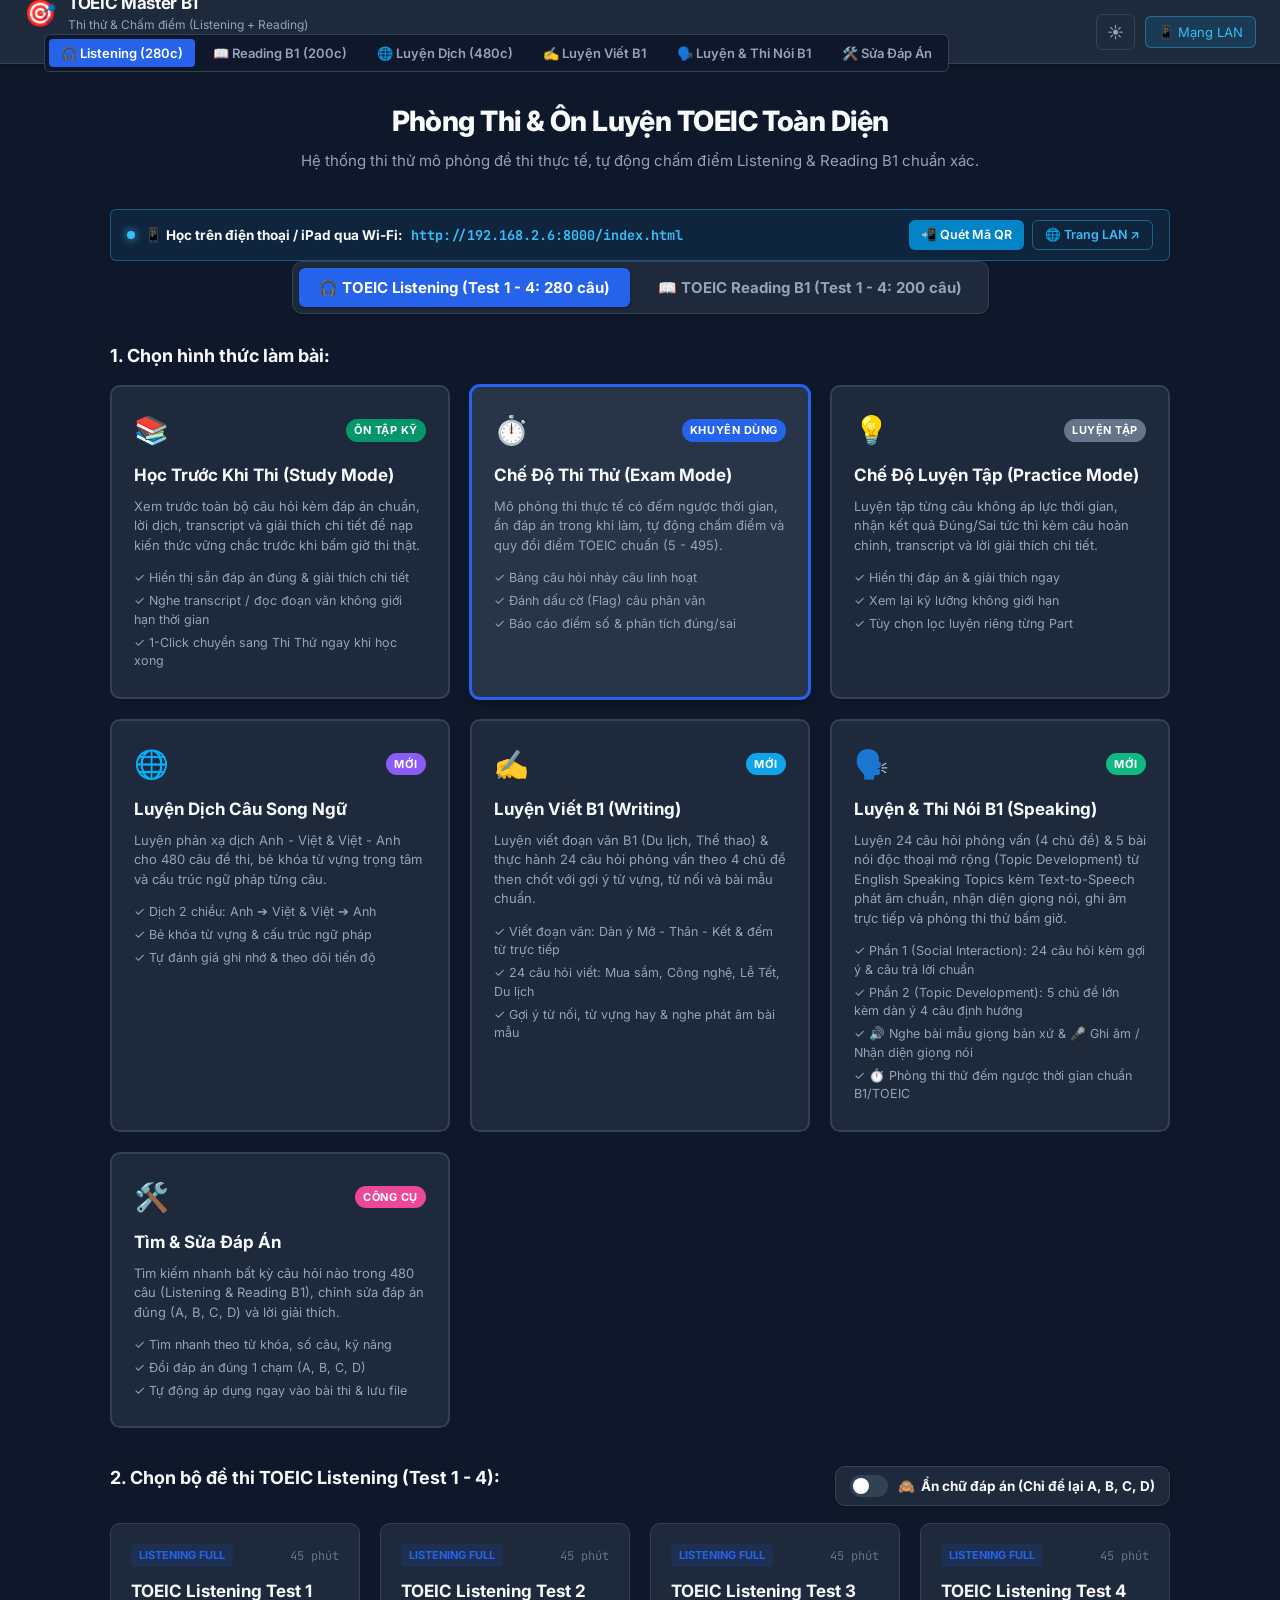
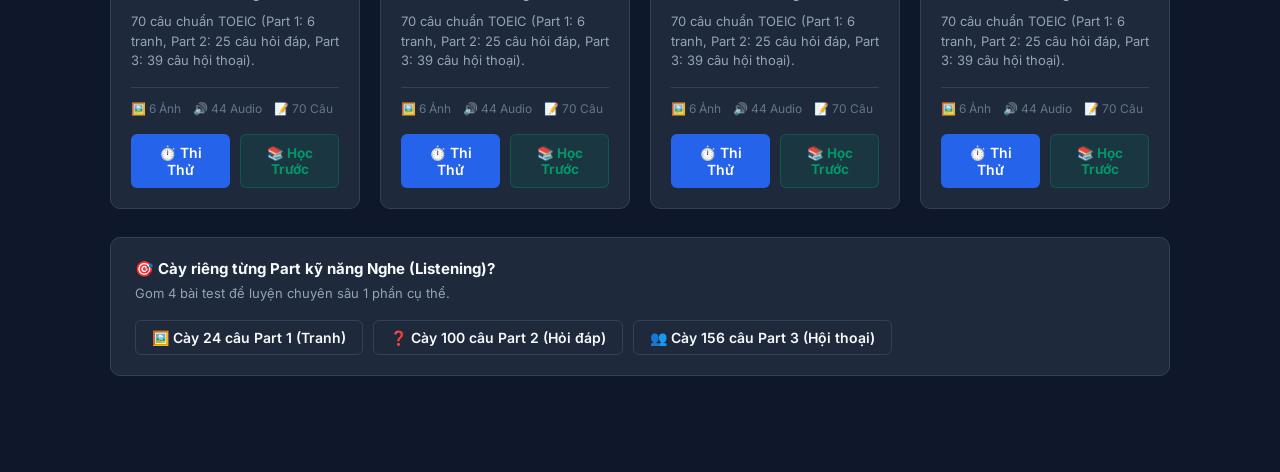
==== index.html @ 2156bfb3 "Initial commit: TOEIC Master B1 full web application" ====
<!DOCTYPE html>
<html lang="vi">
<head>
  <meta charset="UTF-8">
  <meta name="viewport" content="width=device-width, initial-scale=1.0">
  <title>TOEIC Master - Ôn Luyện Listening & Reading B1 Toàn Diện</title>
  <link rel="stylesheet" href="style.css">
  <link rel="preconnect" href="https://fonts.googleapis.com">
  <link rel="preconnect" href="https://fonts.gstatic.com" crossorigin>
  <link href="https://fonts.googleapis.com/css2?family=Inter:wght@400;500;600;700;800&family=JetBrains+Mono:wght@500;700&display=swap" rel="stylesheet">
</head>
<body class="theme-dark">
  <!-- TOP NAVBAR -->
  <header class="top-nav">
    <div class="nav-left">
      <div class="app-logo">
        <span class="logo-icon">🎯</span>
        <div class="logo-text">
          <span class="logo-title">TOEIC Master B1</span>
          <span class="logo-sub">Thi thử & Chấm điểm (Listening + Reading)</span>
        </div>
      </div>
      <div class="nav-tabs-group">
        <button class="nav-tab-btn active" id="tabNavListening">🎧 Listening (280c)</button>
        <button class="nav-tab-btn" id="tabNavReading">📖 Reading B1 (200c)</button>
        <button class="nav-tab-btn" id="tabNavTranslation">🌐 Luyện Dịch (480c)</button>
        <button class="nav-tab-btn" id="tabNavWriting">✍️ Luyện Viết B1</button>
        <button class="nav-tab-btn" id="tabNavSpeaking">🗣️ Luyện & Thi Nói B1</button>
        <button class="nav-tab-btn" id="tabNavEditor">🛠️ Sửa Đáp Án</button>
      </div>
    </div>

    <!-- Active Test Info & Timer in Exam Mode -->
    <div class="nav-center" id="navCenterInfo">
      <div class="exam-status-badge" id="examStatusBadge">
        <span class="test-label" id="currentTestDisplay">Listening Test 1</span>
        <span class="mode-tag" id="currentModeDisplay">Chế độ Thi Thử</span>
      </div>
      <div class="exam-timer-box" id="examTimerBox">
        <span class="timer-icon">⏱️</span>
        <span id="timerCountdown">45:00</span>
      </div>
    </div>

    <div class="nav-right">
      <button class="nav-btn theme-toggle" id="btnThemeToggle" title="Chuyển giao diện Sáng / Tối">
        <span id="themeIcon">☀️</span>
      </button>
      <button class="nav-btn btn-lan-modal" id="btnLanModal" title="Xem mã QR & link truy cập trên điện thoại / máy khác">
        <span>📱 Mạng LAN</span>
      </button>
      <button class="nav-btn btn-exit" id="btnExitTest" title="Chọn đề thi khác">
        <span>Đổi Đề / Kỹ Năng</span>
      </button>
      <button class="btn btn-submit-exam" id="btnTopSubmit">
        <span>Nộp Bài</span> 🚀
      </button>
    </div>
  </header>

  <!-- MAIN APP CONTAINER -->
  <main class="main-container">
    
    <!-- 1. HOME / TEST SELECTOR SCREEN -->
    <section class="screen-view active" id="screenHome">
      <div class="home-hero">
        <h2>Phòng Thi & Ôn Luyện TOEIC Toàn Diện</h2>
        <p>Hệ thống thi thử mô phỏng đề thi thực tế, tự động chấm điểm Listening & Reading B1 chuẩn xác.</p>
      </div>

      <!-- LAN Quick Banner -->
      <div class="lan-quick-banner" id="lanQuickBanner">
        <div class="lan-banner-content">
          <span class="lan-pulse-dot"></span>
          <span>📱 <strong>Học trên điện thoại / iPad qua Wi-Fi:</strong> <span class="lan-url-highlight" id="heroLanUrl">http://192.168.2.6:8000/index.html</span></span>
        </div>
        <div class="lan-banner-actions">
          <button class="btn-xs-lan" id="btnHeroOpenLanModal">📲 Quét Mã QR</button>
          <a href="lan.html" target="_blank" class="btn-xs-lan secondary">🌐 Trang LAN ↗</a>
        </div>
      </div>

      <!-- Skill Selector (Listening vs Reading) -->
      <div class="skill-selector-container">
        <div class="skill-tabs-toggle">
          <button class="skill-tab-btn active" id="skillToggleListening" data-skill="listening">
            🎧 TOEIC Listening (Test 1 - 4: 280 câu)
          </button>
          <button class="skill-tab-btn" id="skillToggleReading" data-skill="reading">
            📖 TOEIC Reading B1 (Test 1 - 4: 200 câu)
          </button>
        </div>
      </div>

      <!-- Mode selection toggle -->
      <div class="mode-selection-container">
        <h3>1. Chọn hình thức làm bài:</h3>
        <div class="mode-cards-grid">
          <div class="mode-card" data-mode="study" id="modeCardStudy">
            <div class="mode-card-header">
              <span class="mode-card-icon">📚</span>
              <div class="mode-card-badge" style="background:#059669;">Ôn tập kỹ</div>
            </div>
            <h4>Học Trước Khi Thi (Study Mode)</h4>
            <p>Xem trước toàn bộ câu hỏi kèm đáp án chuẩn, lời dịch, transcript và giải thích chi tiết để nạp kiến thức vững chắc trước khi bấm giờ thi thật.</p>
            <ul class="mode-features">
              <li>✓ Hiển thị sẵn đáp án đúng & giải thích chi tiết</li>
              <li>✓ Nghe transcript / đọc đoạn văn không giới hạn thời gian</li>
              <li>✓ 1-Click chuyển sang Thi Thử ngay khi học xong</li>
            </ul>
          </div>

          <div class="mode-card active" data-mode="exam" id="modeCardExam">
            <div class="mode-card-header">
              <span class="mode-card-icon">⏱️</span>
              <div class="mode-card-badge">Khuyên dùng</div>
            </div>
            <h4>Chế Độ Thi Thử (Exam Mode)</h4>
            <p>Mô phỏng thi thực tế có đếm ngược thời gian, ẩn đáp án trong khi làm, tự động chấm điểm và quy đổi điểm TOEIC chuẩn (5 - 495).</p>
            <ul class="mode-features">
              <li>✓ Bảng câu hỏi nhảy câu linh hoạt</li>
              <li>✓ Đánh dấu cờ (Flag) câu phân vân</li>
              <li>✓ Báo cáo điểm số & phân tích đúng/sai</li>
            </ul>
          </div>

          <div class="mode-card" data-mode="practice" id="modeCardPractice">
            <div class="mode-card-header">
              <span class="mode-card-icon">💡</span>
              <div class="mode-card-badge secondary">Luyện tập</div>
            </div>
            <h4>Chế Độ Luyện Tập (Practice Mode)</h4>
            <p>Luyện tập từng câu không áp lực thời gian, nhận kết quả Đúng/Sai tức thì kèm câu hoàn chỉnh, transcript và lời giải thích chi tiết.</p>
            <ul class="mode-features">
              <li>✓ Hiển thị đáp án & giải thích ngay</li>
              <li>✓ Xem lại kỹ lưỡng không giới hạn</li>
              <li>✓ Tùy chọn lọc luyện riêng từng Part</li>
            </ul>
          </div>

          <div class="mode-card" data-mode="translation" id="modeCardTranslation">
            <div class="mode-card-header">
              <span class="mode-card-icon">🌐</span>
              <div class="mode-card-badge" style="background:#8b5cf6;">Mới</div>
            </div>
            <h4>Luyện Dịch Câu Song Ngữ</h4>
            <p>Luyện phản xạ dịch Anh - Việt & Việt - Anh cho 480 câu đề thi, bẻ khóa từ vựng trọng tâm và cấu trúc ngữ pháp từng câu.</p>
            <ul class="mode-features">
              <li>✓ Dịch 2 chiều: Anh ➔ Việt & Việt ➔ Anh</li>
              <li>✓ Bẻ khóa từ vựng & cấu trúc ngữ pháp</li>
              <li>✓ Tự đánh giá ghi nhớ & theo dõi tiến độ</li>
            </ul>
          </div>

          <div class="mode-card" data-mode="writing" id="modeCardWriting">
            <div class="mode-card-header">
              <span class="mode-card-icon">✍️</span>
              <div class="mode-card-badge" style="background:#0ea5e9;">Mới</div>
            </div>
            <h4>Luyện Viết B1 (Writing)</h4>
            <p>Luyện viết đoạn văn B1 (Du lịch, Thể thao) & thực hành 24 câu hỏi phỏng vấn theo 4 chủ đề then chốt với gợi ý từ vựng, từ nối và bài mẫu chuẩn.</p>
            <ul class="mode-features">
              <li>✓ Viết đoạn văn: Dàn ý Mở - Thân - Kết & đếm từ trực tiếp</li>
              <li>✓ 24 câu hỏi viết: Mua sắm, Công nghệ, Lễ Tết, Du lịch</li>
              <li>✓ Gợi ý từ nối, từ vựng hay & nghe phát âm bài mẫu</li>
            </ul>
          </div>

                    <div class="mode-card" data-mode="speaking" id="modeCardSpeaking">
            <div class="mode-card-header">
              <span class="mode-card-icon">🗣️</span>
              <div class="mode-card-badge" style="background:#10b981;">Mới</div>
            </div>
            <h4>Luyện & Thi Nói B1 (Speaking)</h4>
            <p>Luyện 24 câu hỏi phỏng vấn (4 chủ đề) & 5 bài nói độc thoại mở rộng (Topic Development) từ English Speaking Topics kèm Text-to-Speech phát âm chuẩn, nhận diện giọng nói, ghi âm trực tiếp và phòng thi thử bấm giờ.</p>
            <ul class="mode-features">
              <li>✓ Phần 1 (Social Interaction): 24 câu hỏi kèm gợi ý & câu trả lời chuẩn</li>
              <li>✓ Phần 2 (Topic Development): 5 chủ đề lớn kèm dàn ý 4 câu định hướng</li>
              <li>✓ 🔊 Nghe bài mẫu giọng bản xứ & 🎤 Ghi âm / Nhận diện giọng nói</li>
              <li>✓ ⏱️ Phòng thi thử đếm ngược thời gian chuẩn B1/TOEIC</li>
            </ul>
          </div>

          <div class="mode-card" data-mode="editor" id="modeCardEditor">
            <div class="mode-card-header">
              <span class="mode-card-icon">🛠️</span>
              <div class="mode-card-badge" style="background:#ec4899;">Công cụ</div>
            </div>
            <h4>Tìm & Sửa Đáp Án</h4>
            <p>Tìm kiếm nhanh bất kỳ câu hỏi nào trong 480 câu (Listening & Reading B1), chỉnh sửa đáp án đúng (A, B, C, D) và lời giải thích.</p>
            <ul class="mode-features">
              <li>✓ Tìm nhanh theo từ khóa, số câu, kỹ năng</li>
              <li>✓ Đổi đáp án đúng 1 chạm (A, B, C, D)</li>
              <li>✓ Tự động áp dụng ngay vào bài thi & lưu file</li>
            </ul>
          </div>
        </div>
      </div>

      <!-- Test selection -->
      <div class="test-selection-container">
        <div class="test-section-header-row">
          <h3 id="testSectionTitle">2. Chọn bộ đề thi (Listening):</h3>
          
          <!-- Shuffle options toggle for Reading mode -->
          <div class="reading-shuffle-toggle-wrap" id="readingShuffleToggleWrap" style="display: none;">
            <label class="switch-control" title="Đảo ngẫu nhiên vị trí các đáp án (A, B, C, D) mỗi khi làm bài để rèn luyện tư duy thực tế, tránh nhớ máy móc vị trí">
              <input type="checkbox" id="chkReadingShuffle" checked>
              <span class="switch-slider"></span>
              <span class="switch-label">🔀 <strong>Đảo đáp án khi kiểm tra</strong></span>
            </label>
          </div>

          <!-- Hide options text toggle for Listening mode -->
          <div class="listening-hide-toggle-wrap" id="listeningHideToggleWrap" style="display: none;">
            <label class="switch-control" title="Ẩn nội dung chữ của đáp án (chỉ để lại A, B, C, D chuẩn đề thi ETS thực tế để luyện nghe)">
              <input type="checkbox" id="chkListeningHide">
              <span class="switch-slider"></span>
              <span class="switch-label">🙈 <strong>Ẩn chữ đáp án (Chỉ để lại A, B, C, D)</strong></span>
            </label>
          </div>
        </div>
        
        <!-- Tests Grid (Dynamically updated for Listening vs Reading) -->
        <div class="tests-grid" id="testsGridContainer">
          <!-- Populated by JS -->
        </div>

        <!-- Filter by Part option -->
        <div class="part-practice-banner">
          <div class="banner-content">
            <h4 id="partPracticeTitle">🎯 Bạn chỉ muốn cày riêng từng kỹ năng (Part)?</h4>
            <p id="partPracticeSub">Hệ thống hỗ trợ gom 4 Test để luyện chuyên sâu 1 phần cụ thể.</p>
          </div>
          <div class="part-buttons-group" id="partButtonsGroup">
            <!-- Populated by JS -->
          </div>
        </div>
      </div>
    </section>

    <!-- 2. EXAM / PRACTICE WORKSPACE SCREEN -->
    <section class="screen-view" id="screenExam">
      <div class="exam-workspace-layout">
        
        <!-- LEFT: QUESTION CONTENT -->
        <div class="question-workspace-panel">
          
          <!-- Study Mode Notice Banner -->
          <div class="study-mode-banner" id="studyModeBanner" style="display:none;">
            <div class="study-banner-left">
              <span class="study-banner-icon">📚</span>
              <div class="study-banner-info">
                <strong>Chế Độ Học Trước Khi Thi:</strong> Đáp án đúng & lời giải thích chi tiết đã được hiển thị để bạn ôn tập trước khi thi.
              </div>
            </div>
            <button class="btn btn-sm btn-study-to-exam" id="btnStudyToExam" title="Bắt đầu thi thử tính giờ ngay sau khi đã học xong">
              🚀 Đã học xong - Thi Thử ngay!
            </button>
          </div>

          <!-- Audio Bar (Only in Listening Mode) -->
          <div class="question-audio-bar" id="questionAudioBar">
            <div class="audio-info">
              <span class="audio-wave-anim"><span></span><span></span><span></span><span></span></span>
              <span id="currentAudioLabel">Audio Câu 1</span>
            </div>

            <div class="audio-main-player">
              <audio id="questionAudioPlayer" preload="auto"></audio>
              
              <div class="custom-audio-controls">
                <button class="player-btn" id="btnAudioRewind" title="Lùi lại 5 giây (-5s)">⏪ 5s</button>
                <button class="player-btn btn-play-pause" id="btnAudioPlayPause" title="Phát / Dừng (Phím Space)">
                  <span id="playPauseIcon">▶️</span>
                </button>
                <button class="player-btn" id="btnAudioForward" title="Tiến tới 5 giây (+5s)">5s ⏩</button>

                <div class="audio-progress-wrap">
                  <div class="audio-time" id="audioCurrentTime">00:00</div>
                  <input type="range" class="audio-seek-slider" id="audioSeekBar" value="0" min="0" max="100" step="0.1">
                  <div class="audio-time" id="audioTotalDuration">00:00</div>
                </div>

                <div class="audio-speed-selector">
                  <label>Tốc độ:</label>
                  <select id="audioSpeedSelect">
                    <option value="0.8">0.8x</option>
                    <option value="1.0" selected>1.0x</option>
                    <option value="1.2">1.2x</option>
                    <option value="1.5">1.5x</option>
                  </select>
                </div>
              </div>
            </div>
          </div>

          <!-- Question Details Box -->
          <div class="question-detail-card" id="questionCard">
            <!-- Header bar of current question -->
            <div class="q-header">
              <div class="q-title-group">
                <span class="q-number-pill" id="qNumberPill">Câu 1 / 70</span>
                <span class="q-part-pill" id="qPartPill">Part 1</span>
                <span class="q-skill-pill" id="qSkillPill">Listening</span>
                <span class="q-shuffle-pill" id="qShufflePill" style="display:none;" title="Các đáp án câu này đã được đảo ngẫu nhiên">🔀 Đã đảo đáp án</span>
              </div>
              <div class="q-tools">
                <button class="q-tool-btn" id="btnToggleShuffleInExam" style="display:none;" title="Bật/Tắt đảo thứ tự đáp án (A, B, C, D) cho bài kiểm tra này">
                  <span>🔀</span>
                  <span id="shuffleBtnText">Đảo đáp án</span>
                </button>
                <button class="q-tool-btn" id="btnToggleListeningHideInExam" style="display:none;" title="Bật/Tắt ẩn chữ đáp án (chỉ để lại A, B, C, D chuẩn đề thi ETS)">
                  <span id="listeningHideIcon">🙈</span>
                  <span id="listeningHideLabel">Ẩn chữ (Chỉ A B C D)</span>
                </button>
                <button class="q-tool-btn" id="btnFlagQuestion" title="Đánh dấu câu hỏi này để xem lại sau (Phím F)">
                  <span class="flag-icon">🚩</span>
                  <span id="flagBtnText">Đánh dấu</span>
                </button>
              </div>
            </div>

            <!-- Reading Passage Box (For Reading Part 2 & Part 3) -->
            <div class="q-passage-container" id="qPassageContainer" style="display:none;">
              <div class="passage-label">📖 Đoạn Văn Đọc Hiểu / Hội Thoại:</div>
              <div class="passage-content" id="qPassageContent"></div>
            </div>

            <!-- Part 1 Image Display (Listening) -->
            <div class="q-image-container" id="qImageContainer" style="display:none;">
              <img id="qImage" src="" alt="Hình ảnh bài thi Part 1">
            </div>

            <!-- Question Prompt Text -->
            <div class="q-prompt" id="qPrompt">
              Đang tải câu hỏi...
            </div>

            <!-- Inline Listening Hide Bar -->
            <div class="listening-hide-banner" id="listeningHideBanner" style="display:none;">
              <div class="hide-banner-info">
                <span>🎧 <strong>Chuẩn đề thi:</strong> Chữ đáp án đang ẩn (chỉ để lại A, B, C, D). Lắng nghe audio để chọn.</span>
              </div>
              <button type="button" class="btn btn-xs btn-outline" id="btnPeekListening">👁️ Hiện chữ câu này</button>
            </div>

            <!-- Multiple Choice Options -->
            <div class="q-options-container" id="qOptionsContainer">
              <!-- Dynamically populated options -->
            </div>

            <!-- Practice Mode Immediate Explanation Box -->
            <div class="q-explanation-box" id="qExplanationBox" style="display:none;">
              <div class="explanation-header">
                <span class="exp-icon">💡</span>
                <strong>Lời giải chi tiết & Transcript</strong>
              </div>
              <div class="explanation-body" id="qExplanationContent">
                <!-- Transcript and explanation -->
              </div>
            </div>
          </div>

          <!-- Question Navigation Buttons at Bottom -->
          <div class="q-bottom-nav">
            <button class="btn btn-nav" id="btnPrevQuestion">
              ⬅️ Câu trước <span class="shortcut-hint">(←)</span>
            </button>
            <div class="bottom-center-info">
              <span id="answeredCounterText">Đã làm: 0/70</span>
            </div>
            <button class="btn btn-nav" id="btnNextQuestion">
              Câu tiếp theo ➡️ <span class="shortcut-hint">(→)</span>
            </button>
          </div>

        </div>

        <!-- RIGHT: QUESTION PALETTE & SIDEBAR -->
        <aside class="palette-sidebar">
          <div class="sidebar-header">
            <h3>Danh Sách Câu Hỏi</h3>
            <div class="palette-legend">
              <span class="legend-item"><span class="dot answered"></span> Đã làm</span>
              <span class="legend-item"><span class="dot current"></span> Đang xem</span>
              <span class="legend-item"><span class="dot flagged"></span> Có cờ 🚩</span>
              <span class="legend-item"><span class="dot unanswered"></span> Chưa làm</span>
            </div>
          </div>

          <!-- Question Grid -->
          <div class="palette-grid-wrap">
            <div class="palette-part-group" id="groupPart1">
              <div class="palette-group-title" id="titleGroupPart1">Part 1</div>
              <div class="palette-buttons-grid" id="gridPart1"></div>
            </div>
            <div class="palette-part-group" id="groupPart2">
              <div class="palette-group-title" id="titleGroupPart2">Part 2</div>
              <div class="palette-buttons-grid" id="gridPart2"></div>
            </div>
            <div class="palette-part-group" id="groupPart3">
              <div class="palette-group-title" id="titleGroupPart3">Part 3</div>
              <div class="palette-buttons-grid" id="gridPart3"></div>
            </div>
          </div>

          <!-- Sidebar Bottom Actions -->
          <div class="sidebar-footer">
            <button class="btn btn-primary btn-block btn-submit-full" id="btnSubmitExam">
              🚀 Nộp Bài Thi & Chấm Điểm
            </button>
          </div>
        </aside>

      </div>
    </section>

    <!-- 3. SCORE REPORT & DETAILED REVIEW SCREEN -->
    <section class="screen-view" id="screenScore">
      <div class="score-report-card">
        
        <!-- Score Header Summary -->
        <div class="score-hero">
          <div class="score-badge-circle">
            <span class="score-big" id="scoreEstimated">420</span>
            <span class="score-scale">/ 495 Điểm</span>
          </div>
          <div class="score-hero-details">
            <h2 id="scoreTitle">Xuất Sắc! Bạn Đã Hoàn Thành Bài Thi</h2>
            <p class="score-subtitle" id="scoreSubText">Kết quả phân tích chi tiết bài thi TOEIC</p>
            <div class="score-meta-stats">
              <div class="meta-stat-item">
                <span class="stat-num" id="correctCountDisplay">58 / 70</span>
                <span class="stat-name">Số câu đúng</span>
              </div>
              <div class="meta-stat-item">
                <span class="stat-num" id="accuracyPercentage">82.9%</span>
                <span class="stat-name">Độ chính xác</span>
              </div>
              <div class="meta-stat-item">
                <span class="stat-num" id="timeSpentDisplay">38:15</span>
                <span class="stat-name">Thời gian làm bài</span>
              </div>
            </div>
          </div>
        </div>

        <!-- Breakdown by Part -->
        <div class="parts-breakdown-section">
          <h3>Phân Tích Chi Tiết Theo Từng Phần:</h3>
          <div class="breakdown-grid">
            <div class="breakdown-card" id="cardBreakdownP1">
              <div class="b-header">
                <span class="b-part" id="bPart1Label">Part 1</span>
                <span class="b-name" id="bPart1Sub">Mô tả tranh</span>
              </div>
              <div class="b-score" id="p1ScoreText">5/6 câu</div>
              <div class="b-bar"><div class="b-bar-fill" id="p1BarFill" style="width: 83%;"></div></div>
            </div>

            <div class="breakdown-card" id="cardBreakdownP2">
              <div class="b-header">
                <span class="b-part" id="bPart2Label">Part 2</span>
                <span class="b-name" id="bPart2Sub">Hỏi & Đáp</span>
              </div>
              <div class="b-score" id="p2ScoreText">21/25 câu</div>
              <div class="b-bar"><div class="b-bar-fill" id="p2BarFill" style="width: 84%;"></div></div>
            </div>

            <div class="breakdown-card" id="cardBreakdownP3">
              <div class="b-header">
                <span class="b-part" id="bPart3Label">Part 3</span>
                <span class="b-name" id="bPart3Sub">Đoạn hội thoại</span>
              </div>
              <div class="b-score" id="p3ScoreText">32/39 câu</div>
              <div class="b-bar"><div class="b-bar-fill" id="p3BarFill" style="width: 82%;"></div></div>
            </div>
          </div>
        </div>

        <!-- Review Controls & Filter -->
        <div class="review-toolbar">
          <h3>Xem Lại Bài Thi & Giải Thích Từng Câu:</h3>
          <div class="review-filter-buttons">
            <button class="filter-btn active" data-filter="all">Tất cả (<span id="cntFilterAll">70</span>)</button>
            <button class="filter-btn text-incorrect" data-filter="wrong">❌ Câu làm sai (<span id="cntFilterWrong">12</span>)</button>
            <button class="filter-btn text-correct" data-filter="right">✅ Câu làm đúng (<span id="cntFilterRight">58</span>)</button>
            <button class="filter-btn text-unanswered" data-filter="unanswered">⚪ Chưa làm (<span id="cntFilterUnanswered">0</span>)</button>
          </div>
        </div>

        <!-- Detailed Review List -->
        <div class="review-questions-list" id="reviewQuestionsList">
          <!-- Dynamically populated review cards -->
        </div>

        <!-- Action Buttons -->
        <div class="score-actions-row">
          <button class="btn btn-outline" id="btnRetakeTest">🔄 Làm Lại Đề Này</button>
          <button class="btn btn-primary" id="btnChooseAnotherTest">📚 Chọn Đề Thi Khác</button>
        </div>

      </div>
    </section>

    <!-- 4. SENTENCE TRANSLATION PRACTICE SCREEN -->
    <section class="screen-view" id="screenTranslation">
      <div class="translation-workspace-layout">
        
        <!-- LEFT: TRANSLATION MAIN PANEL -->
        <div class="translation-main-panel">
          
          <!-- Toolbar at top of translation panel -->
          <div class="trans-top-toolbar">
            <div class="trans-direction-toggle">
              <span class="trans-dir-label">Chế độ:</span>
              <button class="trans-dir-btn active" id="btnDirEnVi" data-dir="en-vi">
                🇬🇧 Anh ➔ 🇻🇳 Việt
              </button>
              <button class="trans-dir-btn" id="btnDirViEn" data-dir="vi-en">
                🇻🇳 Việt ➔ 🇬🇧 Anh (Phản xạ)
              </button>
            </div>

            <div class="trans-filter-selectors">
              <select id="transSelectSkill">
                <option value="all">Tất cả Kỹ Năng (480 câu)</option>
                <option value="listening">🎧 Listening (280 câu)</option>
                <option value="reading">📖 Reading B1 (200 câu)</option>
              </select>

              <select id="transSelectTest">
                <option value="all">Tất cả Test (1 - 4)</option>
                <option value="1">Test 1</option>
                <option value="2">Test 2</option>
                <option value="3">Test 3</option>
                <option value="4">Test 4</option>
              </select>

              <select id="transSelectPart">
                <option value="all">Tất cả Part</option>
                <option value="1">Part 1</option>
                <option value="2">Part 2</option>
                <option value="3">Part 3</option>
              </select>
            </div>
          </div>

          <!-- Translation Card -->
          <div class="translation-card" id="translationCard">
            
            <div class="trans-card-header">
              <div class="trans-info-group">
                <span class="q-number-pill" id="transNumberPill">Câu 1 / 70</span>
                <span class="q-part-pill" id="transPartPill">Part 1</span>
                <span class="trans-context-pill" id="transContextPill">Test 1</span>
              </div>
              
              <!-- Audio player in translation card (if available) -->
              <div class="trans-audio-controls">
                <button class="player-btn" id="btnTransAudioPlay">▶️ Nghe Audio</button>
                <select id="transAudioSpeed">
                  <option value="0.8">0.8x</option>
                  <option value="1.0" selected>1.0x</option>
                  <option value="1.2">1.2x</option>
                </select>
              </div>
            </div>

            <!-- Image if Part 1 -->
            <div class="trans-image-container" id="transImageContainer" style="display:none;">
              <img id="transImage" src="" alt="Hình ảnh minh họa">
            </div>

            <!-- Source Sentence Box -->
            <div class="trans-source-box">
              <div class="trans-label" id="transSourceLabel">CÂU TIẾNG ANH CẦN DỊCH:</div>
              <div class="trans-source-text" id="transSourceText">
                Loading...
              </div>
            </div>

            <!-- User translation textarea -->
            <div class="trans-user-input-box">
              <label for="transUserInput">Nhập bản dịch của bạn (hoặc nhẩm dịch rồi bấm Xem bản dịch):</label>
              <textarea id="transUserInput" rows="2" placeholder="Gõ bản dịch vào đây để luyện tay hoặc dịch nhẩm..."></textarea>
            </div>

            <!-- Hint Keywords (Toggleable) -->
            <div class="trans-hint-box" id="transHintBox" style="display:none;">
              <div class="hint-title">💡 Gợi ý từ vựng trong câu:</div>
              <div class="hint-keywords-list" id="transHintKeywords"></div>
            </div>

            <!-- Action buttons -->
            <div class="trans-card-actions">
              <button class="btn btn-outline" id="btnToggleHint">💡 Hiện Gợi Ý Từ Vựng</button>
              <button class="btn btn-primary" id="btnRevealTranslation">👁️ Xem Bản Dịch Chuẩn <span class="shortcut-hint">(Enter)</span></button>
            </div>

            <!-- Revealed Official Translation & Breakdown -->
            <div class="trans-reveal-box" id="transRevealBox" style="display:none;">
              
              <div class="trans-target-result">
                <div class="target-label" id="transTargetLabel">BẢN DỊCH CHUẨN:</div>
                <div class="target-text" id="transTargetText">...</div>
              </div>

              <!-- Key Vocabulary Section -->
              <div class="trans-vocab-section" id="transVocabSection">
                <div class="section-title">📚 Từ Vựng & Cụm Từ Trọng Điểm:</div>
                <div class="vocab-chips-grid" id="transVocabChips"></div>
              </div>

              <!-- Grammar & Technique Section -->
              <div class="trans-grammar-section" id="transGrammarSection">
                <div class="section-title">📐 Cấu Trúc & Điểm Ngữ Pháp:</div>
                <div class="grammar-content" id="transGrammarContent"></div>
              </div>

              <!-- Self Rating Buttons -->
              <div class="trans-self-rating-section">
                <div class="rating-label">Bạn đã nhớ câu này chưa? (Lưu vào sổ tay tiến độ):</div>
                <div class="rating-buttons">
                  <button class="rating-btn btn-rate-hard" data-rating="hard">🔴 Chưa thuộc (Cần ôn)</button>
                  <button class="rating-btn btn-rate-good" data-rating="good">🟡 Gần đúng</button>
                  <button class="rating-btn btn-rate-easy" data-rating="easy">🟢 Đã thuộc chuẩn xác</button>
                </div>
              </div>

            </div>

          </div>

          <!-- Bottom Navigation in Translation Mode -->
          <div class="q-bottom-nav">
            <button class="btn btn-nav" id="btnTransPrev">
              ⬅️ Câu trước <span class="shortcut-hint">(←)</span>
            </button>
            <div class="bottom-center-info">
              <span id="transProgressText">Tiến độ: 0 / 70 câu</span>
            </div>
            <button class="btn btn-nav" id="btnTransNext">
              Câu tiếp theo ➡️ <span class="shortcut-hint">(→)</span>
            </button>
          </div>

        </div>

        <!-- RIGHT: TRANSLATION PALETTE -->
        <aside class="palette-sidebar">
          <div class="sidebar-header">
            <h3>Danh Sách Câu Dịch</h3>
            <div class="palette-legend">
              <span class="legend-item"><span class="dot" style="background:#10b981;"></span> Đã thuộc</span>
              <span class="legend-item"><span class="dot" style="background:#f59e0b;"></span> Gần đúng</span>
              <span class="legend-item"><span class="dot" style="background:#ef4444;"></span> Cần ôn</span>
              <span class="legend-item"><span class="dot unanswered"></span> Chưa học</span>
            </div>
          </div>

          <div class="palette-grid-wrap">
            <div class="palette-buttons-grid" id="transPaletteGrid"></div>
          </div>

          <div class="sidebar-footer">
            <button class="btn btn-outline btn-block" id="btnResetTransProgress">
              🔄 Đặt Lại Tiến Độ Dịch
            </button>
          </div>
        </aside>

      </div>
    </section>

    <!-- 5. WRITING PRACTICE SCREEN -->
    <section class="screen-view" id="screenWriting">
      <div class="writing-workspace-layout">
        
        <!-- LEFT / MAIN WRITING WORKSPACE -->
        <div class="writing-main-panel">
          
          <!-- Sub-navigation toolbar (Paragraph vs QA) -->
          <div class="writing-top-toolbar">
            <div class="writing-subnav-tabs">
              <button class="writing-subtab-btn active" id="btnWritingSubtabParagraph">
                📝 Viết Đoạn Văn (2 Đề B1)
              </button>
              <button class="writing-subtab-btn" id="btnWritingSubtabQA">
                💬 Trả Lời Câu Hỏi (24 Q&A)
              </button>
            </div>
            
            <div class="writing-toolbar-actions">
              <span class="writing-autosave-indicator" id="writingAutosaveIndicator">💾 Đã lưu nháp</span>
              <button class="btn btn-outline btn-sm" id="btnWritingClearDraft">🗑️ Xóa bản nháp này</button>
            </div>
          </div>

          <!-- SUBVIEW 1: PARAGRAPH WRITING -->
          <div class="writing-subview active" id="viewWritingParagraph">
            
            <!-- Topic Selector Pills -->
            <div class="writing-topic-selector" id="paragraphTopicSelector">
              <!-- Dynamically populated: Topic 1 & Topic 2 -->
            </div>

            <!-- Prompt & Guide Card -->
            <div class="writing-prompt-card">
              <div class="prompt-header-row">
                <div class="prompt-badges-group">
                  <span class="writing-badge-mode">Đoạn Văn B1</span>
                  <span class="writing-badge-target" id="paragraphTargetBadge">Mục tiêu: 60 - 80 từ</span>
                </div>
                <div class="prompt-tools">
                  <button class="btn btn-sm btn-outline" id="btnSpeakSampleParaPrompt">🔊 Nghe Đề Bài</button>
                </div>
              </div>

              <h2 class="writing-prompt-title" id="paragraphPromptTitle">Advantages of Travelling</h2>
              <p class="writing-prompt-vi" id="paragraphPromptVi">Viết một đoạn văn về những lợi ích của việc đi du lịch</p>

              <!-- Collapsible Outline / Structure Box -->
              <div class="writing-structure-box">
                <div class="structure-header" id="btnToggleStructure">
                  <span class="structure-title">📐 Dàn Ý Chuẩn B1 (Mở Bài - Thân Bài - Kết Bài)</span>
                  <span class="structure-toggle-icon" id="structureToggleIcon">▼</span>
                </div>
                <div class="structure-body" id="structureBodyContent">
                  <div class="structure-item">
                    <span class="structure-tag opening">Mở bài (Opening)</span>
                    <span class="structure-desc" id="outlineOpeningText">Nêu chủ đề hoặc giới thiệu tổng quan</span>
                  </div>
                  <div class="structure-item">
                    <span class="structure-tag body">Thân bài (Body)</span>
                    <span class="structure-desc" id="outlineBodyText">Đưa ra 2-3 luận điểm dẫn chứng kèm giải thích ngắn gọn</span>
                  </div>
                  <div class="structure-item">
                    <span class="structure-tag conclusion">Kết bài (Conclusion)</span>
                    <span class="structure-desc" id="outlineConclusionText">Tóm tắt lại ý chính hoặc nêu cảm nghĩ, lời khuyên</span>
                  </div>
                </div>
              </div>

              <!-- Helpers: Connectors & Vocabulary -->
              <div class="writing-helpers-grid">
                <div class="helper-card">
                  <div class="helper-card-title">🔗 Từ Nối Gợi Ý (Click để chèn vào bài):</div>
                  <div class="helper-chips-container" id="paragraphConnectorsList"></div>
                </div>
                <div class="helper-card">
                  <div class="helper-card-title">💡 Từ Vựng Hay Theo Chủ Đề:</div>
                  <div class="helper-chips-container" id="paragraphVocabList"></div>
                </div>
              </div>
            </div>

            <!-- Writing Editor Card -->
            <div class="writing-editor-card">
              <div class="editor-header-bar">
                <label for="paragraphTextarea" class="editor-label">✍️ Khung Viết Bài Của Bạn (Tiếng Anh):</label>
                <div class="editor-live-stats">
                  <span class="stat-badge" id="paraWordCountBadge"><strong>0</strong> / 80 từ</span>
                  <span class="stat-badge secondary" id="paraCharCountBadge">0 ký tự</span>
                  <span class="stat-status-badge" id="paraStatusBadge">Chưa đủ từ</span>
                </div>
              </div>

              <textarea id="paragraphTextarea" class="writing-textarea" rows="8" placeholder="Start typing your English paragraph here... Hệ thống tự động đếm từ và lưu lại văn bản của bạn."></textarea>

              <div class="editor-action-buttons">
                <button class="btn btn-outline" id="btnSpeakUserParagraph">🔊 Đọc Bài Của Bạn</button>
                <button class="btn btn-primary" id="btnRevealParagraphSample">👁️ Xem Bài Mẫu Chuẩn & So Sánh Từ Vựng</button>
              </div>
            </div>

            <!-- Revealed Sample Model Answer & Comparison -->
            <div class="writing-sample-reveal" id="paragraphSampleReveal" style="display:none;">
              <div class="sample-top-bar">
                <div class="sample-title-group">
                  <span class="sample-star-icon">🌟</span>
                  <h4>BÀI MẪU B1 ĐẠT ĐIỂM CAO</h4>
                  <span class="sample-word-pill" id="sampleParaWordCountPill">68 từ</span>
                </div>
                <button class="btn btn-outline btn-sm" id="btnSpeakSampleParagraph">🔊 Nghe Bài Mẫu Chuẩn</button>
              </div>

              <!-- English Sample with highlighting -->
              <div class="sample-text-en-box" id="sampleParaEnBox"></div>
              <!-- Vietnamese Translation -->
              <div class="sample-text-vi-box" id="sampleParaViBox"></div>

              <!-- Vocabulary Breakdown -->
              <div class="sample-vocab-breakdown">
                <div class="breakdown-title">📚 Phân Tích Từ Vựng & Cụm Từ Trọng Điểm:</div>
                <div class="vocab-chips-grid" id="sampleParaVocabGrid"></div>
              </div>

              <!-- Student Progress / Comparison Feedback -->
              <div class="student-comparison-feedback" id="paragraphComparisonBox"></div>
            </div>

          </div>

          <!-- SUBVIEW 2: TOPIC Q&A WRITING -->
          <div class="writing-subview" id="viewWritingQA" style="display:none;">
            
            <!-- Category Tabs: Shopping / Tech / Holidays / Travel -->
            <div class="qa-category-nav" id="qaCategoryNav">
              <!-- Populated dynamically -->
            </div>

            <!-- Question Card -->
            <div class="qa-question-card">
              <div class="qa-card-top">
                <div class="qa-meta-group">
                  <span class="q-number-pill" id="qaNumberPill">Câu 1 / 24</span>
                  <span class="qa-theme-pill" id="qaThemePill">Shopping</span>
                  <span class="qa-status-pill" id="qaStatusPill">Chưa làm</span>
                </div>
                <button class="btn btn-sm btn-outline" id="btnSpeakQAQuestion">🔊 Nghe Câu Hỏi</button>
              </div>

              <!-- Question Content -->
              <div class="qa-question-prompt">
                <div class="qa-prompt-en" id="qaPromptEn">Do you like shopping online? Why (not)?</div>
                <div class="qa-prompt-vi" id="qaPromptVi">Bạn có thích mua sắm trực tuyến không? Tại sao (không)?</div>
              </div>

              <!-- Hints: Starters & Keywords -->
              <div class="qa-hints-wrapper">
                <div class="qa-starter-box">
                  <span class="hint-title-tag">💡 Mẫu câu mở đầu (Click để chèn vào câu trả lời):</span>
                  <div class="starter-chips-list" id="qaStarterChipsList"></div>
                </div>
                <div class="qa-keyword-box">
                  <span class="hint-title-tag">🔑 Từ khóa trọng tâm:</span>
                  <div class="keyword-chips-list" id="qaKeywordChipsList"></div>
                </div>
              </div>

              <!-- User Answer Box -->
              <div class="qa-user-editor">
                <div class="editor-header-bar">
                  <label for="qaAnswerTextarea" class="editor-label">✍️ Câu Trả Lời Của Bạn (Tiếng Anh):</label>
                  <span class="stat-badge" id="qaWordCountBadge"><strong>0</strong> từ</span>
                </div>
                <textarea id="qaAnswerTextarea" class="writing-textarea qa-textarea" rows="3" placeholder="Nhập câu trả lời bằng tiếng Anh của bạn tại đây..."></textarea>
              </div>

              <!-- QA Actions -->
              <div class="editor-action-buttons">
                <button class="btn btn-outline" id="btnSpeakUserQA">🔊 Đọc Câu Của Bạn</button>
                <button class="btn btn-primary" id="btnRevealQASample">👁️ Xem Câu Trả Lời Mẫu Chuẩn</button>
              </div>

              <!-- Revealed Model QA -->
              <div class="qa-sample-reveal" id="qaSampleReveal" style="display:none;">
                <div class="sample-top-bar">
                  <div class="sample-title-group">
                    <span class="sample-star-icon">🌟</span>
                    <h4>CÂU TRẢ LỜI MẪU CHUẨN:</h4>
                  </div>
                  <button class="btn btn-outline btn-sm" id="btnSpeakQASample">🔊 Nghe Phát Âm Mẫu</button>
                </div>

                <div class="qa-sample-en-box" id="qaSampleEnBox"></div>
                <div class="qa-sample-vi-box" id="qaSampleViBox"></div>

                <div class="qa-comparison-box" id="qaComparisonBox"></div>
              </div>

              <!-- Bottom Nav Buttons -->
              <div class="q-bottom-nav" style="margin-top:24px;">
                <button class="btn btn-nav" id="btnQAPrev">⬅️ Câu trước</button>
                <div class="bottom-center-info">
                  <span id="qaProgressSummary">Tiến độ: 0 / 24 câu đã viết</span>
                </div>
                <button class="btn btn-nav" id="btnQANext">Câu tiếp theo ➡️</button>
              </div>

            </div>

          </div>

        </div>

        <!-- RIGHT SIDEBAR: WRITING PALETTE / QUESTION JUMPER -->
        <aside class="palette-sidebar" id="writingPaletteSidebar">
          <div class="sidebar-header">
            <h3 id="writingPaletteTitle">Danh Sách Câu Hỏi</h3>
            <div class="palette-legend">
              <span class="legend-item"><span class="dot" style="background:#10b981;"></span> Đã viết</span>
              <span class="legend-item"><span class="dot unanswered"></span> Chưa viết</span>
            </div>
          </div>

          <div class="palette-grid-wrap">
            <div class="palette-buttons-grid" id="writingPaletteGrid"></div>
          </div>

          <div class="sidebar-footer">
            <button class="btn btn-outline btn-block" id="btnResetAllWritingDrafts">
              🔄 Đặt Lại Tất Cả Bài Viết
            </button>
          </div>
        </aside>

      </div>
    </section>

    
    <!-- 6. SPEAKING PRACTICE & EXAM SCREEN -->
    <section class="screen-view" id="screenSpeaking">
      <div class="speaking-workspace-layout">
        
        <!-- MAIN SPEAKING WORKSPACE -->
        <div class="speaking-main-panel">
          
          <!-- Sub-navigation toolbar -->
          <div class="speaking-top-toolbar">
            <div class="speaking-subnav-tabs">
              <button class="speaking-subtab-btn active" id="btnSpeakingSubtabStudy">
                📚 Học Bài Mẫu (Study Mode)
              </button>
              <button class="speaking-subtab-btn" id="btnSpeakingSubtabPart1">
                💬 Phần 1: Tương Tác Xã Hội (24 Q&A)
              </button>
              <button class="speaking-subtab-btn" id="btnSpeakingSubtabPart2">
                🎙️ Phần 2: Phát Triển Chủ Đề (5 Đề Lớn)
              </button>
              <button class="speaking-subtab-btn" id="btnSpeakingSubtabExam">
                ⏱️ Phần 3: Phòng Thi Thử Nói
              </button>
            </div>
            
            <div class="speaking-toolbar-actions">
              <span class="speaking-status-badge" id="speakingStatusBadge">🎙️ Sẵn sàng học nói</span>
              <button class="btn btn-outline btn-sm" id="btnSpeakingStopAllAudio" title="Dừng âm thanh">⏹️ Dừng phát âm</button>
            </div>
          </div>

          <!-- SUBVIEW 0: SPEAKING STUDY MODE (HỌC BÀI MẪU & TỪ VỰNG) -->
          <div class="speaking-subview active" id="viewSpeakingStudy">
            <div class="speaking-study-banner">
              <div class="study-banner-main">
                <h3>📚 Học & Ghi Nhớ Bài Mẫu Thi Nói B1 (29 Chủ Đề)</h3>
                <p>Xem trước toàn bộ 24 câu hỏi phỏng vấn Part 1 và 5 bài nói độc thoại Part 2 kèm câu trả lời mẫu chuẩn, dịch nghĩa tiếng Việt, từ vựng ăn điểm và phát âm giọng bản xứ.</p>
              </div>
            </div>

            <!-- Topic Filter Pills & Controls -->
            <div class="speaking-study-toolbar">
              <div class="study-filter-pills" id="speakingStudyFilterPills">
                <button type="button" class="study-pill active" data-filter="all">Tất cả (29 bài)</button>
                <button type="button" class="study-pill" data-filter="tech">💻 Công nghệ (6c)</button>
                <button type="button" class="study-pill" data-filter="holiday">🎉 Lễ Tết (6c)</button>
                <button type="button" class="study-pill" data-filter="travel">✈️ Du lịch (6c)</button>
                <button type="button" class="study-pill" data-filter="shopping">🛍️ Mua sắm (6c)</button>
                <button type="button" class="study-pill" data-filter="part2">🎙️ 5 Đề Độc Thoại P2</button>
              </div>

              <div class="study-tools-row">
                <div class="study-search-wrap">
                  <span class="search-icon">🔍</span>
                  <input type="text" id="speakingStudySearchInput" placeholder="Tìm câu hỏi, bài mẫu, từ vựng...">
                  <button type="button" class="btn-clear-study-search" id="btnClearStudySearch" style="display:none;">✕</button>
                </div>
                
                <div class="study-controls-group">
                  <div class="study-speed-wrap">
                    <label>🔊 Tốc độ:</label>
                    <select id="speakingStudySpeedSelect">
                      <option value="0.8">0.8x (Chậm)</option>
                      <option value="0.95" selected>1.0x (Chuẩn)</option>
                      <option value="1.2">1.2x (Nhanh)</option>
                    </select>
                  </div>
                  <button type="button" class="btn btn-outline btn-sm" id="btnToggleStudyViTranslation">
                    👁️ Ẩn/Hiện Lời Dịch
                  </button>
                </div>
              </div>
            </div>

            <!-- Cards List Container -->
            <div class="speaking-study-grid" id="speakingStudyCardsContainer">
              <!-- Populated by JS -->
            </div>
          </div>

          <!-- SUBVIEW 1: PART 1 SOCIAL INTERACTION -->
          <div class="speaking-subview" id="viewSpeakingPart1" style="display:none;">
            <!-- Topic Pills Selector -->
            <div class="speaking-topic-selector" id="speakingP1TopicSelector">
              <!-- Dynamically populated: Tech, Holiday, Travel, Shopping -->
            </div>

            <!-- Question Card -->
            <div class="speaking-card" id="speakingP1Card">
              <div class="speaking-card-header">
                <div class="speaking-header-left">
                  <span class="speaking-badge-topic" id="speakingP1TopicBadge">💻 Technology</span>
                  <span class="speaking-badge-qnum" id="speakingP1QNumBadge">Câu 1 / 6</span>
                </div>
                <div class="speaking-header-right">
                  <button class="btn btn-sm btn-outline" id="btnP1ListenQuestion" title="Nghe câu hỏi">🔊 Nghe Câu Hỏi</button>
                </div>
              </div>

              <!-- Question Prompt Text -->
              <div class="speaking-prompt-box">
                <h3 class="speaking-question-text" id="speakingP1QuestionText">What technological device do you use every day?</h3>
                <div class="speaking-question-vi" id="speakingP1QuestionVi">Bạn sử dụng thiết bị công nghệ nào hàng ngày?</div>
              </div>

              <!-- Live Voice Recording Zone -->
              <div class="speaking-record-zone">
                <div class="speaking-mic-controls">
                  <button class="speaking-record-btn" id="btnP1RecordToggle">
                    <span class="mic-icon">🎤</span>
                    <span class="mic-text" id="p1RecordBtnText">Bắt Đầu Nói</span>
                  </button>
                  <div class="speaking-record-timer" id="p1RecordTimer" style="display:none;">
                    <span class="recording-pulse"></span>
                    <span class="timer-text" id="p1RecordTimerText">00:00</span>
                  </div>
                </div>

                <!-- Speech to text transcript area -->
                <div class="speaking-transcript-box">
                  <div class="transcript-header">
                    <span class="transcript-title">📝 Lời bạn nói (Nhận diện giọng nói):</span>
                    <span class="transcript-wordcount" id="p1TranscriptWordCount">0 từ</span>
                  </div>
                  <div class="speaking-transcript-text" id="p1TranscriptText">Nhấn nút "Bắt Đầu Nói" và trả lời câu hỏi bằng tiếng Anh...</div>
                  <div class="speaking-user-audio-wrap" id="p1UserAudioWrap" style="display:none;">
                    <span class="audio-label">🎧 Nghe lại giọng bạn vừa thu:</span>
                    <audio id="p1UserAudioPlayer" controls></audio>
                  </div>
                </div>
              </div>

              <!-- Model Answer Accordion (Toggle) -->
              <div class="speaking-model-toggle-wrap">
                <button class="btn btn-primary-light" id="btnToggleP1Sample">
                  👁️ Hiện Câu Trả Lời Mẫu & Lời Dịch
                </button>
              </div>

              <div class="speaking-sample-box" id="p1SampleBox" style="display:none;">
                <div class="sample-box-header">
                  <span class="sample-label">✅ Câu Trả Lời Mẫu Chuẩn:</span>
                  <button class="btn btn-sm btn-success" id="btnP1ListenSample">🔊 Nghe Bài Mẫu</button>
                </div>
                <div class="sample-en-text" id="p1SampleEn">"I use my smartphone every day."</div>
                <div class="sample-vi-text" id="p1SampleVi">Tôi sử dụng điện thoại thông minh của mình hàng ngày.</div>

                <div class="speaking-helpers-grid">
                  <div class="helper-col">
                    <div class="helper-title">📚 Từ vựng trọng tâm:</div>
                    <ul class="speaking-vocab-list" id="p1VocabList"></ul>
                  </div>
                  <div class="helper-col">
                    <div class="helper-title">✨ Mẫu câu mở rộng:</div>
                    <ul class="speaking-template-list" id="p1TemplateList"></ul>
                  </div>
                </div>
              </div>

              <!-- P1 Pagination Footer -->
              <div class="speaking-card-footer">
                <button class="btn btn-outline" id="btnP1PrevQ">⬅️ Câu trước</button>
                <div class="speaking-q-pills" id="p1QPillsContainer"></div>
                <button class="btn btn-primary" id="btnP1NextQ">Câu tiếp ➡️</button>
              </div>
            </div>
          </div>

          <!-- SUBVIEW 2: PART 2 TOPIC DEVELOPMENT -->
          <div class="speaking-subview" id="viewSpeakingPart2" style="display:none;">
            <!-- Topic Pills Selector -->
            <div class="speaking-topic-selector" id="speakingP2TopicSelector">
              <!-- Dynamically populated: 5 topics -->
            </div>

            <!-- Topic Detail Card -->
            <div class="speaking-card" id="speakingP2Card">
              <div class="speaking-card-header">
                <div class="speaking-header-left">
                  <span class="speaking-badge-topic" id="speakingP2TopicBadge">👩‍👧 Chủ đề 4</span>
                  <span class="speaking-badge-qnum" id="speakingP2TimeBadge">⏱️ Nói: 1.5 - 2 phút</span>
                </div>
                <div class="speaking-header-right">
                  <button class="btn btn-sm btn-outline" id="btnP2ListenTopic" title="Nghe đề bài">🔊 Nghe Đề Bài</button>
                </div>
              </div>

              <!-- Prompt Title -->
              <div class="speaking-prompt-box">
                <h3 class="speaking-question-text" id="speakingP2TitleEn">Describe a person who has a great influence on you</h3>
                <div class="speaking-question-vi" id="speakingP2TitleVi">Mô tả một người có ảnh hưởng lớn đến bạn</div>
              </div>

              <!-- Cues Breakdown Cards -->
              <div class="speaking-cues-section">
                <div class="cues-section-title">🎯 Dàn ý 4 câu hỏi định hướng (Cues):</div>
                <div class="cues-grid" id="p2CuesGrid"></div>
              </div>

              <!-- Live Voice Recording Zone -->
              <div class="speaking-record-zone">
                <div class="speaking-mic-controls">
                  <button class="speaking-record-btn" id="btnP2RecordToggle">
                    <span class="mic-icon">🎤</span>
                    <span class="mic-text" id="p2RecordBtnText">Bắt Đầu Nói Độc Thoại</span>
                  </button>
                  <div class="speaking-record-timer" id="p2RecordTimer" style="display:none;">
                    <span class="recording-pulse"></span>
                    <span class="timer-text" id="p2RecordTimerText">00:00</span>
                  </div>
                </div>

                <div class="speaking-transcript-box">
                  <div class="transcript-header">
                    <span class="transcript-title">📝 Lời bạn nói (Nhận diện giọng nói):</span>
                    <span class="transcript-wordcount" id="p2TranscriptWordCount">0 từ</span>
                  </div>
                  <div class="speaking-transcript-text" id="p2TranscriptText">Nhấn nút "Bắt Đầu Nói Độc Thoại" để luyện nói bài thuyết trình...</div>
                  <div class="speaking-user-audio-wrap" id="p2UserAudioWrap" style="display:none;">
                    <span class="audio-label">🎧 Nghe lại bài nói của bạn:</span>
                    <audio id="p2UserAudioPlayer" controls></audio>
                  </div>
                </div>
              </div>

              <!-- Full Speech Model Toggle -->
              <div class="speaking-model-toggle-wrap">
                <button class="btn btn-primary-light" id="btnToggleP2Sample">
                  👁️ Xem Bài Nói Mẫu Hoàn Chỉnh (Full Speech) & Dịch Nghĩa
                </button>
              </div>

              <div class="speaking-sample-box" id="p2SampleBox" style="display:none;">
                <div class="sample-box-header">
                  <span class="sample-label">🗣️ Bài Nói Mẫu Hoàn Chỉnh:</span>
                  <button class="btn btn-sm btn-success" id="btnP2ListenFullSpeech">🔊 Nghe Bài Mẫu Giọng Chuẩn</button>
                </div>
                <div class="sample-en-text" id="p2SpeechEn" style="white-space: pre-wrap; line-height:1.7;"></div>
                <div class="sample-vi-text" id="p2SpeechVi" style="white-space: pre-wrap; line-height:1.6;"></div>

                <div class="speaking-helpers-grid">
                  <div class="helper-col">
                    <div class="helper-title">📚 Từ vựng ăn điểm:</div>
                    <ul class="speaking-vocab-list" id="p2VocabList"></ul>
                  </div>
                  <div class="helper-col">
                    <div class="helper-title">✨ Cụm từ nối mạch lạc:</div>
                    <ul class="speaking-template-list" id="p2TransitionList"></ul>
                  </div>
                </div>
              </div>

              <!-- P2 Footer Navigation -->
              <div class="speaking-card-footer">
                <button class="btn btn-outline" id="btnP2PrevTopic">⬅️ Chủ đề trước</button>
                <span class="speaking-nav-info" id="p2NavInfo">Chủ đề 1 / 5</span>
                <button class="btn btn-primary" id="btnP2NextTopic">Chủ đề tiếp ➡️</button>
              </div>
            </div>
          </div>

          <!-- SUBVIEW 3: PART 3 SIMULATED SPEAKING EXAM -->
          <div class="speaking-subview" id="viewSpeakingExam" style="display:none;">
            <!-- EXAM SETUP CARD -->
            <div class="speaking-exam-setup" id="speakingExamSetup">
              <div class="exam-setup-header">
                <h3>⏱️ Phòng Thi Thử Nói B1 / TOEIC Speaking</h3>
                <p>Mô phỏng trải nghiệm thi thật với đồng hồ đếm ngược thời gian chuẩn và tự động ghi âm bài nói.</p>
              </div>

              <div class="exam-types-grid">
                <div class="exam-type-card active" data-exam-type="p1" id="examTypeP1">
                  <div class="exam-type-icon">💬</div>
                  <h4>Thi Phần 1: Tương Tác Xã Hội</h4>
                  <p>3 câu hỏi phỏng vấn ngẫu nhiên</p>
                  <div class="exam-type-meta">⏱️ 30s chuẩn bị + 45s nói / câu</div>
                </div>
                <div class="exam-type-card" data-exam-type="p2" id="examTypeP2">
                  <div class="exam-type-icon">🎙️</div>
                  <h4>Thi Phần 2: Phát Triển Chủ Đề</h4>
                  <p>1 chủ đề mô tả ngẫu nhiên kèm 4 cues</p>
                  <div class="exam-type-meta">⏱️ 1 phút chuẩn bị + 2 phút nói</div>
                </div>
                <div class="exam-type-card" data-exam-type="full" id="examTypeFull">
                  <div class="exam-type-icon">🏆</div>
                  <h4>Thi Toàn Diện (Full Test)</h4>
                  <p>3 câu Part 1 + 1 chủ đề Part 2</p>
                  <div class="exam-type-meta">⏱️ Đầy đủ 2 phần thi như thi thật</div>
                </div>
              </div>

              <div class="exam-start-actions">
                <button class="btn btn-primary btn-lg" id="btnStartSpeakingExam">🚀 Bắt Đầu Làm Bài Thi Nói</button>
              </div>
            </div>

            <!-- EXAM IN-PROGRESS INTERFACE -->
            <div class="speaking-exam-active" id="speakingExamActive" style="display:none;">
              <div class="exam-active-header">
                <div class="exam-progress-info">
                  <span class="exam-step-badge" id="examStepBadge">Câu 1 / 3 (Phần 1)</span>
                  <span class="exam-phase-badge prep" id="examPhaseBadge">⏳ Thời gian chuẩn bị</span>
                </div>
                <button class="btn btn-outline btn-sm" id="btnQuitSpeakingExam">Thoát thi</button>
              </div>

              <!-- Huge Exam Timer Clock -->
              <div class="exam-clock-container">
                <div class="exam-clock-ring" id="examClockRing">
                  <div class="exam-clock-number" id="examClockNumber">30</div>
                  <div class="exam-clock-label" id="examClockLabel">giây chuẩn bị</div>
                </div>
              </div>

              <!-- Question / Topic Content Box -->
              <div class="exam-question-display">
                <h3 class="exam-q-text" id="examQText">Question will appear here...</h3>
                <div class="exam-q-cues" id="examQCues" style="display:none;"></div>
              </div>

              <!-- Exam Voice Recording Box -->
              <div class="exam-recording-box">
                <div class="exam-rec-status" id="examRecStatus">
                  <span class="recording-pulse" id="examRecPulse" style="display:none;"></span>
                  <span id="examRecStatusText">Micro sẽ tự động bật khi hết thời gian chuẩn bị</span>
                </div>
                <div class="exam-transcript-preview" id="examTranscriptPreview"></div>
              </div>

              <!-- Control Footer -->
              <div class="exam-active-footer">
                <button class="btn btn-secondary" id="btnSkipExamPrep">Bỏ qua chuẩn bị & Nói ngay ⏩</button>
                <button class="btn btn-primary" id="btnNextExamItem">Hoàn thành câu này ➡️</button>
              </div>
            </div>

            <!-- EXAM REVIEW / RESULT INTERFACE -->
            <div class="speaking-exam-result" id="speakingExamResult" style="display:none;">
              <div class="exam-result-card">
                <div class="exam-result-icon">🎉</div>
                <h3>Hoàn Thành Bài Thi Thử Nói!</h3>
                <p>Dưới đây là phần ghi âm và nội dung nhận diện giọng nói cho từng câu bạn đã trả lời:</p>

                <div class="exam-answers-review-list" id="examReviewList"></div>

                <div class="exam-result-actions">
                  <button class="btn btn-primary" id="btnRetakeSpeakingExam">🔄 Thi Thử Lại</button>
                  <button class="btn btn-outline" id="btnBackToSpeakingPractice">Quay Về Luyện Tập</button>
                </div>
              </div>
            </div>

          </div>

        </div>

      </div>
    </section>

    <!-- 6. QUESTION SEARCH & ANSWER EDITOR SCREEN -->
    <section class="screen-view" id="screenEditor">
      <div class="editor-workspace-layout">
        <div class="editor-main-panel">
          
          <!-- Top Hero & Search Controls -->
          <div class="editor-top-controls">
            <div class="editor-hero-header">
              <div class="editor-hero-text">
                <h2>🛠️ Tìm Kiếm & Chỉnh Sửa Đáp Án Câu Hỏi</h2>
                <p>Tìm kiếm bất kỳ câu hỏi nào trong hệ thống, cập nhật đáp án đúng (A, B, C, D) hoặc chỉnh sửa lời giải thích. Đáp án mới sẽ lập tức được áp dụng vào toàn bộ bài thi thử và chế độ luyện tập.</p>
              </div>
              <div class="editor-global-actions">
                <button class="btn btn-outline btn-sm" id="btnExportCustomData" title="Tải file dữ liệu toeic_app_data.js đã cập nhật về máy">
                  📥 Xuất File Dữ Liệu
                </button>
                <button class="btn btn-outline btn-sm btn-danger-text" id="btnResetAllOverrides" title="Khôi phục toàn bộ câu hỏi về đáp án ban đầu">
                  🔄 Khôi Phục Gốc
                </button>
              </div>
            </div>

            <!-- Search & Filters Toolbar -->
            <div class="editor-search-bar-row">
              <div class="editor-search-input-wrap">
                <span class="search-input-icon">🔍</span>
                <input type="text" id="editorSearchInput" placeholder="Nhập từ khóa tìm kiếm (VD: fireplace, bicycles, expect, shopping...) hoặc số câu...">
                <button class="btn-clear-search" id="btnClearEditorSearch" title="Xóa từ khóa">✕</button>
              </div>

              <div class="editor-filter-selects">
                <select id="editorFilterSkill">
                  <option value="all">Tất cả Kỹ Năng (480 câu)</option>
                  <option value="listening">🎧 Listening (280 câu)</option>
                  <option value="reading">📖 Reading B1 (200 câu)</option>
                </select>

                <select id="editorFilterTest">
                  <option value="all">Tất cả Test (1 - 4)</option>
                  <option value="1">Test 1</option>
                  <option value="2">Test 2</option>
                  <option value="3">Test 3</option>
                  <option value="4">Test 4</option>
                </select>

                <select id="editorFilterPart">
                  <option value="all">Tất cả Part</option>
                  <option value="1">Part 1</option>
                  <option value="2">Part 2</option>
                  <option value="3">Part 3</option>
                </select>

                <select id="editorFilterEdited">
                  <option value="all">Tất cả câu</option>
                  <option value="edited">Chỉ câu đã sửa</option>
                </select>
              </div>
            </div>

            <!-- Stats Bar -->
            <div class="editor-stats-bar">
              <span id="editorResultsCount">Đang tìm thấy <strong>0</strong> câu hỏi</span>
              <span class="editor-edited-badge" id="editorEditedCountBadge">0 câu đã chỉnh sửa</span>
            </div>
          </div>

          <!-- Questions Cards List Container -->
          <div class="editor-questions-grid" id="editorQuestionsContainer">
            <!-- Dynamically populated by JS -->
          </div>

          <!-- Pagination / Load more -->
          <div class="editor-pagination-bar" id="editorPaginationBar">
            <button class="btn btn-outline" id="btnEditorLoadMore">Xem thêm câu hỏi...</button>
          </div>

        </div>
      </div>
    </section>

  </main>

  <!-- PRE-TEST SETUP MODAL (BẬT / TẮT ĐẢO ĐÁP ÁN & CHỌN CHẾ ĐỘ TRƯỚC KHI LÀM BÀI) -->
  <div class="modal-overlay" id="preTestModal">
    <div class="modal-content pretest-modal-content">
      <div class="modal-icon" id="preTestIcon">📖</div>
      <h3 id="preTestTitle">TOEIC Reading Test 1</h3>
      <p id="preTestDesc">Chuẩn bị làm bài kiểm tra 50 câu đọc hiểu B1 (45 phút).</p>

      <div class="pretest-config-box">
        <!-- Chế độ làm bài -->
        <div class="pretest-config-row">
          <label class="pretest-config-label">Chế độ làm bài:</label>
          <div class="pretest-mode-toggle">
            <button type="button" class="pretest-mode-btn" id="preTestModeStudy" data-mode="study">
              📚 Học Trước (Xem đáp án & giải thích)
            </button>
            <button type="button" class="pretest-mode-btn active" id="preTestModeExam" data-mode="exam">
              ⏱️ Thi Thử (Tính giờ 45m)
            </button>
            <button type="button" class="pretest-mode-btn" id="preTestModePractice" data-mode="practice">
              💡 Luyện Tập (Tự làm & xem kết quả)
            </button>
          </div>
        </div>

        <!-- Tùy chọn đảo đáp án (A, B, C, D) cho Reading -->
        <div class="pretest-config-row" id="preTestShuffleRow">
          <label class="switch-control pretest-switch" title="Đảo ngẫu nhiên vị trí các đáp án (A, B, C, D) mỗi khi làm bài để tránh học vẹt">
            <input type="checkbox" id="chkPreTestShuffle" checked>
            <span class="switch-slider"></span>
            <div class="switch-label-col">
              <span class="switch-label-main">🔀 <strong>Đảo ngẫu nhiên đáp án (A, B, C, D)</strong></span>
              <span class="switch-label-sub">Chống nhớ vẹt vị trí đáp án, rèn luyện tư duy thực tế</span>
            </div>
          </label>
        </div>

        <!-- Tùy chọn ẩn chữ đáp án cho Listening -->
        <div class="pretest-config-row" id="preTestListeningHideRow" style="display: none;">
          <label class="switch-control pretest-switch" title="Ẩn nội dung chữ của đáp án, chỉ để lại A, B, C, D chuẩn đề thi ETS thực tế">
            <input type="checkbox" id="chkPreTestListeningHide">
            <span class="switch-slider"></span>
            <div class="switch-label-col">
              <span class="switch-label-main">🙈 <strong>Ẩn chữ đáp án (Chỉ để lại A, B, C, D)</strong></span>
              <span class="switch-label-sub">Chuẩn format đề thi ETS, rèn phản xạ nghe thay vì đọc trước lời thoại</span>
            </div>
          </label>
        </div>
      </div>

      <div class="modal-buttons">
        <button class="btn btn-outline" id="btnCancelPreTest">Hủy</button>
        <button class="btn btn-primary" id="btnConfirmStartTest">🚀 Bắt Đầu Làm Bài</button>
      </div>
    </div>
  </div>

  <!-- CONFIRM SUBMISSION MODAL -->
  <div class="modal-overlay" id="confirmModal">
    <div class="modal-content">
      <div class="modal-icon">⚠️</div>
      <h3>Xác nhận nộp bài thi?</h3>
      <p id="modalWarningText">Bạn vẫn còn <strong>12</strong> câu chưa làm. Bạn có chắc chắn muốn nộp bài để xem điểm số ngay bây giờ?</p>
      <div class="modal-buttons">
        <button class="btn btn-outline" id="btnCancelSubmit">Tiếp tục làm bài</button>
        <button class="btn btn-primary" id="btnConfirmSubmit">Đồng ý nộp bài</button>
      </div>
    </div>
  </div>

  <!-- LAN / WI-FI CONNECTION MODAL -->
  <div class="modal-overlay" id="lanModal">
    <div class="modal-content lan-modal-box">
      <div class="modal-icon">📱</div>
      <h3>Kết Nối Điện Thoại / Máy Khác (Cùng Wi-Fi)</h3>
      <p>Mở ứng dụng Máy ảnh (Camera) trên điện thoại để quét mã QR bên dưới hoặc gõ trực tiếp địa chỉ vào trình duyệt:</p>

      <div class="lan-modal-qr-wrap">
        <img id="modalQrImg" src="https://api.qrserver.com/v1/create-qr-code/?size=200x200&margin=4&data=http%3A%2F%2F192.168.2.6%3A8000%2Findex.html" alt="Mã QR mạng nội bộ">
      </div>

      <div class="lan-modal-url-row">
        <span class="lan-modal-url" id="modalLanUrlText">http://192.168.2.6:8000/index.html</span>
        <button type="button" class="btn btn-sm btn-primary" id="btnModalCopyLanUrl">📋 Sao Chép</button>
      </div>

      <div class="lan-modal-hints">
        <div class="lan-hint-item">
          <span>1️⃣</span> <span>Điện thoại và máy tính cần kết nối <strong>cùng mạng Wi-Fi</strong>.</span>
        </div>
        <div class="lan-hint-item">
          <span>2️⃣</span> <span>Dùng Camera điện thoại quét mã QR để mở và làm bài thi ngay!</span>
        </div>
      </div>

      <div class="modal-buttons" style="margin-top:20px;">
        <button type="button" class="btn btn-outline" id="btnModalCloseLan">Đóng</button>
        <a href="lan.html" target="_blank" class="btn btn-success" id="btnModalOpenLanPage" style="display:inline-flex; align-items:center; gap:6px;">🌐 Xem Trang Chi Tiết ↗</a>
      </div>
    </div>
  </div>

  <!-- LOAD APPLICATION DATA & SCRIPT -->
  <script src="toeic_app_data.js"></script>
  <script src="toeic_reading_data.js"></script>
  <script src="toeic_translation_data.js"></script>
  <script src="toeic_writing_data.js"></script>
  <script src="toeic_speaking_data.js"></script>
  <script src="app.js"></script>
</body>
</html>
---- style.css ----
/* ==========================================================================
   TOEIC LISTENING EXAM MASTER - STYLESHEET
   Clean, modern, responsive, offline-ready UI with Dark/Light theme
   ========================================================================== */

:root {
  --font-sans: 'Inter', -apple-system, BlinkMacSystemFont, 'Segoe UI', Roboto, sans-serif;
  --font-mono: 'JetBrains Mono', monospace;

  /* Primary Accent */
  --primary: #2563eb;
  --primary-hover: #1d4ed8;
  --primary-light: rgba(37, 99, 235, 0.12);

  /* Status Colors */
  --success: #10b981;
  --success-bg: rgba(16, 185, 129, 0.15);
  --danger: #ef4444;
  --danger-bg: rgba(239, 68, 68, 0.15);
  --warning: #f59e0b;
  --warning-bg: rgba(245, 158, 11, 0.15);
  --flag-color: #f59e0b;

  /* Dark Theme (Default) */
  --bg-app: #0f172a;
  --bg-surface: #1e293b;
  --bg-surface-elevated: #283548;
  --bg-card: #1e293b;
  --bg-input: #0f172a;
  --border-color: #334155;
  --border-subtle: #1e293b;

  --text-main: #f8fafc;
  --text-muted: #94a3b8;
  --text-dim: #64748b;

  --shadow-sm: 0 1px 3px rgba(0, 0, 0, 0.3);
  --shadow-md: 0 4px 6px -1px rgba(0, 0, 0, 0.4);
  --shadow-lg: 0 10px 15px -3px rgba(0, 0, 0, 0.5);
  --radius-sm: 6px;
  --radius-md: 10px;
  --radius-lg: 16px;
}

/* Light Theme Variables */
body.theme-light {
  --bg-app: #f1f5f9;
  --bg-surface: #ffffff;
  --bg-surface-elevated: #f8fafc;
  --bg-card: #ffffff;
  --bg-input: #f8fafc;
  --border-color: #cbd5e1;
  --border-subtle: #e2e8f0;

  --text-main: #0f172a;
  --text-muted: #475569;
  --text-dim: #94a3b8;

  --shadow-sm: 0 1px 3px rgba(0, 0, 0, 0.08);
  --shadow-md: 0 4px 6px -1px rgba(0, 0, 0, 0.08);
  --shadow-lg: 0 10px 15px -3px rgba(0, 0, 0, 0.1);
}

/* Base Reset */
*, *::before, *::after {
  box-sizing: border-box;
  margin: 0;
  padding: 0;
}

body {
  font-family: var(--font-sans);
  background-color: var(--bg-app);
  color: var(--text-main);
  line-height: 1.5;
  min-height: 100vh;
  display: flex;
  flex-direction: column;
  transition: background-color 0.2s ease, color 0.2s ease;
}

button, input, select {
  font-family: inherit;
}

/* ==========================================================================
   TOP NAVBAR
   ========================================================================== */
.top-nav {
  height: 64px;
  background-color: var(--bg-surface);
  border-bottom: 1px solid var(--border-color);
  display: flex;
  align-items: center;
  justify-content: space-between;
  padding: 0 24px;
  position: sticky;
  top: 0;
  z-index: 100;
  box-shadow: var(--shadow-sm);
}

.nav-left .app-logo {
  display: flex;
  align-items: center;
  gap: 12px;
}

.logo-icon {
  font-size: 26px;
}

.logo-title {
  font-size: 17px;
  font-weight: 700;
  display: block;
  letter-spacing: -0.02em;
}

.logo-sub {
  font-size: 12px;
  color: var(--text-muted);
  display: block;
}

.nav-center {
  display: flex;
  align-items: center;
  gap: 16px;
}

.exam-status-badge {
  display: flex;
  align-items: center;
  gap: 8px;
  background-color: var(--bg-surface-elevated);
  padding: 6px 14px;
  border-radius: 20px;
  border: 1px solid var(--border-color);
}

.test-label {
  font-weight: 700;
  font-size: 14px;
  color: var(--primary);
}

.mode-tag {
  font-size: 12px;
  color: var(--text-muted);
  border-left: 1px solid var(--border-color);
  padding-left: 8px;
}

.exam-timer-box {
  display: flex;
  align-items: center;
  gap: 6px;
  background: var(--bg-input);
  border: 1px solid var(--border-color);
  padding: 6px 14px;
  border-radius: 20px;
  font-family: var(--font-mono);
  font-size: 15px;
  font-weight: 700;
  color: var(--warning);
}

.nav-right {
  display: flex;
  align-items: center;
  gap: 10px;
}

.nav-btn {
  background: transparent;
  color: var(--text-muted);
  border: 1px solid var(--border-color);
  padding: 7px 12px;
  border-radius: var(--radius-sm);
  font-size: 13px;
  cursor: pointer;
  display: flex;
  align-items: center;
  gap: 6px;
  transition: all 0.15s ease;
}

.nav-btn:hover {
  background: var(--bg-surface-elevated);
  color: var(--text-main);
  border-color: var(--text-muted);
}

.theme-toggle {
  font-size: 16px;
  padding: 7px 10px;
}

/* ==========================================================================
   BUTTONS
   ========================================================================== */
.btn {
  display: inline-flex;
  align-items: center;
  justify-content: center;
  gap: 8px;
  padding: 8px 16px;
  border-radius: var(--radius-sm);
  font-size: 14px;
  font-weight: 600;
  cursor: pointer;
  border: 1px solid transparent;
  transition: all 0.15s ease;
  text-decoration: none;
}

.btn-primary {
  background-color: var(--primary);
  color: #ffffff;
}

.btn-primary:hover {
  background-color: var(--primary-hover);
}

.btn-outline {
  background: transparent;
  border-color: var(--border-color);
  color: var(--text-main);
}

.btn-outline:hover {
  background: var(--bg-surface-elevated);
  border-color: var(--text-muted);
}

.btn-submit-exam {
  background: linear-gradient(135deg, #10b981 0%, #059669 100%);
  color: #fff;
  border: none;
}

.btn-submit-exam:hover {
  filter: brightness(1.1);
  box-shadow: 0 0 12px rgba(16, 185, 129, 0.4);
}

.btn-block {
  width: 100%;
}

/* ==========================================================================
   SCREEN MANAGEMENT
   ========================================================================== */
.main-container {
  flex: 1;
  display: flex;
  flex-direction: column;
}

.screen-view {
  display: none;
  flex: 1;
}

.screen-view.active {
  display: block;
}

/* ==========================================================================
   1. HOME SCREEN
   ========================================================================== */
#screenHome {
  max-width: 1100px;
  margin: 0 auto;
  padding: 36px 20px 60px;
  width: 100%;
}

.home-hero {
  text-align: center;
  margin-bottom: 36px;
}

.home-hero h2 {
  font-size: 28px;
  font-weight: 800;
  letter-spacing: -0.02em;
  margin-bottom: 8px;
}

.home-hero p {
  font-size: 15px;
  color: var(--text-muted);
}

.mode-selection-container, .test-selection-container {
  margin-bottom: 36px;
}

.mode-selection-container h3, .test-selection-container h3 {
  font-size: 18px;
  font-weight: 700;
  margin-bottom: 16px;
  display: flex;
  align-items: center;
  gap: 8px;
}

.mode-cards-grid {
  display: grid;
  grid-template-columns: repeat(auto-fit, minmax(320px, 1fr));
  gap: 20px;
}

.mode-card {
  background: var(--bg-surface);
  border: 2px solid var(--border-color);
  border-radius: var(--radius-md);
  padding: 22px;
  cursor: pointer;
  transition: all 0.2s ease;
  position: relative;
}

.mode-card:hover {
  border-color: var(--primary);
  transform: translateY(-2px);
  box-shadow: var(--shadow-md);
}

.mode-card.active {
  border-color: var(--primary);
  background: var(--bg-surface-elevated);
  box-shadow: 0 0 0 1px var(--primary), var(--shadow-md);
}

.mode-card-header {
  display: flex;
  justify-content: space-between;
  align-items: center;
  margin-bottom: 12px;
}

.mode-card-icon {
  font-size: 28px;
}

.mode-card-badge {
  font-size: 11px;
  font-weight: 700;
  text-transform: uppercase;
  letter-spacing: 0.05em;
  background: var(--primary);
  color: #fff;
  padding: 3px 8px;
  border-radius: 12px;
}

.mode-card-badge.secondary {
  background: var(--text-dim);
}

.mode-card h4 {
  font-size: 17px;
  font-weight: 700;
  margin-bottom: 8px;
}

.mode-card p {
  font-size: 13px;
  color: var(--text-muted);
  margin-bottom: 14px;
}

.mode-features {
  list-style: none;
  font-size: 12.5px;
  color: var(--text-muted);
}

.mode-features li {
  margin-bottom: 4px;
}

/* Test Grid */
.tests-grid {
  display: grid;
  grid-template-columns: repeat(auto-fit, minmax(240px, 1fr));
  gap: 20px;
  margin-bottom: 28px;
}

.test-card {
  background: var(--bg-surface);
  border: 1px solid var(--border-color);
  border-radius: var(--radius-md);
  padding: 20px;
  display: flex;
  flex-direction: column;
  transition: all 0.2s ease;
}

.test-card:hover {
  border-color: var(--primary);
  transform: translateY(-3px);
  box-shadow: var(--shadow-lg);
}

.test-card-top {
  display: flex;
  justify-content: space-between;
  align-items: center;
  margin-bottom: 12px;
}

.test-badge {
  background: var(--primary-light);
  color: var(--primary);
  font-size: 11px;
  font-weight: 700;
  padding: 3px 8px;
  border-radius: 4px;
}

.test-duration {
  font-size: 12px;
  color: var(--text-dim);
  font-family: var(--font-mono);
}

.test-card h3 {
  font-size: 17px;
  font-weight: 700;
  margin-bottom: 8px;
}

.test-card p {
  font-size: 13px;
  color: var(--text-muted);
  flex: 1;
  margin-bottom: 16px;
}

.test-card-stats {
  display: flex;
  gap: 12px;
  font-size: 12px;
  color: var(--text-dim);
  margin-bottom: 16px;
  padding-top: 12px;
  border-top: 1px solid var(--border-color);
}

/* Part Practice Banner */
.part-practice-banner {
  background: var(--bg-surface);
  border: 1px solid var(--border-color);
  border-radius: var(--radius-md);
  padding: 20px 24px;
  display: flex;
  flex-wrap: wrap;
  align-items: center;
  justify-content: space-between;
  gap: 16px;
}

.banner-content h4 {
  font-size: 15px;
  font-weight: 700;
  margin-bottom: 4px;
}

.banner-content p {
  font-size: 13px;
  color: var(--text-muted);
}

.part-buttons-group {
  display: flex;
  flex-wrap: wrap;
  gap: 10px;
}

/* ==========================================================================
   2. EXAM / PRACTICE WORKSPACE SCREEN
   ========================================================================== */
#screenExam {
  height: calc(100vh - 64px);
  overflow: hidden;
}

.exam-workspace-layout {
  display: flex;
  height: 100%;
}

/* Left Panel: Question Workspace */
.question-workspace-panel {
  flex: 1;
  display: flex;
  flex-direction: column;
  overflow-y: auto;
  padding: 20px 32px 30px;
  background: var(--bg-app);
}

/* Audio Player Bar */
.question-audio-bar {
  background: var(--bg-surface);
  border: 1px solid var(--border-color);
  border-radius: var(--radius-md);
  padding: 12px 18px;
  margin-bottom: 20px;
  display: flex;
  flex-direction: column;
  gap: 10px;
  box-shadow: var(--shadow-sm);
  position: sticky;
  top: 0;
  z-index: 10;
}

.audio-info {
  display: flex;
  align-items: center;
  gap: 10px;
  font-size: 13px;
  font-weight: 600;
  color: var(--primary);
}

/* Audio Wave Animation */
.audio-wave-anim {
  display: flex;
  align-items: flex-end;
  gap: 2px;
  height: 14px;
}

.audio-wave-anim span {
  width: 3px;
  background-color: var(--primary);
  border-radius: 1px;
  height: 4px;
  transition: height 0.2s ease;
}

.audio-wave-anim.playing span:nth-child(1) { animation: wave 0.8s ease infinite alternate; }
.audio-wave-anim.playing span:nth-child(2) { animation: wave 0.8s ease 0.2s infinite alternate; }
.audio-wave-anim.playing span:nth-child(3) { animation: wave 0.8s ease 0.4s infinite alternate; }
.audio-wave-anim.playing span:nth-child(4) { animation: wave 0.8s ease 0.1s infinite alternate; }

@keyframes wave {
  0% { height: 4px; }
  100% { height: 14px; }
}

.custom-audio-controls {
  display: flex;
  align-items: center;
  gap: 12px;
}

.player-btn {
  background: var(--bg-surface-elevated);
  border: 1px solid var(--border-color);
  color: var(--text-main);
  padding: 6px 10px;
  border-radius: var(--radius-sm);
  font-size: 13px;
  font-weight: 600;
  cursor: pointer;
  transition: all 0.15s ease;
}

.player-btn:hover {
  background: var(--primary);
  border-color: var(--primary);
  color: #fff;
}

.btn-play-pause {
  padding: 6px 14px;
  font-size: 15px;
  background: var(--primary);
  color: #fff;
  border-color: var(--primary);
}

.audio-progress-wrap {
  flex: 1;
  display: flex;
  align-items: center;
  gap: 10px;
}

.audio-time {
  font-family: var(--font-mono);
  font-size: 12px;
  color: var(--text-muted);
  min-width: 40px;
}

.audio-seek-slider {
  flex: 1;
  height: 6px;
  -webkit-appearance: none;
  background: var(--border-color);
  border-radius: 3px;
  outline: none;
  cursor: pointer;
}

.audio-seek-slider::-webkit-slider-thumb {
  -webkit-appearance: none;
  width: 14px;
  height: 14px;
  border-radius: 50%;
  background: var(--primary);
  cursor: pointer;
}

.audio-speed-selector {
  display: flex;
  align-items: center;
  gap: 6px;
  font-size: 12px;
  color: var(--text-muted);
}

.audio-speed-selector select {
  background: var(--bg-surface-elevated);
  color: var(--text-main);
  border: 1px solid var(--border-color);
  border-radius: 4px;
  padding: 4px 6px;
  font-size: 12px;
}

/* Question Detail Card */
.question-detail-card {
  background: var(--bg-surface);
  border: 1px solid var(--border-color);
  border-radius: var(--radius-md);
  padding: 24px;
  margin-bottom: 20px;
  box-shadow: var(--shadow-sm);
}

.q-header {
  display: flex;
  justify-content: space-between;
  align-items: center;
  margin-bottom: 18px;
  padding-bottom: 14px;
  border-bottom: 1px solid var(--border-color);
}

.q-title-group {
  display: flex;
  align-items: center;
  gap: 10px;
}

.q-number-pill {
  font-size: 16px;
  font-weight: 800;
  color: var(--text-main);
}

.q-part-pill {
  background: var(--primary-light);
  color: var(--primary);
  font-size: 12px;
  font-weight: 700;
  padding: 3px 10px;
  border-radius: 12px;
}

.q-tool-btn {
  background: transparent;
  border: 1px solid var(--border-color);
  color: var(--text-muted);
  padding: 5px 12px;
  border-radius: var(--radius-sm);
  font-size: 13px;
  cursor: pointer;
  display: flex;
  align-items: center;
  gap: 6px;
  transition: all 0.15s ease;
}

.q-tool-btn:hover {
  background: var(--bg-surface-elevated);
  color: var(--text-main);
}

.q-tool-btn.flagged {
  background: var(--warning-bg);
  border-color: var(--warning);
  color: var(--warning);
  font-weight: 700;
}

/* Part 1 Image Container */
.q-image-container {
  text-align: center;
  margin-bottom: 20px;
  background: var(--bg-input);
  padding: 12px;
  border-radius: var(--radius-sm);
  border: 1px solid var(--border-color);
}

.q-image-container img {
  max-width: 100%;
  max-height: 380px;
  border-radius: var(--radius-sm);
  box-shadow: var(--shadow-sm);
  object-fit: contain;
}

/* Prompt */
.q-prompt {
  font-size: 16px;
  font-weight: 600;
  line-height: 1.6;
  margin-bottom: 20px;
  color: var(--text-main);
}

/* Multiple Choice Options */
.q-options-container {
  display: flex;
  flex-direction: column;
  gap: 10px;
  margin-bottom: 20px;
}

.option-item {
  display: flex;
  align-items: flex-start;
  gap: 14px;
  padding: 14px 18px;
  background: var(--bg-surface-elevated);
  border: 2px solid var(--border-color);
  border-radius: var(--radius-sm);
  cursor: pointer;
  transition: all 0.15s ease;
  user-select: none;
}

.option-item:hover {
  border-color: var(--primary);
  background: var(--bg-surface);
}

.option-item.selected {
  border-color: var(--primary);
  background: var(--primary-light);
}

/* Status colors in practice mode or review */
.option-item.correct {
  border-color: var(--success) !important;
  background-color: var(--success-bg) !important;
  color: #fff;
}

.option-item.incorrect {
  border-color: var(--danger) !important;
  background-color: var(--danger-bg) !important;
  color: #fff;
}

.option-key {
  font-family: var(--font-mono);
  font-weight: 700;
  font-size: 15px;
  width: 28px;
  height: 28px;
  border-radius: 50%;
  background: var(--border-color);
  color: var(--text-main);
  display: flex;
  align-items: center;
  justify-content: center;
  flex-shrink: 0;
  transition: all 0.15s ease;
}

.option-item.selected .option-key {
  background: var(--primary);
  color: #fff;
}

.option-item.correct .option-key {
  background: var(--success);
  color: #fff;
}

.option-item.incorrect .option-key {
  background: var(--danger);
  color: #fff;
}

.option-text {
  font-size: 15px;
  line-height: 1.5;
  flex: 1;
}

/* Practice Mode Explanation Box */
.q-explanation-box {
  background: var(--bg-input);
  border: 1px solid var(--border-color);
  border-left: 4px solid var(--primary);
  border-radius: var(--radius-sm);
  padding: 16px;
  margin-top: 20px;
}

.explanation-header {
  display: flex;
  align-items: center;
  gap: 8px;
  color: var(--primary);
  font-size: 14px;
  margin-bottom: 10px;
}

.explanation-body {
  font-size: 14px;
  line-height: 1.6;
  color: var(--text-muted);
}

.explanation-body b, .explanation-body strong {
  color: var(--text-main);
}

/* Question Bottom Navigation */
.q-bottom-nav {
  display: flex;
  justify-content: space-between;
  align-items: center;
  padding: 10px 0;
}

.shortcut-hint {
  font-size: 11px;
  opacity: 0.6;
}

.bottom-center-info {
  font-size: 13px;
  color: var(--text-dim);
}

/* Right Panel: Palette Sidebar */
.palette-sidebar {
  width: 320px;
  background: var(--bg-surface);
  border-left: 1px solid var(--border-color);
  display: flex;
  flex-direction: column;
  height: 100%;
}

.sidebar-header {
  padding: 18px 20px;
  border-bottom: 1px solid var(--border-color);
}

.sidebar-header h3 {
  font-size: 16px;
  font-weight: 700;
  margin-bottom: 10px;
}

.palette-legend {
  display: grid;
  grid-template-columns: 1fr 1fr;
  gap: 6px;
  font-size: 11.5px;
  color: var(--text-muted);
}

.legend-item {
  display: flex;
  align-items: center;
  gap: 6px;
}

.dot {
  width: 10px;
  height: 10px;
  border-radius: 50%;
  display: inline-block;
}

.dot.answered { background: var(--primary); }
.dot.current { border: 2px solid #fff; box-shadow: 0 0 0 1px var(--primary); }
.dot.flagged { background: var(--flag-color); }
.dot.unanswered { background: var(--border-color); }

.palette-grid-wrap {
  flex: 1;
  overflow-y: auto;
  padding: 16px 20px;
}

.palette-part-group {
  margin-bottom: 18px;
}

.palette-group-title {
  font-size: 12px;
  font-weight: 700;
  text-transform: uppercase;
  letter-spacing: 0.04em;
  color: var(--text-dim);
  margin-bottom: 8px;
}

.palette-buttons-grid {
  display: grid;
  grid-template-columns: repeat(5, 1fr);
  gap: 8px;
}

.palette-btn {
  aspect-ratio: 1;
  border-radius: var(--radius-sm);
  background: var(--bg-surface-elevated);
  border: 1px solid var(--border-color);
  color: var(--text-muted);
  font-size: 13px;
  font-weight: 600;
  cursor: pointer;
  position: relative;
  transition: all 0.15s ease;
  display: flex;
  align-items: center;
  justify-content: center;
}

.palette-btn:hover {
  border-color: var(--primary);
  color: var(--text-main);
}

.palette-btn.answered {
  background: var(--primary);
  color: #fff;
  border-color: var(--primary);
}

.palette-btn.current {
  border: 2px solid #ffffff;
  box-shadow: 0 0 0 2px var(--primary);
  font-weight: 800;
  color: var(--text-main);
}

.palette-btn.flagged::after {
  content: '🚩';
  position: absolute;
  top: -4px;
  right: -4px;
  font-size: 10px;
}

.sidebar-footer {
  padding: 16px 20px;
  border-top: 1px solid var(--border-color);
  background: var(--bg-surface);
}

/* ==========================================================================
   3. SCORE REPORT SCREEN
   ========================================================================== */
#screenScore {
  max-width: 960px;
  margin: 0 auto;
  padding: 30px 20px 60px;
  width: 100%;
}

.score-report-card {
  background: var(--bg-surface);
  border: 1px solid var(--border-color);
  border-radius: var(--radius-lg);
  padding: 32px;
  box-shadow: var(--shadow-lg);
}

.score-hero {
  display: flex;
  align-items: center;
  gap: 32px;
  padding-bottom: 28px;
  border-bottom: 1px solid var(--border-color);
  margin-bottom: 28px;
}

.score-badge-circle {
  width: 140px;
  height: 140px;
  border-radius: 50%;
  background: linear-gradient(135deg, var(--primary) 0%, #1e40af 100%);
  display: flex;
  flex-direction: column;
  align-items: center;
  justify-content: center;
  color: #fff;
  flex-shrink: 0;
  box-shadow: 0 8px 24px rgba(37, 99, 235, 0.35);
}

.score-big {
  font-size: 42px;
  font-weight: 800;
  line-height: 1;
  font-family: var(--font-mono);
}

.score-scale {
  font-size: 12px;
  opacity: 0.85;
  margin-top: 4px;
}

.score-hero-details h2 {
  font-size: 24px;
  font-weight: 800;
  margin-bottom: 6px;
}

.score-subtitle {
  font-size: 14px;
  color: var(--text-muted);
  margin-bottom: 18px;
}

.score-meta-stats {
  display: flex;
  gap: 24px;
}

.meta-stat-item {
  display: flex;
  flex-direction: column;
}

.stat-num {
  font-size: 20px;
  font-weight: 800;
  color: var(--primary);
  font-family: var(--font-mono);
}

.stat-name {
  font-size: 12px;
  color: var(--text-dim);
}

/* Parts Breakdown */
.parts-breakdown-section {
  margin-bottom: 32px;
}

.parts-breakdown-section h3 {
  font-size: 16px;
  font-weight: 700;
  margin-bottom: 14px;
}

.breakdown-grid {
  display: grid;
  grid-template-columns: repeat(3, 1fr);
  gap: 16px;
}

.breakdown-card {
  background: var(--bg-surface-elevated);
  border: 1px solid var(--border-color);
  border-radius: var(--radius-sm);
  padding: 16px;
}

.b-header {
  display: flex;
  justify-content: space-between;
  font-size: 13px;
  margin-bottom: 8px;
}

.b-part { font-weight: 700; color: var(--primary); }
.b-name { color: var(--text-muted); font-size: 11px; }

.b-score {
  font-size: 18px;
  font-weight: 800;
  font-family: var(--font-mono);
  margin-bottom: 10px;
}

.b-bar {
  height: 6px;
  background: var(--border-color);
  border-radius: 3px;
  overflow: hidden;
}

.b-bar-fill {
  height: 100%;
  background: var(--primary);
  border-radius: 3px;
}

/* Review Toolbar */
.review-toolbar {
  display: flex;
  justify-content: space-between;
  align-items: center;
  flex-wrap: wrap;
  gap: 12px;
  margin-bottom: 20px;
  padding-bottom: 14px;
  border-bottom: 1px solid var(--border-color);
}

.review-toolbar h3 {
  font-size: 16px;
  font-weight: 700;
}

.review-filter-buttons {
  display: flex;
  gap: 8px;
}

.filter-btn {
  background: var(--bg-surface-elevated);
  border: 1px solid var(--border-color);
  color: var(--text-muted);
  padding: 5px 12px;
  border-radius: var(--radius-sm);
  font-size: 13px;
  cursor: pointer;
  transition: all 0.15s ease;
}

.filter-btn:hover {
  background: var(--bg-surface);
  color: var(--text-main);
}

.filter-btn.active {
  background: var(--primary);
  color: #fff;
  border-color: var(--primary);
}

/* Review Questions List */
.review-questions-list {
  display: flex;
  flex-direction: column;
  gap: 16px;
  margin-bottom: 30px;
}

.review-item-card {
  background: var(--bg-surface-elevated);
  border: 1px solid var(--border-color);
  border-radius: var(--radius-sm);
  padding: 20px;
}

.review-item-card.is-correct {
  border-left: 4px solid var(--success);
}

.review-item-card.is-incorrect {
  border-left: 4px solid var(--danger);
}

.review-item-card.is-unanswered {
  border-left: 4px solid var(--text-dim);
}

.review-item-top {
  display: flex;
  justify-content: space-between;
  align-items: center;
  margin-bottom: 12px;
}

.review-q-title {
  font-weight: 700;
  font-size: 15px;
}

.review-status-tag {
  font-size: 12px;
  font-weight: 700;
  padding: 3px 10px;
  border-radius: 12px;
}

.review-status-tag.correct { background: var(--success-bg); color: var(--success); }
.review-status-tag.incorrect { background: var(--danger-bg); color: var(--danger); }
.review-status-tag.unanswered { background: var(--border-color); color: var(--text-dim); }

.review-audio-inline {
  margin-bottom: 14px;
}

.review-answers-compare {
  display: flex;
  gap: 20px;
  font-size: 14px;
  margin-bottom: 14px;
  padding: 10px 14px;
  background: var(--bg-input);
  border-radius: var(--radius-sm);
}

.score-actions-row {
  display: flex;
  justify-content: center;
  gap: 16px;
  padding-top: 20px;
  border-top: 1px solid var(--border-color);
}

/* ==========================================================================
   MODAL OVERLAY
   ========================================================================== */
.modal-overlay {
  position: fixed;
  inset: 0;
  background: rgba(0, 0, 0, 0.7);
  display: none;
  align-items: center;
  justify-content: center;
  z-index: 200;
  backdrop-filter: blur(4px);
}

.modal-overlay.active {
  display: flex;
}

.modal-content {
  background: var(--bg-surface);
  border: 1px solid var(--border-color);
  border-radius: var(--radius-lg);
  padding: 32px;
  max-width: 440px;
  width: 90%;
  text-align: center;
  box-shadow: var(--shadow-lg);
  animation: modalIn 0.2s ease-out;
}

@keyframes modalIn {
  from { opacity: 0; transform: scale(0.95); }
  to { opacity: 1; transform: scale(1); }
}

.modal-icon {
  font-size: 40px;
  margin-bottom: 12px;
}

.modal-content h3 {
  font-size: 20px;
  font-weight: 700;
  margin-bottom: 10px;
}

.modal-content p {
  font-size: 14px;
  color: var(--text-muted);
  margin-bottom: 24px;
  line-height: 1.5;
}

.modal-buttons {
  display: flex;
  gap: 12px;
  justify-content: center;
}

/* ==========================================================================
   RESPONSIVE DESIGN
   ========================================================================== */
@media (max-width: 900px) {
  .exam-workspace-layout {
    flex-direction: column;
  }
  .palette-sidebar {
    width: 100%;
    height: 240px;
    border-left: none;
    border-top: 1px solid var(--border-color);
  }
  .breakdown-grid {
    grid-template-columns: 1fr;
  }
  .score-hero {
    flex-direction: column;
    text-align: center;
  }
  .score-meta-stats {
    justify-content: center;
  }
}

/* ==========================================================================
   NAV TABS
   ========================================================================== */
.nav-tabs-group {
  display: flex;
  align-items: center;
  gap: 6px;
  margin-left: 20px;
  background: var(--bg-input);
  padding: 4px;
  border-radius: var(--radius-sm);
  border: 1px solid var(--border-color);
}

.nav-tab-btn {
  background: transparent;
  color: var(--text-muted);
  border: none;
  padding: 6px 12px;
  font-size: 13px;
  font-weight: 600;
  border-radius: 4px;
  cursor: pointer;
  transition: all 0.15s ease;
}

.nav-tab-btn:hover {
  color: var(--text-main);
}

.nav-tab-btn.active {
  background: var(--primary);
  color: #fff;
  box-shadow: 0 1px 2px rgba(0,0,0,0.2);
}

/* ==========================================================================
   TRANSLATION WORKSPACE
   ========================================================================== */
#screenTranslation {
  height: calc(100vh - 64px);
  overflow: hidden;
}

.translation-workspace-layout {
  display: flex;
  height: 100%;
}

.translation-main-panel {
  flex: 1;
  display: flex;
  flex-direction: column;
  overflow-y: auto;
  padding: 20px 32px 30px;
  background: var(--bg-app);
}

.trans-top-toolbar {
  display: flex;
  justify-content: space-between;
  align-items: center;
  flex-wrap: wrap;
  gap: 12px;
  margin-bottom: 20px;
  background: var(--bg-surface);
  border: 1px solid var(--border-color);
  border-radius: var(--radius-md);
  padding: 12px 18px;
  box-shadow: var(--shadow-sm);
}

.trans-direction-toggle {
  display: flex;
  align-items: center;
  gap: 8px;
}

.trans-dir-label {
  font-size: 13px;
  color: var(--text-dim);
  font-weight: 600;
}

.trans-dir-btn {
  background: var(--bg-surface-elevated);
  border: 1px solid var(--border-color);
  color: var(--text-muted);
  padding: 6px 12px;
  border-radius: var(--radius-sm);
  font-size: 13px;
  font-weight: 600;
  cursor: pointer;
  transition: all 0.15s ease;
}

.trans-dir-btn:hover {
  background: var(--bg-surface);
  color: var(--text-main);
}

.trans-dir-btn.active {
  background: #8b5cf6;
  border-color: #8b5cf6;
  color: #fff;
}

.trans-filter-selectors {
  display: flex;
  align-items: center;
  gap: 10px;
}

.trans-filter-selectors select {
  background: var(--bg-surface-elevated);
  color: var(--text-main);
  border: 1px solid var(--border-color);
  border-radius: var(--radius-sm);
  padding: 6px 10px;
  font-size: 13px;
}

/* Translation Card */
.translation-card {
  background: var(--bg-surface);
  border: 1px solid var(--border-color);
  border-radius: var(--radius-md);
  padding: 24px;
  margin-bottom: 20px;
  box-shadow: var(--shadow-sm);
}

.trans-card-header {
  display: flex;
  justify-content: space-between;
  align-items: center;
  margin-bottom: 18px;
  padding-bottom: 14px;
  border-bottom: 1px solid var(--border-color);
}

.trans-info-group {
  display: flex;
  align-items: center;
  gap: 10px;
}

.trans-context-pill {
  font-size: 12px;
  color: var(--text-muted);
  background: var(--bg-input);
  padding: 3px 8px;
  border-radius: 4px;
  border: 1px solid var(--border-color);
}

.trans-audio-controls {
  display: flex;
  align-items: center;
  gap: 8px;
}

.trans-audio-controls select {
  background: var(--bg-surface-elevated);
  color: var(--text-main);
  border: 1px solid var(--border-color);
  border-radius: 4px;
  padding: 5px 8px;
  font-size: 12px;
}

.trans-image-container {
  text-align: center;
  margin-bottom: 18px;
  background: var(--bg-input);
  padding: 12px;
  border-radius: var(--radius-sm);
  border: 1px solid var(--border-color);
}

.trans-image-container img {
  max-width: 100%;
  max-height: 280px;
  border-radius: var(--radius-sm);
  object-fit: contain;
}

.trans-source-box {
  background: var(--bg-surface-elevated);
  border: 1px solid var(--border-color);
  border-left: 4px solid #8b5cf6;
  border-radius: var(--radius-sm);
  padding: 16px 20px;
  margin-bottom: 18px;
}

.trans-label {
  font-size: 11.5px;
  font-weight: 700;
  text-transform: uppercase;
  letter-spacing: 0.05em;
  color: #8b5cf6;
  margin-bottom: 8px;
}

.trans-source-text {
  font-size: 17px;
  font-weight: 600;
  line-height: 1.6;
  color: var(--text-main);
  white-space: pre-line;
}

.trans-user-input-box {
  margin-bottom: 16px;
}

.trans-user-input-box label {
  display: block;
  font-size: 13px;
  color: var(--text-muted);
  margin-bottom: 6px;
  font-weight: 500;
}

.trans-user-input-box textarea {
  width: 100%;
  background: var(--bg-input);
  border: 1px solid var(--border-color);
  color: var(--text-main);
  border-radius: var(--radius-sm);
  padding: 12px 14px;
  font-size: 14.5px;
  font-family: inherit;
  resize: vertical;
  outline: none;
  transition: border-color 0.15s ease;
}

.trans-user-input-box textarea:focus {
  border-color: #8b5cf6;
  box-shadow: 0 0 0 1px #8b5cf6;
}

.trans-hint-box {
  background: var(--bg-input);
  border: 1px dashed var(--border-color);
  border-radius: var(--radius-sm);
  padding: 12px 16px;
  margin-bottom: 16px;
}

.hint-title {
  font-size: 12.5px;
  font-weight: 700;
  color: var(--warning);
  margin-bottom: 8px;
}

.hint-keywords-list {
  display: flex;
  flex-wrap: wrap;
  gap: 8px;
}

.hint-keyword-item {
  font-size: 12px;
  background: var(--bg-surface-elevated);
  border: 1px solid var(--border-color);
  padding: 3px 8px;
  border-radius: 4px;
}

.trans-card-actions {
  display: flex;
  gap: 12px;
  margin-bottom: 20px;
}

/* Revealed Official Translation */
.trans-reveal-box {
  background: var(--bg-surface-elevated);
  border: 1px solid var(--border-color);
  border-radius: var(--radius-sm);
  padding: 20px;
  animation: fadeIn 0.25s ease-out;
}

.trans-target-result {
  margin-bottom: 18px;
  padding-bottom: 14px;
  border-bottom: 1px solid var(--border-color);
}

.target-label {
  font-size: 11.5px;
  font-weight: 700;
  text-transform: uppercase;
  letter-spacing: 0.05em;
  color: var(--success);
  margin-bottom: 6px;
}

.target-text {
  font-size: 16.5px;
  font-weight: 600;
  line-height: 1.6;
  color: var(--text-main);
  white-space: pre-line;
}

.trans-vocab-section, .trans-grammar-section {
  margin-bottom: 16px;
}

.section-title {
  font-size: 13px;
  font-weight: 700;
  color: var(--text-muted);
  margin-bottom: 8px;
}

.vocab-chips-grid {
  display: flex;
  flex-wrap: wrap;
  gap: 8px;
}

.vocab-chip {
  background: var(--bg-input);
  border: 1px solid var(--border-color);
  border-radius: 6px;
  padding: 4px 10px;
  font-size: 13px;
  display: flex;
  align-items: center;
  gap: 6px;
}

.vocab-chip .chip-word {
  font-weight: 700;
  color: var(--primary);
}

.vocab-chip .chip-meaning {
  color: var(--text-muted);
}

.grammar-content {
  font-size: 13.5px;
  line-height: 1.6;
  color: var(--text-muted);
  background: var(--bg-input);
  padding: 10px 14px;
  border-radius: var(--radius-sm);
  border: 1px solid var(--border-color);
}

.trans-self-rating-section {
  padding-top: 14px;
  border-top: 1px solid var(--border-color);
}

.rating-label {
  font-size: 12.5px;
  color: var(--text-dim);
  margin-bottom: 8px;
}

.rating-buttons {
  display: flex;
  gap: 10px;
}

.rating-btn {
  flex: 1;
  padding: 8px 12px;
  border-radius: var(--radius-sm);
  border: 1px solid var(--border-color);
  font-size: 13px;
  font-weight: 600;
  cursor: pointer;
  background: var(--bg-input);
  color: var(--text-muted);
  transition: all 0.15s ease;
}

.rating-btn:hover {
  filter: brightness(1.1);
  color: var(--text-main);
}

.rating-btn.btn-rate-hard.active { background: var(--danger-bg); border-color: var(--danger); color: var(--danger); }
.rating-btn.btn-rate-good.active { background: var(--warning-bg); border-color: var(--warning); color: var(--warning); }
.rating-btn.btn-rate-easy.active { background: var(--success-bg); border-color: var(--success); color: var(--success); }

/* Palette ratings */
.palette-btn.trans-hard { background: var(--danger); color: #fff; border-color: var(--danger); }
.palette-btn.trans-good { background: var(--warning); color: #fff; border-color: var(--warning); }
.palette-btn.trans-easy { background: var(--success); color: #fff; border-color: var(--success); }

/* ==========================================================================
   SKILL SELECTOR & READING PASSAGE STYLES
   ========================================================================== */
.skill-selector-container {
  display: flex;
  justify-content: center;
  margin-bottom: 28px;
}

.skill-tabs-toggle {
  display: inline-flex;
  background: var(--bg-surface);
  border: 1px solid var(--border-color);
  padding: 6px;
  border-radius: var(--radius-md);
  gap: 8px;
  box-shadow: var(--shadow-sm);
}

.skill-tab-btn {
  background: transparent;
  color: var(--text-muted);
  border: none;
  padding: 10px 20px;
  font-size: 15px;
  font-weight: 700;
  border-radius: var(--radius-sm);
  cursor: pointer;
  transition: all 0.2s ease;
}

.skill-tab-btn:hover {
  color: var(--text-main);
  background: var(--bg-surface-elevated);
}

.skill-tab-btn.active {
  background: var(--primary);
  color: #fff;
  box-shadow: var(--shadow-sm);
}

/* Reading Passage Container */
.q-passage-container {
  background: var(--bg-input);
  border: 1px solid var(--border-color);
  border-left: 4px solid var(--primary);
  border-radius: var(--radius-sm);
  padding: 18px 22px;
  margin-bottom: 22px;
  line-height: 1.7;
  font-size: 15px;
}

.passage-label {
  font-size: 12px;
  font-weight: 700;
  text-transform: uppercase;
  letter-spacing: 0.05em;
  color: var(--primary);
  margin-bottom: 10px;
}

.passage-content {
  color: var(--text-main);
  white-space: pre-line;
}

.q-skill-pill {
  background: rgba(139, 92, 246, 0.15);
  color: #a78bfa;
  font-size: 12px;
  font-weight: 700;
  padding: 3px 10px;
  border-radius: 12px;
}

/* ==========================================================================
   WRITING PRACTICE MODULE (B1 PARAGRAPHS & 24 Q&A)
   ========================================================================== */
.writing-workspace-layout {
  display: flex;
  height: 100%;
}

.writing-main-panel {
  flex: 1;
  display: flex;
  flex-direction: column;
  overflow-y: auto;
  padding: 20px 32px 30px;
  background: var(--bg-app);
}

.writing-top-toolbar {
  display: flex;
  justify-content: space-between;
  align-items: center;
  flex-wrap: wrap;
  gap: 12px;
  margin-bottom: 20px;
  background: var(--bg-surface);
  border: 1px solid var(--border-color);
  border-radius: var(--radius-md);
  padding: 12px 18px;
  box-shadow: var(--shadow-sm);
}

.writing-subnav-tabs {
  display: flex;
  align-items: center;
  gap: 8px;
}

.writing-subtab-btn {
  background: var(--bg-surface-elevated);
  border: 1px solid var(--border-color);
  color: var(--text-muted);
  padding: 8px 16px;
  border-radius: var(--radius-sm);
  font-size: 14px;
  font-weight: 700;
  cursor: pointer;
  transition: all 0.15s ease;
}

.writing-subtab-btn:hover {
  background: var(--bg-surface);
  color: var(--text-main);
}

.writing-subtab-btn.active {
  background: #0ea5e9;
  border-color: #0ea5e9;
  color: #fff;
  box-shadow: 0 2px 4px rgba(14, 165, 233, 0.3);
}

.writing-toolbar-actions {
  display: flex;
  align-items: center;
  gap: 12px;
}

.writing-autosave-indicator {
  font-size: 13px;
  font-weight: 500;
  color: var(--success);
  display: inline-flex;
  align-items: center;
  gap: 4px;
}

/* Topic Selector Pills */
.writing-topic-selector {
  display: grid;
  grid-template-columns: 1fr 1fr;
  gap: 12px;
  margin-bottom: 18px;
}

.writing-topic-pill-btn {
  background: var(--bg-surface);
  border: 2px solid var(--border-color);
  border-radius: var(--radius-md);
  padding: 12px 16px;
  cursor: pointer;
  text-align: left;
  transition: all 0.2s ease;
}

.writing-topic-pill-btn:hover {
  background: var(--bg-surface-elevated);
  border-color: var(--text-dim);
}

.writing-topic-pill-btn.active {
  border-color: #0ea5e9;
  background: rgba(14, 165, 233, 0.08);
}

.pill-topic-title {
  display: block;
  font-size: 15px;
  font-weight: 700;
  color: var(--text-main);
  margin-bottom: 4px;
}

.pill-topic-sub {
  display: block;
  font-size: 12.5px;
  color: var(--text-muted);
}

/* Prompt Card */
.writing-prompt-card {
  background: var(--bg-surface);
  border: 1px solid var(--border-color);
  border-radius: var(--radius-md);
  padding: 22px 24px;
  margin-bottom: 20px;
  box-shadow: var(--shadow-sm);
}

.prompt-header-row {
  display: flex;
  justify-content: space-between;
  align-items: center;
  margin-bottom: 12px;
}

.prompt-badges-group {
  display: flex;
  align-items: center;
  gap: 10px;
}

.writing-badge-mode {
  background: rgba(14, 165, 233, 0.15);
  color: #38bdf8;
  font-size: 12px;
  font-weight: 700;
  padding: 4px 10px;
  border-radius: 12px;
}

.writing-badge-target {
  background: var(--bg-surface-elevated);
  color: var(--text-muted);
  border: 1px solid var(--border-color);
  font-size: 12px;
  font-weight: 600;
  padding: 4px 10px;
  border-radius: 12px;
}

.writing-prompt-title {
  font-size: 20px;
  font-weight: 800;
  color: var(--text-main);
  margin-bottom: 4px;
}

.writing-prompt-vi {
  font-size: 14.5px;
  color: var(--text-muted);
  margin-bottom: 18px;
}

/* Structure Box */
.writing-structure-box {
  background: var(--bg-input);
  border: 1px solid var(--border-color);
  border-radius: var(--radius-sm);
  padding: 14px 18px;
  margin-bottom: 18px;
}

.structure-header {
  display: flex;
  justify-content: space-between;
  align-items: center;
  cursor: pointer;
  user-select: none;
}

.structure-title {
  font-size: 14px;
  font-weight: 700;
  color: #0ea5e9;
}

.structure-toggle-icon {
  font-size: 12px;
  color: var(--text-dim);
  transition: transform 0.2s ease;
}

.structure-body {
  margin-top: 14px;
  display: flex;
  flex-direction: column;
  gap: 10px;
}

.structure-item {
  display: flex;
  align-items: flex-start;
  gap: 12px;
  font-size: 13.5px;
  line-height: 1.5;
}

.structure-tag {
  font-size: 11px;
  font-weight: 700;
  padding: 2px 8px;
  border-radius: 4px;
  white-space: nowrap;
}

.structure-tag.opening { background: rgba(59, 130, 246, 0.15); color: #60a5fa; }
.structure-tag.body { background: rgba(16, 185, 129, 0.15); color: #34d399; }
.structure-tag.conclusion { background: rgba(245, 158, 11, 0.15); color: #fbbf24; }

.structure-desc {
  color: var(--text-main);
}

/* Helpers Grid (Connectors & Vocab) */
.writing-helpers-grid {
  display: grid;
  grid-template-columns: 1fr 1fr;
  gap: 14px;
}

.helper-card {
  background: var(--bg-surface-elevated);
  border: 1px solid var(--border-color);
  border-radius: var(--radius-sm);
  padding: 12px 14px;
}

.helper-card-title {
  font-size: 12.5px;
  font-weight: 700;
  color: var(--text-dim);
  margin-bottom: 8px;
}

.helper-chips-container {
  display: flex;
  flex-wrap: wrap;
  gap: 6px;
}

.helper-chip {
  background: var(--bg-surface);
  border: 1px solid var(--border-color);
  color: var(--text-main);
  padding: 4px 10px;
  border-radius: 12px;
  font-size: 12px;
  cursor: pointer;
  transition: all 0.15s ease;
  user-select: none;
}

.helper-chip:hover {
  border-color: #0ea5e9;
  background: rgba(14, 165, 233, 0.15);
  color: #38bdf8;
  transform: translateY(-1px);
}

.helper-chip.vocab-badge {
  background: var(--bg-input);
}

/* Writing Editor Card */
.writing-editor-card {
  background: var(--bg-surface);
  border: 1px solid var(--border-color);
  border-radius: var(--radius-md);
  padding: 22px 24px;
  margin-bottom: 20px;
  box-shadow: var(--shadow-sm);
}

.editor-header-bar {
  display: flex;
  justify-content: space-between;
  align-items: center;
  flex-wrap: wrap;
  gap: 8px;
  margin-bottom: 12px;
}

.editor-label {
  font-size: 14.5px;
  font-weight: 700;
  color: var(--text-main);
}

.editor-live-stats {
  display: flex;
  align-items: center;
  gap: 8px;
}

.stat-badge {
  font-size: 13px;
  padding: 4px 10px;
  border-radius: 6px;
  background: var(--bg-surface-elevated);
  border: 1px solid var(--border-color);
  color: var(--text-main);
}

.stat-badge.secondary {
  color: var(--text-muted);
}

.stat-status-badge {
  font-size: 12px;
  font-weight: 700;
  padding: 4px 10px;
  border-radius: 6px;
}

.stat-status-badge.under { background: var(--warning-bg); color: var(--warning); }
.stat-status-badge.good { background: var(--success-bg); color: var(--success); }
.stat-status-badge.over { background: rgba(59, 130, 246, 0.15); color: #60a5fa; }

.writing-textarea {
  width: 100%;
  background: var(--bg-input);
  color: var(--text-main);
  border: 1px solid var(--border-color);
  border-radius: var(--radius-sm);
  padding: 14px 18px;
  font-family: var(--font-sans);
  font-size: 15px;
  line-height: 1.7;
  resize: vertical;
  margin-bottom: 14px;
  transition: border-color 0.15s ease, box-shadow 0.15s ease;
}

.writing-textarea:focus {
  outline: none;
  border-color: #0ea5e9;
  box-shadow: 0 0 0 3px rgba(14, 165, 233, 0.18);
}

.qa-textarea {
  min-height: 80px;
}

.editor-action-buttons {
  display: flex;
  justify-content: flex-end;
  gap: 12px;
  flex-wrap: wrap;
}

/* Sample Reveal Card */
.writing-sample-reveal {
  background: var(--bg-surface-elevated);
  border: 1px solid var(--border-color);
  border-left: 4px solid var(--success);
  border-radius: var(--radius-md);
  padding: 22px 24px;
  margin-top: 20px;
  box-shadow: var(--shadow-sm);
  animation: fadeIn 0.3s ease;
}

.sample-top-bar {
  display: flex;
  justify-content: space-between;
  align-items: center;
  flex-wrap: wrap;
  gap: 10px;
  margin-bottom: 14px;
  padding-bottom: 10px;
  border-bottom: 1px solid var(--border-color);
}

.sample-title-group {
  display: flex;
  align-items: center;
  gap: 8px;
}

.sample-title-group h4 {
  font-size: 15px;
  font-weight: 700;
  color: var(--success);
}

.sample-word-pill {
  font-size: 12px;
  font-weight: 700;
  background: var(--success-bg);
  color: var(--success);
  padding: 2px 8px;
  border-radius: 4px;
}

.sample-text-en-box {
  background: var(--bg-input);
  border: 1px solid var(--border-color);
  border-radius: var(--radius-sm);
  padding: 16px 18px;
  font-size: 15.5px;
  line-height: 1.75;
  color: var(--text-main);
  margin-bottom: 14px;
}

.sample-text-vi-box {
  background: var(--bg-surface);
  border-left: 3px solid #8b5cf6;
  border-radius: var(--radius-sm);
  padding: 14px 18px;
  font-size: 14px;
  line-height: 1.65;
  color: var(--text-muted);
  margin-bottom: 16px;
}

.sample-vocab-breakdown {
  margin-bottom: 14px;
}

.breakdown-title {
  font-size: 13px;
  font-weight: 700;
  color: var(--text-dim);
  margin-bottom: 8px;
}

.student-comparison-feedback, .qa-comparison-box {
  background: var(--bg-surface);
  border: 1px solid var(--border-color);
  border-radius: var(--radius-sm);
  padding: 14px 16px;
  margin-top: 14px;
  font-size: 13.5px;
  line-height: 1.6;
}

.match-score-bar-wrap {
  margin: 10px 0;
  background: var(--bg-input);
  height: 8px;
  border-radius: 4px;
  overflow: hidden;
}

.match-score-bar-fill {
  background: var(--success);
  height: 100%;
  border-radius: 4px;
  transition: width 0.4s ease;
}

/* ==========================================================================
   QA SUBVIEW STYLES
   ========================================================================== */
.qa-category-nav {
  display: flex;
  gap: 10px;
  margin-bottom: 18px;
  flex-wrap: wrap;
}

.qa-cat-btn {
  background: var(--bg-surface);
  border: 1px solid var(--border-color);
  color: var(--text-muted);
  padding: 8px 14px;
  border-radius: var(--radius-sm);
  font-size: 13.5px;
  font-weight: 700;
  cursor: pointer;
  transition: all 0.15s ease;
}

.qa-cat-btn:hover {
  background: var(--bg-surface-elevated);
  color: var(--text-main);
}

.qa-cat-btn.active {
  background: #8b5cf6;
  border-color: #8b5cf6;
  color: #fff;
}

.qa-question-card {
  background: var(--bg-surface);
  border: 1px solid var(--border-color);
  border-radius: var(--radius-md);
  padding: 24px;
  margin-bottom: 20px;
  box-shadow: var(--shadow-sm);
}

.qa-card-top {
  display: flex;
  justify-content: space-between;
  align-items: center;
  margin-bottom: 16px;
  padding-bottom: 12px;
  border-bottom: 1px solid var(--border-color);
}

.qa-meta-group {
  display: flex;
  align-items: center;
  gap: 8px;
}

.qa-theme-pill {
  font-size: 12px;
  font-weight: 700;
  background: rgba(139, 92, 246, 0.15);
  color: #a78bfa;
  padding: 3px 10px;
  border-radius: 12px;
}

.qa-status-pill {
  font-size: 12px;
  padding: 2px 8px;
  border-radius: 4px;
  font-weight: 600;
  background: var(--bg-input);
  color: var(--text-dim);
}

.qa-status-pill.done {
  background: var(--success-bg);
  color: var(--success);
}

.qa-question-prompt {
  background: var(--bg-surface-elevated);
  border: 1px solid var(--border-color);
  border-left: 4px solid #0ea5e9;
  border-radius: var(--radius-sm);
  padding: 16px 20px;
  margin-bottom: 18px;
}

.qa-prompt-en {
  font-size: 17px;
  font-weight: 700;
  color: var(--text-main);
  margin-bottom: 6px;
}

.qa-prompt-vi {
  font-size: 14.5px;
  color: var(--text-muted);
}

.qa-hints-wrapper {
  display: flex;
  flex-direction: column;
  gap: 10px;
  margin-bottom: 18px;
}

.hint-title-tag {
  display: block;
  font-size: 12.5px;
  font-weight: 700;
  color: var(--text-dim);
  margin-bottom: 6px;
}

.starter-chips-list, .keyword-chips-list {
  display: flex;
  flex-wrap: wrap;
  gap: 6px;
}

.starter-chip {
  background: var(--bg-input);
  border: 1px dashed var(--border-color);
  color: var(--primary);
  font-size: 12.5px;
  padding: 4px 10px;
  border-radius: 6px;
  cursor: pointer;
  transition: all 0.15s ease;
}

.starter-chip:hover {
  background: var(--primary-light);
  border-color: var(--primary);
}

.keyword-chip {
  background: var(--bg-input);
  border: 1px solid var(--border-color);
  color: var(--text-muted);
  font-size: 12px;
  padding: 3px 8px;
  border-radius: 4px;
}

.qa-user-editor {
  margin-bottom: 16px;
}

.qa-sample-en-box {
  background: var(--bg-input);
  border: 1px solid var(--border-color);
  border-radius: var(--radius-sm);
  padding: 14px 16px;
  font-size: 15.5px;
  font-weight: 600;
  color: var(--text-main);
  margin-bottom: 8px;
}

.qa-sample-vi-box {
  background: var(--bg-surface);
  border-left: 3px solid #8b5cf6;
  border-radius: var(--radius-sm);
  padding: 10px 14px;
  font-size: 14px;
  color: var(--text-muted);
  margin-bottom: 12px;
}

/* Palette button for writing done state */
.palette-btn.writing-done {
  background: var(--success);
  color: #fff;
  border-color: var(--success);
}

/* Mobile responsive */
@media (max-width: 900px) {
  .writing-topic-selector {
    grid-template-columns: 1fr;
  }
  .writing-helpers-grid {
    grid-template-columns: 1fr;
  }
  .writing-main-panel {
    padding: 16px;
  }
}

/* ==========================================================================
   QUESTION SEARCH & ANSWER EDITOR WORKSPACE
   ========================================================================== */
#screenEditor {
  min-height: calc(100vh - 64px);
  background: var(--bg-app);
  overflow-y: auto;
}

.editor-workspace-layout {
  max-width: 1200px;
  margin: 0 auto;
  padding: 24px 24px 48px;
}

.editor-main-panel {
  display: flex;
  flex-direction: column;
  gap: 20px;
}

.editor-top-controls {
  background: var(--bg-surface);
  border: 1px solid var(--border-color);
  border-radius: var(--radius-md);
  padding: 24px;
  box-shadow: var(--shadow-sm);
}

.editor-hero-header {
  display: flex;
  justify-content: space-between;
  align-items: flex-start;
  gap: 20px;
  margin-bottom: 20px;
  border-bottom: 1px solid var(--border-color);
  padding-bottom: 18px;
}

.editor-hero-text h2 {
  font-size: 22px;
  font-weight: 700;
  color: var(--text-main);
  margin-bottom: 6px;
}

.editor-hero-text p {
  font-size: 14px;
  color: var(--text-muted);
  line-height: 1.5;
  max-width: 800px;
}

.editor-global-actions {
  display: flex;
  gap: 10px;
  flex-shrink: 0;
}

.btn-danger-text {
  color: var(--danger) !important;
  border-color: rgba(239, 68, 68, 0.3) !important;
}

.btn-danger-text:hover {
  background: rgba(239, 68, 68, 0.1) !important;
  border-color: var(--danger) !important;
}

/* Search Bar & Filters */
.editor-search-bar-row {
  display: flex;
  flex-direction: column;
  gap: 14px;
  margin-bottom: 18px;
}

.editor-search-input-wrap {
  position: relative;
  display: flex;
  align-items: center;
  width: 100%;
}

.search-input-icon {
  position: absolute;
  left: 14px;
  font-size: 16px;
  color: var(--text-dim);
  pointer-events: none;
}

#editorSearchInput {
  width: 100%;
  padding: 12px 42px 12px 42px;
  background: var(--bg-input);
  border: 1.5px solid var(--border-color);
  border-radius: var(--radius-sm);
  color: var(--text-main);
  font-size: 15px;
  font-weight: 500;
  transition: all 0.2s ease;
}

#editorSearchInput:focus {
  outline: none;
  border-color: var(--primary);
  box-shadow: 0 0 0 3px var(--primary-light);
}

.btn-clear-search {
  position: absolute;
  right: 12px;
  background: none;
  border: none;
  color: var(--text-dim);
  font-size: 15px;
  cursor: pointer;
  padding: 4px;
  border-radius: 50%;
  display: flex;
  align-items: center;
  justify-content: center;
}

.btn-clear-search:hover {
  color: var(--text-main);
  background: var(--bg-surface-elevated);
}

.editor-filter-selects {
  display: grid;
  grid-template-columns: repeat(auto-fit, minmax(180px, 1fr));
  gap: 12px;
}

.editor-filter-selects select {
  background: var(--bg-input);
  border: 1px solid var(--border-color);
  border-radius: var(--radius-sm);
  padding: 10px 14px;
  font-size: 13.5px;
  color: var(--text-main);
  cursor: pointer;
  outline: none;
  transition: border-color 0.15s ease;
}

.editor-filter-selects select:focus {
  border-color: var(--primary);
}

/* Stats Bar */
.editor-stats-bar {
  display: flex;
  justify-content: space-between;
  align-items: center;
  padding-top: 14px;
  border-top: 1px solid var(--border-color);
  font-size: 13.5px;
  color: var(--text-muted);
}

.editor-edited-badge {
  background: rgba(236, 72, 153, 0.15);
  color: #ec4899;
  border: 1px solid rgba(236, 72, 153, 0.3);
  padding: 3px 10px;
  border-radius: 9999px;
  font-size: 12px;
  font-weight: 600;
}

/* Question Cards Grid */
.editor-questions-grid {
  display: flex;
  flex-direction: column;
  gap: 16px;
}

.question-edit-card {
  background: var(--bg-surface);
  border: 1px solid var(--border-color);
  border-radius: var(--radius-md);
  padding: 20px;
  box-shadow: var(--shadow-sm);
  transition: border-color 0.2s ease, box-shadow 0.2s ease;
}

.question-edit-card:hover {
  border-color: rgba(99, 102, 241, 0.4);
}

.question-edit-card.is-edited {
  border-left: 4px solid #ec4899;
}

.q-edit-header {
  display: flex;
  justify-content: space-between;
  align-items: center;
  flex-wrap: wrap;
  gap: 10px;
  margin-bottom: 14px;
  padding-bottom: 12px;
  border-bottom: 1px solid var(--border-color);
}

.q-edit-badges {
  display: flex;
  align-items: center;
  flex-wrap: wrap;
  gap: 8px;
}

.q-badge-skill {
  background: var(--primary-light);
  color: var(--primary);
  font-size: 12px;
  font-weight: 700;
  padding: 3px 8px;
  border-radius: 4px;
}

.q-badge-skill.reading {
  background: rgba(16, 185, 129, 0.15);
  color: #10b981;
}

.q-badge-test {
  background: var(--bg-surface-elevated);
  border: 1px solid var(--border-color);
  color: var(--text-muted);
  font-size: 12px;
  font-weight: 600;
  padding: 3px 8px;
  border-radius: 4px;
}

.q-badge-edited {
  background: rgba(236, 72, 153, 0.15);
  color: #ec4899;
  font-size: 11.5px;
  font-weight: 700;
  padding: 2px 7px;
  border-radius: 4px;
  border: 1px solid rgba(236, 72, 153, 0.3);
}

.q-edit-header-actions {
  display: flex;
  align-items: center;
  gap: 8px;
}

.btn-mini-audio {
  background: var(--bg-surface-elevated);
  border: 1px solid var(--border-color);
  color: var(--text-main);
  font-size: 12px;
  font-weight: 600;
  padding: 4px 10px;
  border-radius: 4px;
  cursor: pointer;
  transition: all 0.15s ease;
}

.btn-mini-audio:hover {
  border-color: var(--primary);
  color: var(--primary);
}

/* Card Body */
.q-edit-body {
  display: flex;
  flex-direction: column;
  gap: 14px;
}

.q-edit-image-wrap {
  max-width: 320px;
  margin-bottom: 6px;
}

.q-edit-image-wrap img {
  width: 100%;
  max-height: 220px;
  object-fit: contain;
  background: #000;
  border-radius: var(--radius-sm);
  border: 1px solid var(--border-color);
}

.q-edit-prompt {
  font-size: 15.5px;
  font-weight: 600;
  color: var(--text-main);
  line-height: 1.5;
}

.q-edit-passage-preview {
  background: var(--bg-input);
  border: 1px dashed var(--border-color);
  border-radius: var(--radius-sm);
  padding: 10px 14px;
  font-size: 13px;
  color: var(--text-muted);
  line-height: 1.5;
  white-space: pre-line;
  max-height: 120px;
  overflow-y: auto;
}

/* Option choices and selector */
.q-edit-options-list {
  display: flex;
  flex-direction: column;
  gap: 8px;
}

.q-edit-option-item {
  display: flex;
  align-items: center;
  gap: 12px;
  background: var(--bg-input);
  border: 1.5px solid var(--border-color);
  border-radius: var(--radius-sm);
  padding: 10px 14px;
  transition: all 0.15s ease;
  cursor: pointer;
}

.q-edit-option-item:hover {
  border-color: var(--text-dim);
}

.q-edit-option-item.selected-correct {
  background: rgba(16, 185, 129, 0.12);
  border-color: var(--success);
}

.q-edit-option-item.selected-correct .q-edit-opt-key {
  background: var(--success);
  color: #fff;
  border-color: var(--success);
}

.q-edit-opt-key {
  width: 28px;
  height: 28px;
  border-radius: 50%;
  border: 1.5px solid var(--border-color);
  display: flex;
  align-items: center;
  justify-content: center;
  font-weight: 700;
  font-size: 13px;
  color: var(--text-muted);
  flex-shrink: 0;
  transition: all 0.15s ease;
}

.q-edit-opt-text {
  font-size: 14.5px;
  color: var(--text-main);
  flex: 1;
}

.q-edit-correct-tag {
  font-size: 11.5px;
  font-weight: 700;
  text-transform: uppercase;
  color: var(--success);
  margin-left: auto;
  display: none;
}

.q-edit-option-item.selected-correct .q-edit-correct-tag {
  display: inline-block;
}

/* Explanation Field */
.q-edit-explanation-wrap {
  display: flex;
  flex-direction: column;
  gap: 6px;
}

.q-edit-explanation-label {
  font-size: 12.5px;
  font-weight: 600;
  color: var(--text-muted);
}

.q-edit-explanation-textarea {
  width: 100%;
  min-height: 60px;
  background: var(--bg-input);
  border: 1px solid var(--border-color);
  border-radius: var(--radius-sm);
  padding: 8px 12px;
  font-size: 13.5px;
  color: var(--text-main);
  resize: vertical;
  line-height: 1.5;
  transition: border-color 0.15s ease;
}

.q-edit-explanation-textarea:focus {
  outline: none;
  border-color: var(--primary);
}

/* Card Footer Actions */
.q-edit-footer {
  display: flex;
  justify-content: space-between;
  align-items: center;
  margin-top: 14px;
  padding-top: 12px;
  border-top: 1px solid var(--border-color);
}

.q-edit-feedback-msg {
  font-size: 12.5px;
  font-weight: 600;
  color: var(--success);
  opacity: 0;
  transition: opacity 0.3s ease;
}

.q-edit-feedback-msg.show {
  opacity: 1;
}

.q-edit-footer-btns {
  display: flex;
  gap: 8px;
}

/* Pagination bar */
.editor-pagination-bar {
  display: flex;
  justify-content: center;
  padding: 16px 0;
}

.editor-pagination-bar button {
  min-width: 200px;
}

/* Toast Notification */
.app-toast-message {
  position: fixed;
  bottom: 24px;
  right: 24px;
  background: var(--bg-surface-elevated);
  border: 1px solid var(--border-color);
  box-shadow: 0 10px 25px -5px rgba(0,0,0,0.3);
  padding: 12px 20px;
  border-radius: var(--radius-md);
  font-size: 14px;
  font-weight: 600;
  color: var(--text-main);
  z-index: 9999;
  display: flex;
  align-items: center;
  gap: 10px;
  animation: slideInRight 0.25s ease-out;
}

@keyframes slideInRight {
  from { transform: translateX(100%); opacity: 0; }
  to { transform: translateX(0); opacity: 1; }
}

@media (max-width: 768px) {
  .editor-hero-header {
    flex-direction: column;
  }
  .editor-global-actions {
    width: 100%;
    justify-content: flex-start;
  }
}

/* ==========================================================================
   READING SHUFFLE OPTIONS TOGGLE & BADGES
   ========================================================================== */
.test-section-header-row {
  display: flex;
  justify-content: space-between;
  align-items: center;
  flex-wrap: wrap;
  gap: 12px;
  margin-bottom: 16px;
}

.reading-shuffle-toggle-wrap {
  display: flex;
  align-items: center;
}

.switch-control {
  display: inline-flex;
  align-items: center;
  gap: 10px;
  cursor: pointer;
  user-select: none;
  background: var(--bg-surface);
  border: 1.5px solid var(--border-color);
  padding: 8px 14px;
  border-radius: var(--radius-md);
  transition: all 0.2s ease;
  box-shadow: var(--shadow-sm);
}

.switch-control:hover {
  border-color: var(--success);
  background: var(--bg-surface-elevated);
}

.switch-control input[type="checkbox"] {
  display: none;
}

.switch-slider {
  position: relative;
  width: 38px;
  height: 22px;
  background-color: var(--border-color);
  border-radius: 22px;
  transition: background-color 0.2s ease;
  flex-shrink: 0;
}

.switch-slider::before {
  content: "";
  position: absolute;
  height: 16px;
  width: 16px;
  left: 3px;
  bottom: 3px;
  background-color: white;
  border-radius: 50%;
  transition: transform 0.2s ease;
}

.switch-control input:checked + .switch-slider {
  background-color: #10b981;
}

.switch-control input:checked + .switch-slider::before {
  transform: translateX(16px);
}

.switch-label {
  font-size: 13.5px;
  color: var(--text-main);
  display: flex;
  align-items: center;
  gap: 6px;
}

/* Indicator pill on question card */
.q-shuffle-pill {
  display: inline-flex;
  align-items: center;
  gap: 4px;
  background: rgba(16, 185, 129, 0.15);
  color: #10b981;
  border: 1px solid rgba(16, 185, 129, 0.35);
  font-size: 11px;
  font-weight: 700;
  padding: 3px 8px;
  border-radius: 9999px;
  letter-spacing: 0.02em;
  animation: fadeIn 0.2s ease-in;
}

.shuffle-note-badge {
  color: var(--text-main);
}

/* ==========================================================================
   PRE-TEST CONFIG MODAL STYLES
   ========================================================================== */
.pretest-modal-content {
  max-width: 480px;
  text-align: left;
}

.pretest-modal-content .modal-icon {
  text-align: center;
}

.pretest-modal-content h3 {
  text-align: center;
  font-size: 21px;
  margin-bottom: 6px;
  color: var(--text-main);
}

.pretest-modal-content p {
  text-align: center;
  margin-bottom: 20px;
  font-size: 13.5px;
  color: var(--text-muted);
}

.pretest-config-box {
  background: var(--bg-surface-elevated);
  border: 1px solid var(--border-color);
  border-radius: var(--radius-md);
  padding: 18px;
  margin-bottom: 24px;
  display: flex;
  flex-direction: column;
  gap: 16px;
}

.pretest-config-row {
  display: flex;
  flex-direction: column;
  gap: 8px;
}

.pretest-config-label {
  font-size: 12px;
  font-weight: 700;
  color: var(--text-muted);
  text-transform: uppercase;
  letter-spacing: 0.05em;
}

.pretest-mode-toggle {
  display: grid;
  grid-template-columns: repeat(3, 1fr);
  gap: 8px;
}

@media (max-width: 640px) {
  .pretest-mode-toggle {
    grid-template-columns: 1fr;
  }
}

.pretest-mode-btn {
  background: var(--bg-input);
  border: 1.5px solid var(--border-color);
  color: var(--text-muted);
  padding: 10px 12px;
  border-radius: var(--radius-sm);
  font-size: 13px;
  font-weight: 600;
  cursor: pointer;
  transition: all 0.15s ease;
  text-align: center;
}

.pretest-mode-btn:hover {
  border-color: var(--text-dim);
  color: var(--text-main);
}

.pretest-mode-btn.active {
  background: var(--primary-light);
  border-color: var(--primary);
  color: var(--primary);
  box-shadow: 0 1px 3px rgba(99, 102, 241, 0.2);
}

.pretest-mode-btn[data-mode="study"].active {
  background: rgba(5, 150, 105, 0.15);
  border-color: #059669;
  color: #059669;
  box-shadow: 0 1px 3px rgba(5, 150, 105, 0.25);
}

.pretest-switch {
  width: 100%;
  background: var(--bg-input);
  border: 1.5px solid var(--border-color);
  padding: 12px 14px;
  border-radius: var(--radius-sm);
  display: flex;
  align-items: center;
  gap: 12px;
  transition: all 0.15s ease;
}

.pretest-switch:hover {
  border-color: #10b981;
  background: var(--bg-surface);
}

.switch-label-col {
  display: flex;
  flex-direction: column;
  gap: 2px;
  text-align: left;
}

.switch-label-main {
  font-size: 13.5px;
  color: var(--text-main);
}

.switch-label-sub {
  font-size: 11.5px;
  color: var(--text-muted);
  line-height: 1.3;
}

/* ==========================================================================
   LISTENING HIDE OPTION TEXT (ONLY LEAVE A, B, C, D)
   ========================================================================== */
.listening-hide-toggle-wrap {
  display: flex;
  align-items: center;
}

.listening-hide-banner {
  display: flex;
  justify-content: space-between;
  align-items: center;
  flex-wrap: wrap;
  gap: 10px;
  background: rgba(99, 102, 241, 0.08);
  border: 1px dashed rgba(99, 102, 241, 0.4);
  border-radius: var(--radius-sm);
  padding: 8px 14px;
  margin-bottom: 14px;
  animation: fadeIn 0.2s ease-out;
}

.hide-banner-info {
  font-size: 13px;
  color: var(--text-main);
  display: flex;
  align-items: center;
  gap: 6px;
}

.btn-peek-text {
  background: var(--bg-surface-elevated);
  border: 1px solid var(--border-color);
  color: var(--text-main);
  padding: 4px 10px;
  border-radius: 4px;
  font-size: 12px;
  font-weight: 600;
  cursor: pointer;
  transition: all 0.15s ease;
}

.btn-peek-text:hover {
  background: var(--primary-light);
  border-color: var(--primary);
  color: var(--primary);
}

/* Option item when listening text is hidden */
.option-item.hide-listening-text {
  min-height: 52px;
  align-items: center;
}

.option-item.hide-listening-text .option-key {
  width: 32px;
  height: 32px;
  font-size: 15px;
  font-weight: 800;
}

.option-item.hide-listening-text .option-text {
  color: var(--text-dim);
  font-size: 13.5px;
  user-select: none;
}

.hidden-text-subtle {
  opacity: 0.5;
  font-style: italic;
  font-size: 13px;
}




/* ==========================================================================
   SPEAKING PRACTICE & EXAM MODULE (ENGLISH SPEAKING TOPICS B1)
   ========================================================================== */

.speaking-workspace-layout {
  display: flex;
  height: 100%;
  width: 100%;
  background: var(--bg-app);
}

.speaking-main-panel {
  flex: 1;
  display: flex;
  flex-direction: column;
  overflow-y: auto;
  padding: 24px 32px 40px;
  max-width: 1200px;
  margin: 0 auto;
  width: 100%;
}

.speaking-top-toolbar {
  display: flex;
  justify-content: space-between;
  align-items: center;
  flex-wrap: wrap;
  gap: 12px;
  margin-bottom: 24px;
  background: var(--bg-surface);
  border: 1px solid var(--border-color);
  border-radius: var(--radius-md);
  padding: 12px 18px;
  box-shadow: var(--shadow-sm);
}

.speaking-subnav-tabs {
  display: flex;
  align-items: center;
  gap: 8px;
  flex-wrap: wrap;
}

.speaking-subtab-btn {
  background: var(--bg-surface-elevated);
  border: 1px solid var(--border-color);
  color: var(--text-muted);
  padding: 9px 18px;
  border-radius: var(--radius-sm);
  font-size: 14px;
  font-weight: 700;
  cursor: pointer;
  transition: all 0.2s ease;
}

.speaking-subtab-btn:hover {
  background: var(--bg-surface);
  color: var(--text-main);
  border-color: var(--primary);
}

.speaking-subtab-btn.active {
  background: var(--primary);
  color: #fff;
  border-color: var(--primary);
  box-shadow: 0 2px 8px rgba(13, 110, 253, 0.25);
}

.speaking-status-badge {
  display: inline-flex;
  align-items: center;
  gap: 6px;
  padding: 6px 14px;
  border-radius: 20px;
  font-size: 13px;
  font-weight: 600;
  background: rgba(16, 185, 129, 0.12);
  color: #10b981;
  border: 1px solid rgba(16, 185, 129, 0.3);
}

.speaking-status-badge.recording {
  background: rgba(239, 68, 68, 0.15);
  color: #ef4444;
  border-color: rgba(239, 68, 68, 0.4);
  animation: pulse-border 1.5s infinite;
}

/* Topic Selector Pills */
.speaking-topic-selector {
  display: flex;
  gap: 12px;
  overflow-x: auto;
  padding-bottom: 8px;
  margin-bottom: 20px;
}

.speaking-topic-pill {
  display: flex;
  align-items: center;
  gap: 8px;
  padding: 10px 18px;
  background: var(--bg-surface);
  border: 1.5px solid var(--border-color);
  border-radius: 30px;
  font-size: 14px;
  font-weight: 600;
  color: var(--text-muted);
  cursor: pointer;
  white-space: nowrap;
  transition: all 0.2s ease;
}

.speaking-topic-pill:hover {
  border-color: var(--primary);
  color: var(--text-main);
  transform: translateY(-1px);
}

.speaking-topic-pill.active {
  background: rgba(13, 110, 253, 0.1);
  border-color: var(--primary);
  color: var(--primary);
  box-shadow: 0 2px 8px rgba(13, 110, 253, 0.15);
}

/* Speaking Main Card */
.speaking-card {
  background: var(--bg-surface);
  border: 1px solid var(--border-color);
  border-radius: var(--radius-lg);
  padding: 28px;
  box-shadow: var(--shadow-sm);
  display: flex;
  flex-direction: column;
  gap: 20px;
}

.speaking-card-header {
  display: flex;
  justify-content: space-between;
  align-items: center;
  border-bottom: 1px solid var(--border-color);
  padding-bottom: 14px;
}

.speaking-header-left {
  display: flex;
  align-items: center;
  gap: 10px;
}

.speaking-badge-topic {
  background: rgba(13, 110, 253, 0.12);
  color: var(--primary);
  padding: 4px 12px;
  border-radius: 12px;
  font-size: 13px;
  font-weight: 700;
}

.speaking-badge-qnum {
  background: var(--bg-surface-elevated);
  border: 1px solid var(--border-color);
  color: var(--text-muted);
  padding: 4px 12px;
  border-radius: 12px;
  font-size: 13px;
  font-weight: 600;
}

/* Prompt Box */
.speaking-prompt-box {
  background: var(--bg-app);
  border-left: 4px solid var(--primary);
  border-radius: 0 var(--radius-md) var(--radius-md) 0;
  padding: 18px 24px;
}

.speaking-question-text {
  font-size: 20px;
  font-weight: 700;
  color: var(--text-main);
  margin-bottom: 8px;
  line-height: 1.4;
}

.speaking-question-vi {
  font-size: 15px;
  color: var(--text-muted);
  font-style: italic;
}

/* Live Recording Zone */
.speaking-record-zone {
  display: flex;
  flex-direction: column;
  gap: 16px;
  background: var(--bg-surface-elevated);
  border: 1px solid var(--border-color);
  border-radius: var(--radius-md);
  padding: 20px;
}

.speaking-mic-controls {
  display: flex;
  align-items: center;
  gap: 16px;
  flex-wrap: wrap;
}

.speaking-record-btn {
  display: inline-flex;
  align-items: center;
  gap: 10px;
  padding: 12px 24px;
  border-radius: 30px;
  font-size: 15px;
  font-weight: 700;
  background: var(--primary);
  color: #fff;
  border: none;
  cursor: pointer;
  transition: all 0.2s ease;
  box-shadow: 0 4px 12px rgba(13, 110, 253, 0.3);
}

.speaking-record-btn:hover {
  transform: translateY(-2px);
  box-shadow: 0 6px 16px rgba(13, 110, 253, 0.4);
}

.speaking-record-btn.recording {
  background: #ef4444;
  box-shadow: 0 4px 14px rgba(239, 68, 68, 0.4);
  animation: pulse-button 1.5s infinite;
}

.speaking-record-timer {
  display: flex;
  align-items: center;
  gap: 8px;
  font-size: 16px;
  font-weight: 700;
  color: #ef4444;
}

.recording-pulse {
  width: 12px;
  height: 12px;
  border-radius: 50%;
  background: #ef4444;
  display: inline-block;
  animation: pulse-dot 1s infinite alternate;
}

@keyframes pulse-dot {
  0% { transform: scale(0.8); opacity: 0.6; }
  100% { transform: scale(1.3); opacity: 1; }
}

@keyframes pulse-button {
  0% { box-shadow: 0 0 0 0 rgba(239, 68, 68, 0.6); }
  70% { box-shadow: 0 0 0 12px rgba(239, 68, 68, 0); }
  100% { box-shadow: 0 0 0 0 rgba(239, 68, 68, 0); }
}

@keyframes pulse-border {
  0% { border-color: rgba(239, 68, 68, 0.3); }
  50% { border-color: rgba(239, 68, 68, 0.8); }
  100% { border-color: rgba(239, 68, 68, 0.3); }
}

/* Speech-to-text transcript box */
.speaking-transcript-box {
  background: var(--bg-surface);
  border: 1px dashed var(--border-color);
  border-radius: var(--radius-sm);
  padding: 16px;
  display: flex;
  flex-direction: column;
  gap: 10px;
}

.transcript-header {
  display: flex;
  justify-content: space-between;
  align-items: center;
  font-size: 13px;
  font-weight: 600;
  color: var(--text-muted);
}

.transcript-wordcount {
  background: var(--bg-surface-elevated);
  padding: 2px 8px;
  border-radius: 6px;
  font-size: 12px;
}

.speaking-transcript-text {
  font-size: 15px;
  line-height: 1.6;
  color: var(--text-main);
  min-height: 48px;
}

.speaking-user-audio-wrap {
  display: flex;
  align-items: center;
  gap: 12px;
  flex-wrap: wrap;
  padding-top: 10px;
  border-top: 1px solid var(--border-color);
}

.speaking-user-audio-wrap audio {
  height: 36px;
  flex: 1;
  min-width: 250px;
}

/* Sample Box */
.speaking-model-toggle-wrap {
  display: flex;
  justify-content: center;
  margin: 6px 0;
}

.speaking-sample-box {
  background: var(--bg-surface-elevated);
  border: 1px solid rgba(16, 185, 129, 0.3);
  border-radius: var(--radius-md);
  padding: 20px;
  display: flex;
  flex-direction: column;
  gap: 14px;
}

.sample-box-header {
  display: flex;
  justify-content: space-between;
  align-items: center;
}

.sample-label {
  font-size: 15px;
  font-weight: 700;
  color: #10b981;
}

.sample-en-text {
  font-size: 16px;
  font-weight: 600;
  color: var(--text-main);
  line-height: 1.6;
  background: var(--bg-surface);
  padding: 14px 18px;
  border-radius: var(--radius-sm);
  border-left: 3px solid #10b981;
}

.sample-vi-text {
  font-size: 14px;
  color: var(--text-muted);
  line-height: 1.5;
  padding: 0 4px;
}

/* Helper Lists */
.speaking-helpers-grid {
  display: grid;
  grid-template-columns: repeat(auto-fit, minmax(280px, 1fr));
  gap: 16px;
  margin-top: 8px;
}

.helper-col {
  background: var(--bg-surface);
  border: 1px solid var(--border-color);
  border-radius: var(--radius-sm);
  padding: 14px;
}

.helper-title {
  font-size: 13px;
  font-weight: 700;
  color: var(--text-muted);
  margin-bottom: 10px;
  text-transform: uppercase;
  letter-spacing: 0.5px;
}

.speaking-vocab-list, .speaking-template-list {
  list-style: none;
  padding: 0;
  margin: 0;
  display: flex;
  flex-direction: column;
  gap: 8px;
  font-size: 13.5px;
}

.speaking-vocab-list li, .speaking-template-list li {
  line-height: 1.4;
  color: var(--text-main);
}

/* Pagination / Footer */
.speaking-card-footer {
  display: flex;
  justify-content: space-between;
  align-items: center;
  flex-wrap: wrap;
  gap: 12px;
  border-top: 1px solid var(--border-color);
  padding-top: 18px;
  margin-top: 10px;
}

.speaking-q-pills {
  display: flex;
  gap: 6px;
  flex-wrap: wrap;
}

.speaking-q-pill {
  width: 34px;
  height: 34px;
  border-radius: 50%;
  display: flex;
  align-items: center;
  justify-content: center;
  font-size: 13px;
  font-weight: 700;
  background: var(--bg-surface-elevated);
  border: 1px solid var(--border-color);
  color: var(--text-muted);
  cursor: pointer;
  transition: all 0.15s ease;
}

.speaking-q-pill:hover {
  background: var(--bg-surface);
  color: var(--text-main);
  border-color: var(--primary);
}

.speaking-q-pill.active {
  background: var(--primary);
  color: #fff;
  border-color: var(--primary);
}

/* Part 2 Cues Grid */
.speaking-cues-section {
  display: flex;
  flex-direction: column;
  gap: 12px;
}

.cues-section-title {
  font-size: 14px;
  font-weight: 700;
  color: var(--text-muted);
  text-transform: uppercase;
  letter-spacing: 0.5px;
}

.cues-grid {
  display: grid;
  grid-template-columns: repeat(auto-fit, minmax(240px, 1fr));
  gap: 12px;
}

.cue-card-item {
  background: var(--bg-app);
  border: 1px solid var(--border-color);
  border-radius: var(--radius-sm);
  padding: 12px 14px;
  display: flex;
  flex-direction: column;
  gap: 4px;
}

.cue-card-num {
  font-size: 11px;
  font-weight: 700;
  color: var(--primary);
  text-transform: uppercase;
}

.cue-card-en {
  font-size: 13.5px;
  font-weight: 600;
  color: var(--text-main);
}

.cue-card-vi {
  font-size: 12px;
  color: var(--text-muted);
}

/* Part 3 Exam Interface */
.speaking-exam-setup {
  background: var(--bg-surface);
  border: 1px solid var(--border-color);
  border-radius: var(--radius-lg);
  padding: 36px 30px;
  display: flex;
  flex-direction: column;
  align-items: center;
  gap: 28px;
  text-align: center;
}

.exam-setup-header h3 {
  font-size: 24px;
  font-weight: 800;
  color: var(--text-main);
  margin-bottom: 8px;
}

.exam-setup-header p {
  color: var(--text-muted);
  font-size: 15px;
}

.exam-types-grid {
  display: grid;
  grid-template-columns: repeat(auto-fit, minmax(260px, 1fr));
  gap: 18px;
  width: 100%;
  max-width: 900px;
}

.exam-type-card {
  background: var(--bg-app);
  border: 2px solid var(--border-color);
  border-radius: var(--radius-md);
  padding: 24px 20px;
  cursor: pointer;
  transition: all 0.2s ease;
  display: flex;
  flex-direction: column;
  gap: 8px;
  text-align: left;
}

.exam-type-card:hover {
  border-color: var(--primary);
  transform: translateY(-2px);
}

.exam-type-card.active {
  background: rgba(13, 110, 253, 0.08);
  border-color: var(--primary);
  box-shadow: 0 4px 12px rgba(13, 110, 253, 0.15);
}

.exam-type-icon {
  font-size: 28px;
  margin-bottom: 4px;
}

.exam-type-card h4 {
  font-size: 16px;
  font-weight: 700;
  color: var(--text-main);
}

.exam-type-card p {
  font-size: 13.5px;
  color: var(--text-muted);
  flex: 1;
}

.exam-type-meta {
  font-size: 12px;
  font-weight: 600;
  color: var(--primary);
  background: rgba(13, 110, 253, 0.1);
  padding: 4px 10px;
  border-radius: 6px;
  align-self: flex-start;
  margin-top: 6px;
}

/* Exam Active */
.speaking-exam-active {
  background: var(--bg-surface);
  border: 1px solid var(--border-color);
  border-radius: var(--radius-lg);
  padding: 28px;
  display: flex;
  flex-direction: column;
  gap: 24px;
}

.exam-active-header {
  display: flex;
  justify-content: space-between;
  align-items: center;
  border-bottom: 1px solid var(--border-color);
  padding-bottom: 14px;
}

.exam-progress-info {
  display: flex;
  align-items: center;
  gap: 12px;
}

.exam-step-badge {
  font-size: 14px;
  font-weight: 700;
  color: var(--text-main);
}

.exam-phase-badge {
  padding: 4px 14px;
  border-radius: 20px;
  font-size: 13px;
  font-weight: 700;
}

.exam-phase-badge.prep {
  background: rgba(245, 158, 11, 0.15);
  color: #f59e0b;
  border: 1px solid rgba(245, 158, 11, 0.4);
}

.exam-phase-badge.speak {
  background: rgba(239, 68, 68, 0.15);
  color: #ef4444;
  border: 1px solid rgba(239, 68, 68, 0.4);
  animation: pulse-border 1s infinite;
}

/* Exam Clock Ring */
.exam-clock-container {
  display: flex;
  justify-content: center;
  padding: 10px 0;
}

.exam-clock-ring {
  width: 140px;
  height: 140px;
  border-radius: 50%;
  border: 6px solid #f59e0b;
  display: flex;
  flex-direction: column;
  align-items: center;
  justify-content: center;
  background: var(--bg-app);
  box-shadow: 0 4px 16px rgba(0, 0, 0, 0.08);
  transition: border-color 0.3s ease;
}

.exam-clock-ring.speaking {
  border-color: #ef4444;
  box-shadow: 0 0 20px rgba(239, 68, 68, 0.3);
}

.exam-clock-number {
  font-size: 44px;
  font-weight: 900;
  color: var(--text-main);
  line-height: 1;
}

.exam-clock-label {
  font-size: 12px;
  font-weight: 600;
  color: var(--text-muted);
  margin-top: 4px;
}

.exam-question-display {
  background: var(--bg-app);
  border-left: 4px solid var(--primary);
  border-radius: 0 var(--radius-md) var(--radius-md) 0;
  padding: 20px 24px;
  text-align: center;
}

.exam-q-text {
  font-size: 22px;
  font-weight: 800;
  color: var(--text-main);
  line-height: 1.4;
}

.exam-q-cues {
  margin-top: 14px;
  text-align: left;
  display: grid;
  grid-template-columns: repeat(auto-fit, minmax(200px, 1fr));
  gap: 10px;
}

.exam-recording-box {
  background: var(--bg-surface-elevated);
  border: 1px solid var(--border-color);
  border-radius: var(--radius-md);
  padding: 18px;
  display: flex;
  flex-direction: column;
  gap: 10px;
}

.exam-rec-status {
  display: flex;
  align-items: center;
  gap: 10px;
  font-size: 14px;
  font-weight: 600;
  color: var(--text-muted);
}

.exam-transcript-preview {
  font-size: 14.5px;
  line-height: 1.5;
  color: var(--text-main);
  min-height: 40px;
  font-style: italic;
}

.exam-active-footer {
  display: flex;
  justify-content: space-between;
  align-items: center;
  flex-wrap: wrap;
  gap: 12px;
  border-top: 1px solid var(--border-color);
  padding-top: 18px;
}

/* Exam Result Card */
.speaking-exam-result {
  background: var(--bg-surface);
  border: 1px solid var(--border-color);
  border-radius: var(--radius-lg);
  padding: 36px 28px;
}

.exam-result-card {
  max-width: 800px;
  margin: 0 auto;
  display: flex;
  flex-direction: column;
  align-items: center;
  gap: 20px;
  text-align: center;
}

.exam-result-icon {
  font-size: 48px;
}

.exam-result-card h3 {
  font-size: 24px;
  font-weight: 800;
  color: var(--text-main);
}

.exam-answers-review-list {
  width: 100%;
  display: flex;
  flex-direction: column;
  gap: 16px;
  text-align: left;
  margin: 10px 0;
}

.exam-review-item {
  background: var(--bg-surface-elevated);
  border: 1px solid var(--border-color);
  border-radius: var(--radius-md);
  padding: 16px 20px;
  display: flex;
  flex-direction: column;
  gap: 10px;
}

.exam-review-q {
  font-size: 15px;
  font-weight: 700;
  color: var(--text-main);
}

.exam-review-transcript {
  font-size: 14px;
  color: var(--text-muted);
  line-height: 1.5;
  background: var(--bg-surface);
  padding: 10px 14px;
  border-radius: var(--radius-sm);
}

.exam-review-audio {
  width: 100%;
  height: 36px;
}

.exam-result-actions {
  display: flex;
  gap: 14px;
  margin-top: 10px;
}

/* ==========================================================================
   STUDY MODE (HỌC TRƯỚC KHI THI) STYLES
   ========================================================================== */
.study-mode-banner {
  display: flex;
  justify-content: space-between;
  align-items: center;
  gap: 14px;
  background: rgba(5, 150, 105, 0.12);
  border: 1.5px solid rgba(5, 150, 105, 0.4);
  border-radius: var(--radius-sm);
  padding: 12px 16px;
  margin-bottom: 16px;
  color: var(--text-main);
  box-shadow: 0 2px 6px rgba(5, 150, 105, 0.08);
}

.study-banner-left {
  display: flex;
  align-items: center;
  gap: 12px;
}

.study-banner-icon {
  font-size: 24px;
  flex-shrink: 0;
}

.study-banner-info {
  font-size: 13.5px;
  line-height: 1.45;
}

.btn-study-to-exam {
  background: #059669;
  color: #fff;
  border: none;
  font-weight: 700;
  white-space: nowrap;
  padding: 9px 16px;
  border-radius: var(--radius-sm);
  cursor: pointer;
  transition: all 0.2s ease;
  flex-shrink: 0;
  font-size: 13px;
}

.btn-study-to-exam:hover {
  background: #047857;
  transform: translateY(-1px);
  box-shadow: 0 4px 10px rgba(5, 150, 105, 0.3);
}

/* Option highlight in Study Mode */
.option-item.study-correct {
  border-color: #10b981 !important;
  background: rgba(16, 185, 129, 0.1) !important;
}

.option-item.study-correct .option-key {
  background: #10b981 !important;
  color: #ffffff !important;
  border-color: #10b981 !important;
}

.study-correct-tag {
  display: inline-flex;
  align-items: center;
  gap: 4px;
  margin-left: 10px;
  padding: 2px 8px;
  background: #10b981;
  color: #fff;
  font-size: 11px;
  font-weight: 700;
  border-radius: 10px;
  text-transform: uppercase;
  letter-spacing: 0.03em;
}

/* Test card action buttons (Exam + Study) */
.test-card-actions {
  display: grid;
  grid-template-columns: 1fr 1fr;
  gap: 10px;
  margin-top: auto;
}

.btn-start-study {
  background: rgba(5, 150, 105, 0.12);
  color: #059669;
  border: 1.5px solid rgba(5, 150, 105, 0.35);
  font-weight: 700;
  border-radius: var(--radius-sm);
  padding: 10px 12px;
  font-size: 13.5px;
  cursor: pointer;
  transition: all 0.15s ease;
  text-align: center;
  display: inline-flex;
  align-items: center;
  justify-content: center;
  gap: 6px;
}

.btn-start-study:hover {
  background: #059669;
  color: #fff;
  border-color: #059669;
  box-shadow: 0 2px 8px rgba(5, 150, 105, 0.25);
}

.btn-mode-study-submit {
  background: #059669 !important;
  border-color: #059669 !important;
  color: #fff !important;
}

.btn-mode-study-submit:hover {
  background: #047857 !important;
}

/* ==========================================================================
   LAN / WI-FI NETWORK ACCESS STYLES
   ========================================================================== */
.btn-lan-modal {
  background: rgba(14, 165, 233, 0.15) !important;
  color: #38bdf8 !important;
  border-color: rgba(56, 189, 248, 0.4) !important;
}

.btn-lan-modal:hover {
  background: #0284c7 !important;
  color: #fff !important;
}

.lan-quick-banner {
  display: flex;
  justify-content: space-between;
  align-items: center;
  gap: 12px;
  background: rgba(14, 165, 233, 0.1);
  border: 1px solid rgba(56, 189, 248, 0.35);
  border-radius: var(--radius-sm);
  padding: 10px 16px;
  margin-top: 16px;
  font-size: 13.5px;
}

.lan-banner-content {
  display: flex;
  align-items: center;
  gap: 10px;
}

.lan-pulse-dot {
  width: 8px;
  height: 8px;
  background: #38bdf8;
  border-radius: 50%;
  box-shadow: 0 0 8px #38bdf8;
  animation: pulse 2s infinite;
}

.lan-url-highlight {
  font-family: 'JetBrains Mono', monospace;
  color: #38bdf8;
  font-weight: 700;
  margin-left: 4px;
}

.lan-banner-actions {
  display: flex;
  gap: 8px;
}

.btn-xs-lan {
  background: #0284c7;
  color: #fff;
  border: none;
  padding: 5px 12px;
  border-radius: 6px;
  font-size: 12.5px;
  font-weight: 600;
  cursor: pointer;
  text-decoration: none;
  display: inline-flex;
  align-items: center;
  transition: all 0.15s ease;
}

.btn-xs-lan:hover {
  background: #0369a1;
  color: #fff;
}

.btn-xs-lan.secondary {
  background: transparent;
  border: 1px solid rgba(56, 189, 248, 0.4);
  color: #38bdf8;
}

.btn-xs-lan.secondary:hover {
  background: rgba(56, 189, 248, 0.15);
}

.lan-modal-box {
  max-width: 480px;
  text-align: center;
}

.lan-modal-qr-wrap {
  background: #ffffff;
  padding: 14px;
  border-radius: 12px;
  display: inline-block;
  margin: 16px 0;
  box-shadow: 0 8px 20px rgba(0,0,0,0.25);
}

.lan-modal-qr-wrap img {
  width: 180px;
  height: 180px;
  display: block;
}

.lan-modal-url-row {
  display: flex;
  align-items: center;
  justify-content: space-between;
  gap: 8px;
  background: var(--bg-surface-elevated);
  border: 1.5px solid var(--border-color);
  padding: 8px 12px;
  border-radius: var(--radius-sm);
  margin-bottom: 14px;
}

.lan-modal-url {
  font-family: 'JetBrains Mono', monospace;
  font-size: 13.5px;
  font-weight: 700;
  color: #38bdf8;
  word-break: break-all;
  text-align: left;
}

.lan-modal-hints {
  display: flex;
  flex-direction: column;
  gap: 8px;
  text-align: left;
  font-size: 12.5px;
  color: var(--text-muted);
  background: rgba(255,255,255,0.03);
  padding: 10px 14px;
  border-radius: var(--radius-sm);
}

.lan-hint-item {
  display: flex;
  align-items: flex-start;
  gap: 8px;
  line-height: 1.45;
}

/* ==========================================================================
   SPEAKING STUDY MODE (HỌC BÀI MẪU & TỪ VỰNG) STYLES
   ========================================================================== */
.speaking-study-banner {
  background: linear-gradient(135deg, rgba(16, 185, 129, 0.15), rgba(6, 95, 70, 0.1));
  border: 1.5px solid rgba(16, 185, 129, 0.35);
  border-radius: var(--radius-md);
  padding: 20px 24px;
  margin-bottom: 20px;
}

.study-banner-main h3 {
  font-size: 18px;
  font-weight: 800;
  color: var(--text-main);
  margin-bottom: 6px;
}

.study-banner-main p {
  font-size: 13.5px;
  color: var(--text-muted);
  line-height: 1.5;
}

.speaking-study-toolbar {
  background: var(--bg-surface);
  border: 1px solid var(--border-color);
  border-radius: var(--radius-md);
  padding: 16px 20px;
  margin-bottom: 20px;
  display: flex;
  flex-direction: column;
  gap: 14px;
}

.study-filter-pills {
  display: flex;
  flex-wrap: wrap;
  gap: 8px;
}

.study-pill {
  background: var(--bg-surface-elevated);
  border: 1px solid var(--border-color);
  color: var(--text-muted);
  padding: 6px 14px;
  border-radius: 20px;
  font-size: 13px;
  font-weight: 600;
  cursor: pointer;
  transition: all 0.15s ease;
}

.study-pill:hover {
  border-color: #10b981;
  color: var(--text-main);
}

.study-pill.active {
  background: #10b981;
  border-color: #10b981;
  color: #ffffff;
  box-shadow: 0 2px 8px rgba(16, 185, 129, 0.3);
}

.study-tools-row {
  display: flex;
  align-items: center;
  justify-content: space-between;
  gap: 16px;
  flex-wrap: wrap;
}

.study-search-wrap {
  flex: 1;
  min-width: 240px;
  position: relative;
  display: flex;
  align-items: center;
}

.study-search-wrap .search-icon {
  position: absolute;
  left: 12px;
  font-size: 14px;
  color: var(--text-dim);
}

.study-search-wrap input {
  width: 100%;
  padding: 9px 34px 9px 36px;
  background: var(--bg-input);
  border: 1px solid var(--border-color);
  border-radius: var(--radius-sm);
  color: var(--text-main);
  font-size: 13.5px;
  outline: none;
  transition: border-color 0.15s ease;
}

.study-search-wrap input:focus {
  border-color: #10b981;
}

.btn-clear-study-search {
  position: absolute;
  right: 10px;
  background: none;
  border: none;
  color: var(--text-dim);
  cursor: pointer;
  font-size: 13px;
}

.study-controls-group {
  display: flex;
  align-items: center;
  gap: 14px;
}

.study-speed-wrap {
  display: flex;
  align-items: center;
  gap: 8px;
  font-size: 13px;
  color: var(--text-muted);
}

.study-speed-wrap select {
  background: var(--bg-input);
  border: 1px solid var(--border-color);
  border-radius: var(--radius-sm);
  color: var(--text-main);
  padding: 6px 10px;
  font-size: 13px;
  outline: none;
  cursor: pointer;
}

.speaking-study-grid {
  display: flex;
  flex-direction: column;
  gap: 20px;
}

.speaking-study-card {
  background: var(--bg-surface);
  border: 1.5px solid var(--border-color);
  border-radius: var(--radius-md);
  padding: 22px 24px;
  display: flex;
  flex-direction: column;
  gap: 16px;
  transition: all 0.2s ease;
}

.speaking-study-card:hover {
  border-color: rgba(16, 185, 129, 0.5);
  box-shadow: var(--shadow-md);
}

.study-card-top {
  display: flex;
  justify-content: space-between;
  align-items: center;
  gap: 12px;
}

.study-card-badges {
  display: flex;
  align-items: center;
  gap: 8px;
}

.study-badge-tag {
  background: rgba(16, 185, 129, 0.15);
  color: #10b981;
  font-size: 12px;
  font-weight: 700;
  padding: 4px 10px;
  border-radius: 12px;
}

.study-badge-part {
  background: var(--bg-surface-elevated);
  border: 1px solid var(--border-color);
  color: var(--text-muted);
  font-size: 12px;
  font-weight: 600;
  padding: 4px 10px;
  border-radius: 12px;
}

.study-q-section {
  display: flex;
  flex-direction: column;
  gap: 6px;
}

.study-q-en {
  font-size: 17px;
  font-weight: 700;
  color: var(--text-main);
  line-height: 1.4;
}

.study-q-vi {
  font-size: 14px;
  color: var(--text-muted);
}

.study-a-section {
  background: rgba(16, 185, 129, 0.08);
  border: 1.5px solid rgba(16, 185, 129, 0.35);
  border-radius: var(--radius-sm);
  padding: 16px 20px;
  display: flex;
  flex-direction: column;
  gap: 10px;
}

.study-a-header {
  display: flex;
  justify-content: space-between;
  align-items: center;
  font-size: 12px;
  font-weight: 700;
  color: #10b981;
  text-transform: uppercase;
  letter-spacing: 0.04em;
}

.study-a-actions {
  display: flex;
  gap: 8px;
}

.btn-study-listen {
  background: #10b981;
  color: #fff;
  border: none;
  padding: 5px 12px;
  border-radius: 6px;
  font-size: 12px;
  font-weight: 600;
  cursor: pointer;
  display: inline-flex;
  align-items: center;
  gap: 4px;
  transition: all 0.15s ease;
}

.btn-study-listen:hover {
  background: #059669;
}

.btn-study-copy {
  background: transparent;
  border: 1px solid rgba(16, 185, 129, 0.4);
  color: #10b981;
  padding: 5px 10px;
  border-radius: 6px;
  font-size: 12px;
  font-weight: 600;
  cursor: pointer;
  transition: all 0.15s ease;
}

.btn-study-copy:hover {
  background: rgba(16, 185, 129, 0.15);
}

.study-a-en {
  font-size: 15.5px;
  font-weight: 600;
  color: var(--text-main);
  line-height: 1.55;
}

.study-a-vi {
  font-size: 14px;
  color: var(--text-muted);
  line-height: 1.5;
}

.study-helpers-row {
  display: grid;
  grid-template-columns: 1fr 1fr;
  gap: 16px;
  margin-top: 4px;
}

.study-helper-box {
  background: var(--bg-surface-elevated);
  border: 1px solid var(--border-color);
  border-radius: var(--radius-sm);
  padding: 12px 14px;
}

.study-helper-title {
  font-size: 12px;
  font-weight: 700;
  color: var(--text-dim);
  text-transform: uppercase;
  letter-spacing: 0.04em;
  margin-bottom: 8px;
}

.study-vocab-chips {
  display: flex;
  flex-wrap: wrap;
  gap: 6px;
}

.study-vocab-chip {
  background: var(--bg-surface);
  border: 1px solid var(--border-color);
  padding: 3px 8px;
  border-radius: 6px;
  font-size: 12.5px;
  color: var(--text-main);
}

.study-vocab-chip .meaning {
  color: var(--text-muted);
  margin-left: 4px;
}

.study-templates-list {
  list-style: none;
  display: flex;
  flex-direction: column;
  gap: 6px;
  font-size: 12.5px;
  color: var(--text-muted);
}

.study-templates-list li::before {
  content: "✨ ";
}

.study-card-footer {
  display: flex;
  justify-content: flex-end;
  gap: 10px;
  padding-top: 12px;
  border-top: 1px solid var(--border-color);
}

.btn-jump-practice {
  background: transparent;
  border: 1.5px solid var(--primary);
  color: var(--primary);
  font-size: 13px;
  font-weight: 700;
  padding: 8px 16px;
  border-radius: var(--radius-sm);
  cursor: pointer;
  transition: all 0.2s ease;
  display: inline-flex;
  align-items: center;
  gap: 6px;
}

.btn-jump-practice:hover {
  background: var(--primary);
  color: #fff;
}

.speaking-study-grid.hide-study-vi .study-q-vi,
.speaking-study-grid.hide-study-vi .study-a-vi,
.speaking-study-grid.hide-study-vi .study-vocab-chip .meaning,
.speaking-study-grid.hide-study-vi .study-cue-row .cue-vi {
  display: none !important;
}

@media (max-width: 768px) {
  .study-helpers-row { grid-template-columns: 1fr; }
  .study-tools-row { flex-direction: column; align-items: stretch; }
  .lan-quick-banner { flex-direction: column; text-align: center; }
  .lan-banner-content { flex-direction: column; }
}
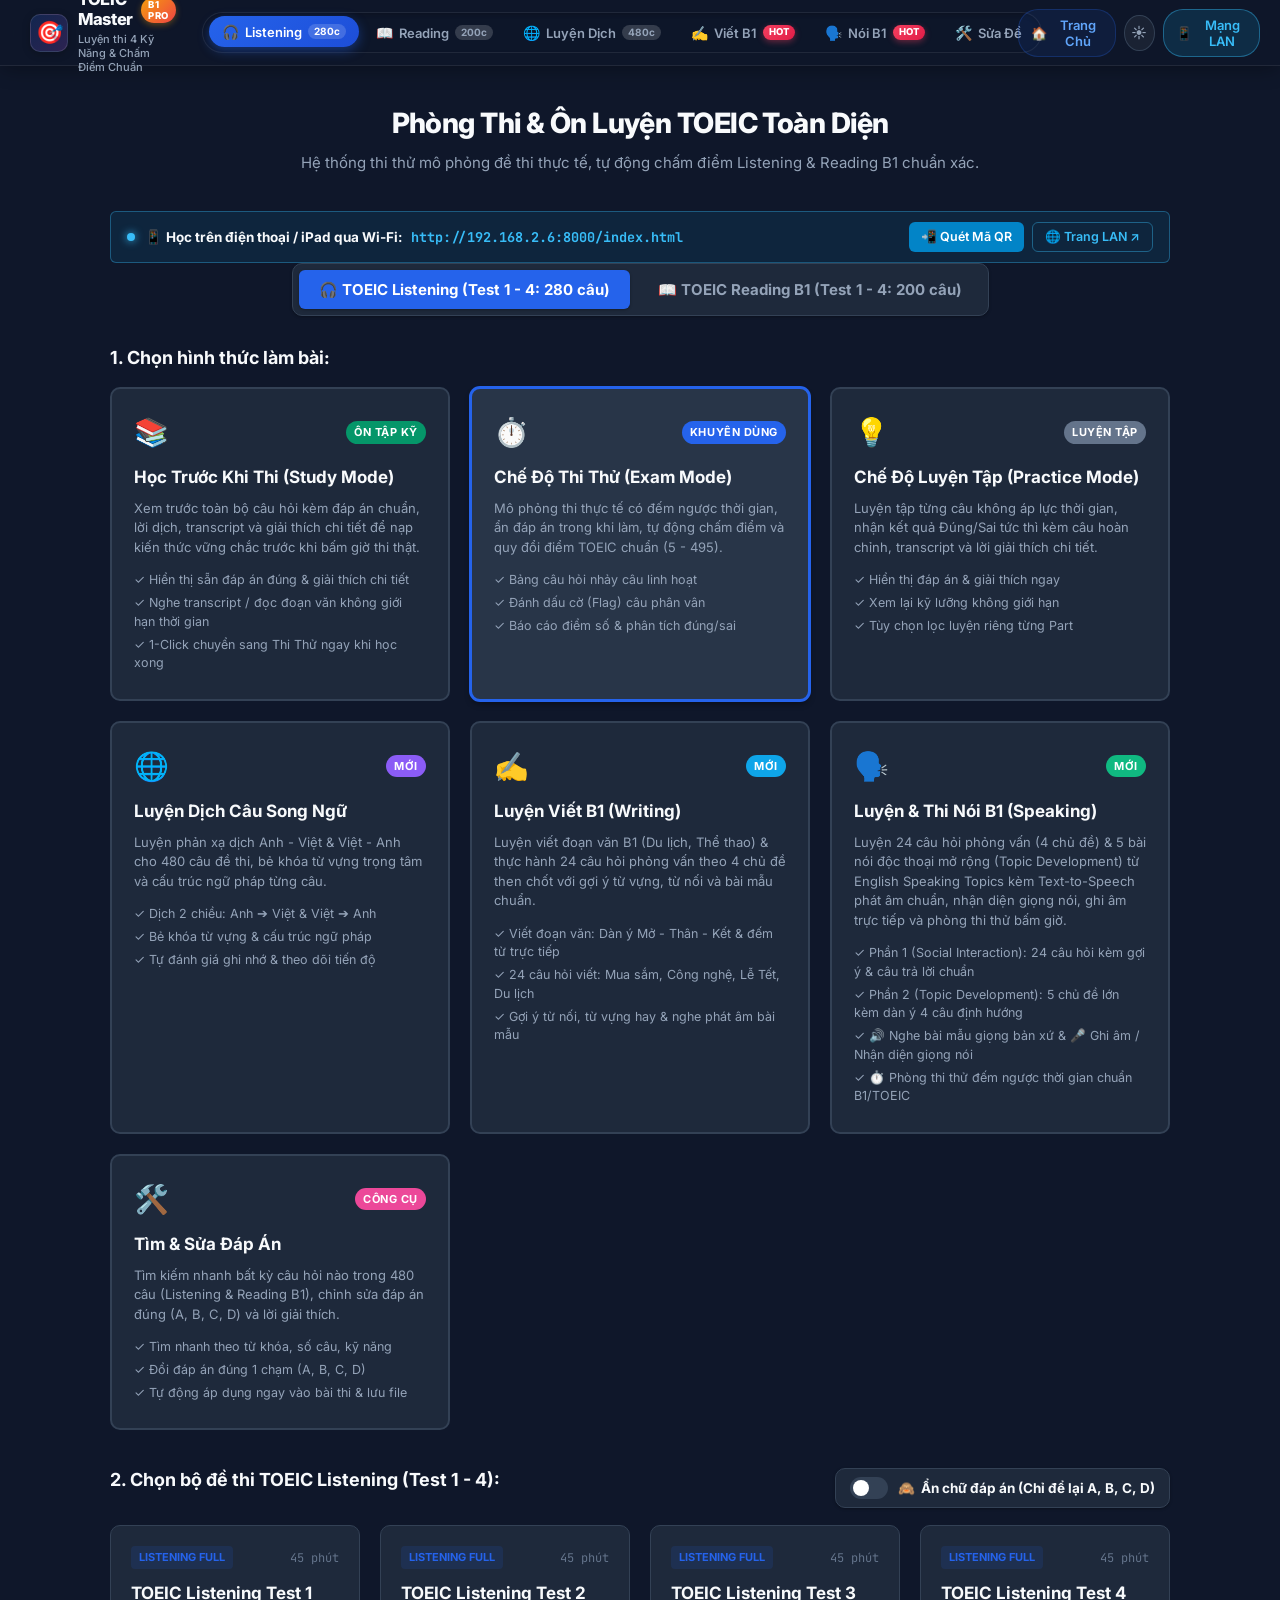
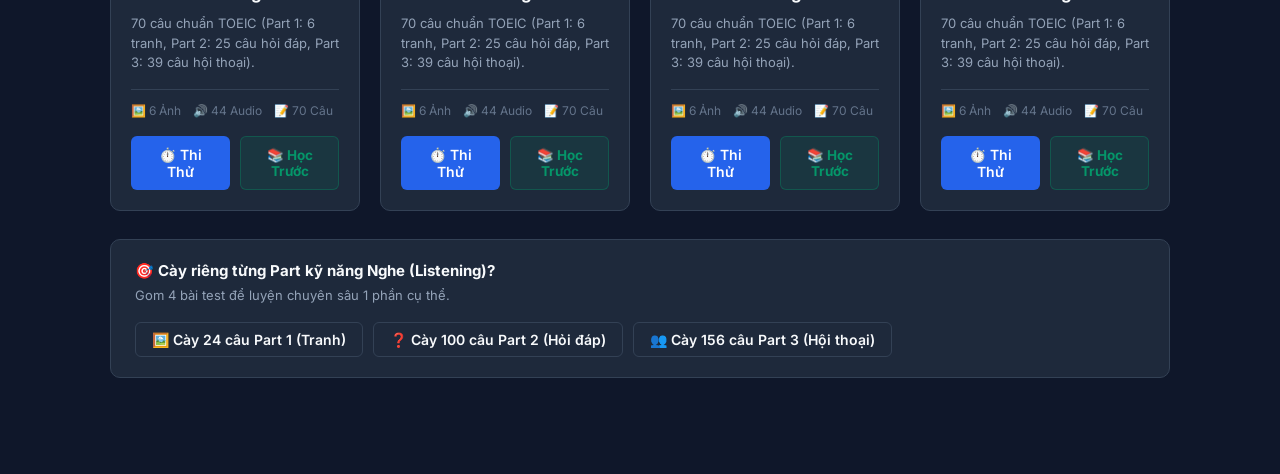
==== commit e21723de: "Upgrade modern navbar UI with glassmorphism, pill controls and mobile UX" ====
--- a/index.html
+++ b/index.html
@@ -2,9 +2,14 @@
 <html lang="vi">
 <head>
   <meta charset="UTF-8">
-  <meta name="viewport" content="width=device-width, initial-scale=1.0">
+  <meta name="viewport" content="width=device-width, initial-scale=1.0, maximum-scale=5.0, viewport-fit=cover">
+  <meta name="apple-mobile-web-app-capable" content="yes">
+  <meta name="apple-mobile-web-app-status-bar-style" content="black-translucent">
+  <meta name="apple-mobile-web-app-title" content="TOEIC B1">
+  <meta name="theme-color" content="#1e293b">
+  <meta name="format-detection" content="telephone=no">
   <title>TOEIC Master - Ôn Luyện Listening & Reading B1 Toàn Diện</title>
-  <link rel="stylesheet" href="style.css">
+  <link rel="stylesheet" href="style.css?v=20261009_v3">
   <link rel="preconnect" href="https://fonts.googleapis.com">
   <link rel="preconnect" href="https://fonts.gstatic.com" crossorigin>
   <link href="https://fonts.googleapis.com/css2?family=Inter:wght@400;500;600;700;800&family=JetBrains+Mono:wght@500;700&display=swap" rel="stylesheet">
@@ -13,21 +18,48 @@
   <!-- TOP NAVBAR -->
   <header class="top-nav">
     <div class="nav-left">
-      <div class="app-logo">
-        <span class="logo-icon">🎯</span>
+      <div class="app-logo" id="appLogoBtn" role="button" tabindex="0" title="Về trang chủ TOEIC Master">
+        <span class="logo-icon-wrap">🎯</span>
         <div class="logo-text">
-          <span class="logo-title">TOEIC Master B1</span>
-          <span class="logo-sub">Thi thử & Chấm điểm (Listening + Reading)</span>
-        </div>
-      </div>
-      <div class="nav-tabs-group">
-        <button class="nav-tab-btn active" id="tabNavListening">🎧 Listening (280c)</button>
-        <button class="nav-tab-btn" id="tabNavReading">📖 Reading B1 (200c)</button>
-        <button class="nav-tab-btn" id="tabNavTranslation">🌐 Luyện Dịch (480c)</button>
-        <button class="nav-tab-btn" id="tabNavWriting">✍️ Luyện Viết B1</button>
-        <button class="nav-tab-btn" id="tabNavSpeaking">🗣️ Luyện & Thi Nói B1</button>
-        <button class="nav-tab-btn" id="tabNavEditor">🛠️ Sửa Đáp Án</button>
-      </div>
+          <div class="logo-title-row">
+            <span class="logo-title">TOEIC Master</span>
+            <span class="logo-badge">B1 PRO</span>
+          </div>
+          <span class="logo-sub">Luyện thi 4 Kỹ Năng & Chấm Điểm Chuẩn</span>
+        </div>
+      </div>
+
+      <nav class="nav-tabs-group" id="navTabsGroup" aria-label="Kỹ năng luyện thi">
+        <button type="button" class="nav-tab-btn active" id="tabNavListening" title="Luyện nghe 280 câu">
+          <span class="tab-icon">🎧</span>
+          <span class="tab-text">Listening</span>
+          <span class="tab-badge">280c</span>
+        </button>
+        <button type="button" class="nav-tab-btn" id="tabNavReading" title="Luyện đọc B1 200 câu">
+          <span class="tab-icon">📖</span>
+          <span class="tab-text">Reading</span>
+          <span class="tab-badge">200c</span>
+        </button>
+        <button type="button" class="nav-tab-btn" id="tabNavTranslation" title="Luyện dịch 480 câu">
+          <span class="tab-icon">🌐</span>
+          <span class="tab-text">Luyện Dịch</span>
+          <span class="tab-badge">480c</span>
+        </button>
+        <button type="button" class="nav-tab-btn" id="tabNavWriting" title="Luyện viết B1 câu & thư">
+          <span class="tab-icon">✍️</span>
+          <span class="tab-text">Viết B1</span>
+          <span class="tab-badge-pill">Hot</span>
+        </button>
+        <button type="button" class="nav-tab-btn" id="tabNavSpeaking" title="Luyện & thi nói B1">
+          <span class="tab-icon">🗣️</span>
+          <span class="tab-text">Nói B1</span>
+          <span class="tab-badge-pill">Hot</span>
+        </button>
+        <button type="button" class="nav-tab-btn" id="tabNavEditor" title="Quản lý & sửa đáp án">
+          <span class="tab-icon">🛠️</span>
+          <span class="tab-text">Sửa Đề</span>
+        </button>
+      </nav>
     </div>
 
     <!-- Active Test Info & Timer in Exam Mode -->
@@ -43,16 +75,21 @@
     </div>
 
     <div class="nav-right">
-      <button class="nav-btn theme-toggle" id="btnThemeToggle" title="Chuyển giao diện Sáng / Tối">
+      <button type="button" class="nav-btn btn-nav-home" id="btnNavHome" title="Quay lại trang chủ">
+        <span>🏠</span>
+        <span class="btn-text">Trang Chủ</span>
+      </button>
+      <button type="button" class="nav-btn theme-toggle" id="btnThemeToggle" title="Chuyển giao diện Sáng / Tối">
         <span id="themeIcon">☀️</span>
       </button>
-      <button class="nav-btn btn-lan-modal" id="btnLanModal" title="Xem mã QR & link truy cập trên điện thoại / máy khác">
-        <span>📱 Mạng LAN</span>
+      <button type="button" class="nav-btn btn-lan-modal" id="btnLanModal" title="Xem mã QR & link truy cập trên điện thoại / máy khác">
+        <span>📱</span>
+        <span class="btn-text">Mạng LAN</span>
       </button>
-      <button class="nav-btn btn-exit" id="btnExitTest" title="Chọn đề thi khác">
-        <span>Đổi Đề / Kỹ Năng</span>
+      <button type="button" class="nav-btn btn-exit" id="btnExitTest" title="Đổi đề hoặc kỹ năng khác">
+        <span>Đổi Đề</span>
       </button>
-      <button class="btn btn-submit-exam" id="btnTopSubmit">
+      <button type="button" class="btn btn-submit-exam" id="btnTopSubmit">
         <span>Nộp Bài</span> 🚀
       </button>
     </div>
@@ -1453,11 +1490,11 @@
   </div>
 
   <!-- LOAD APPLICATION DATA & SCRIPT -->
-  <script src="toeic_app_data.js"></script>
-  <script src="toeic_reading_data.js"></script>
-  <script src="toeic_translation_data.js"></script>
-  <script src="toeic_writing_data.js"></script>
-  <script src="toeic_speaking_data.js"></script>
-  <script src="app.js"></script>
+  <script src="toeic_app_data.js?v=20261009_v3"></script>
+  <script src="toeic_reading_data.js?v=20261009_v3"></script>
+  <script src="toeic_translation_data.js?v=20261009_v3"></script>
+  <script src="toeic_writing_data.js?v=20261009_v3"></script>
+  <script src="toeic_speaking_data.js?v=20261009_v3"></script>
+  <script src="app.js?v=20261009_v3"></script>
 </body>
 </html>
--- a/style.css
+++ b/style.css
@@ -84,49 +84,218 @@
 }
 
 /* ==========================================================================
-   TOP NAVBAR
+   TOP NAVBAR (MODERN GLASSMORPHISM & PILL CONTROLS)
    ========================================================================== */
 .top-nav {
-  height: 64px;
-  background-color: var(--bg-surface);
-  border-bottom: 1px solid var(--border-color);
+  height: 66px;
+  background-color: rgba(15, 23, 42, 0.88);
+  backdrop-filter: blur(16px);
+  -webkit-backdrop-filter: blur(16px);
+  border-bottom: 1px solid rgba(255, 255, 255, 0.08);
   display: flex;
   align-items: center;
   justify-content: space-between;
-  padding: 0 24px;
+  padding: 0 20px;
   position: sticky;
   top: 0;
-  z-index: 100;
-  box-shadow: var(--shadow-sm);
-}
-
-.nav-left .app-logo {
+  z-index: 1000;
+  box-shadow: 0 4px 20px -2px rgba(0, 0, 0, 0.35);
+  transition: background-color 0.2s ease, border-color 0.2s ease;
+}
+
+body.theme-light .top-nav {
+  background-color: rgba(255, 255, 255, 0.92);
+  border-bottom: 1px solid rgba(0, 0, 0, 0.08);
+  box-shadow: 0 4px 20px -2px rgba(0, 0, 0, 0.06);
+}
+
+.nav-left {
+  display: flex;
+  align-items: center;
+  gap: 16px;
+  min-width: 0;
+}
+
+/* App Logo & Branding */
+.app-logo {
+  display: flex;
+  align-items: center;
+  gap: 10px;
+  padding: 6px 10px;
+  border-radius: 12px;
+  cursor: pointer;
+  user-select: none;
+  transition: transform 0.18s cubic-bezier(0.16, 1, 0.3, 1), background-color 0.2s ease;
+}
+
+.app-logo:hover {
+  background-color: rgba(255, 255, 255, 0.06);
+  transform: translateY(-1px);
+}
+
+body.theme-light .app-logo:hover {
+  background-color: rgba(0, 0, 0, 0.04);
+}
+
+.logo-icon-wrap {
+  display: inline-flex;
+  align-items: center;
+  justify-content: center;
+  width: 38px;
+  height: 38px;
+  background: linear-gradient(135deg, rgba(37, 99, 235, 0.2), rgba(168, 85, 247, 0.2));
+  border: 1px solid rgba(255, 255, 255, 0.12);
+  border-radius: 10px;
+  font-size: 22px;
+  box-shadow: 0 2px 8px rgba(0, 0, 0, 0.2);
+  flex-shrink: 0;
+}
+
+.logo-text {
+  display: flex;
+  flex-direction: column;
+}
+
+.logo-title-row {
+  display: flex;
+  align-items: center;
+  gap: 8px;
+}
+
+.logo-title {
+  font-size: 16.5px;
+  font-weight: 800;
+  letter-spacing: -0.02em;
+  color: #f8fafc;
+  line-height: 1.2;
+}
+
+body.theme-light .logo-title {
+  color: #0f172a;
+}
+
+.logo-badge {
+  display: inline-block;
+  font-size: 9.5px;
+  font-weight: 800;
+  text-transform: uppercase;
+  letter-spacing: 0.6px;
+  padding: 2px 7px;
+  border-radius: 20px;
+  background: linear-gradient(135deg, #f59e0b 0%, #ef4444 100%);
+  color: #ffffff;
+  box-shadow: 0 2px 6px rgba(245, 158, 11, 0.35);
+  line-height: 1.2;
+}
+
+.logo-sub {
+  font-size: 11px;
+  color: var(--text-muted);
+  line-height: 1.3;
+  margin-top: 2px;
+  font-weight: 500;
+}
+
+/* Modern Segmented Navigation Tabs */
+.nav-tabs-group {
+  display: inline-flex;
+  align-items: center;
+  gap: 4px;
+  background: rgba(15, 23, 42, 0.55);
+  padding: 4px 6px;
+  border-radius: 30px;
+  border: 1px solid rgba(255, 255, 255, 0.08);
+  box-shadow: inset 0 2px 4px rgba(0, 0, 0, 0.2);
+}
+
+body.theme-light .nav-tabs-group {
+  background: rgba(241, 245, 249, 0.85);
+  border-color: rgba(0, 0, 0, 0.06);
+  box-shadow: inset 0 1px 3px rgba(0, 0, 0, 0.05);
+}
+
+.nav-tab-btn {
+  background: transparent;
+  color: #94a3b8;
+  border: none;
+  padding: 7px 13px;
+  font-size: 13px;
+  font-weight: 600;
+  border-radius: 20px;
+  cursor: pointer;
+  display: inline-flex;
+  align-items: center;
+  gap: 6px;
+  white-space: nowrap;
+  transition: all 0.2s cubic-bezier(0.16, 1, 0.3, 1);
+  text-decoration: none;
+  user-select: none;
+}
+
+body.theme-light .nav-tab-btn {
+  color: #64748b;
+}
+
+.nav-tab-btn:hover {
+  color: #f8fafc;
+  background: rgba(255, 255, 255, 0.06);
+  transform: translateY(-1px);
+}
+
+body.theme-light .nav-tab-btn:hover {
+  color: #0f172a;
+  background: rgba(0, 0, 0, 0.05);
+}
+
+.nav-tab-btn.active {
+  background: linear-gradient(135deg, #2563eb 0%, #1d4ed8 100%);
+  color: #ffffff !important;
+  box-shadow: 0 4px 12px rgba(37, 99, 235, 0.4);
+  transform: translateY(-1px);
+}
+
+.nav-tab-btn .tab-icon {
+  font-size: 14px;
+}
+
+.nav-tab-btn .tab-badge {
+  display: inline-block;
+  font-size: 10px;
+  font-weight: 700;
+  padding: 1px 6px;
+  border-radius: 10px;
+  background: rgba(255, 255, 255, 0.16);
+  color: inherit;
+  line-height: 1.3;
+}
+
+body.theme-light .nav-tab-btn:not(.active) .tab-badge {
+  background: rgba(0, 0, 0, 0.08);
+}
+
+.nav-tab-btn .tab-badge-pill {
+  display: inline-block;
+  font-size: 9.5px;
+  font-weight: 800;
+  text-transform: uppercase;
+  padding: 1px 6px;
+  border-radius: 10px;
+  background: linear-gradient(135deg, #f43f5e 0%, #e11d48 100%);
+  color: #fff;
+  line-height: 1.3;
+  box-shadow: 0 2px 6px rgba(244, 63, 94, 0.4);
+  animation: pulseTabBadge 2.5s infinite ease-in-out;
+}
+
+@keyframes pulseTabBadge {
+  0%, 100% { transform: scale(1); opacity: 1; }
+  50% { transform: scale(1.08); opacity: 0.9; }
+}
+
+.nav-center {
   display: flex;
   align-items: center;
   gap: 12px;
-}
-
-.logo-icon {
-  font-size: 26px;
-}
-
-.logo-title {
-  font-size: 17px;
-  font-weight: 700;
-  display: block;
-  letter-spacing: -0.02em;
-}
-
-.logo-sub {
-  font-size: 12px;
-  color: var(--text-muted);
-  display: block;
-}
-
-.nav-center {
-  display: flex;
-  align-items: center;
-  gap: 16px;
 }
 
 .exam-status-badge {
@@ -169,32 +338,95 @@
 .nav-right {
   display: flex;
   align-items: center;
-  gap: 10px;
+  gap: 8px;
 }
 
 .nav-btn {
-  background: transparent;
+  background: rgba(255, 255, 255, 0.05);
   color: var(--text-muted);
   border: 1px solid var(--border-color);
   padding: 7px 12px;
-  border-radius: var(--radius-sm);
+  border-radius: 20px;
   font-size: 13px;
+  font-weight: 600;
   cursor: pointer;
-  display: flex;
+  display: inline-flex;
   align-items: center;
   gap: 6px;
-  transition: all 0.15s ease;
+  transition: all 0.2s cubic-bezier(0.16, 1, 0.3, 1);
+  user-select: none;
+}
+
+body.theme-light .nav-btn {
+  background: rgba(0, 0, 0, 0.03);
 }
 
 .nav-btn:hover {
   background: var(--bg-surface-elevated);
   color: var(--text-main);
   border-color: var(--text-muted);
+  transform: translateY(-1px);
 }
 
 .theme-toggle {
-  font-size: 16px;
-  padding: 7px 10px;
+  width: 36px;
+  height: 36px;
+  padding: 0;
+  border-radius: 50%;
+  justify-content: center;
+  font-size: 15px;
+}
+
+.btn-nav-home {
+  background: rgba(37, 99, 235, 0.1);
+  color: #60a5fa;
+  border-color: rgba(37, 99, 235, 0.25);
+}
+
+.btn-nav-home:hover {
+  background: rgba(37, 99, 235, 0.2);
+  color: #93c5fd;
+  border-color: rgba(37, 99, 235, 0.4);
+}
+
+body.theme-light .btn-nav-home {
+  background: rgba(37, 99, 235, 0.08);
+  color: #1d4ed8;
+  border-color: rgba(37, 99, 235, 0.2);
+}
+
+body.theme-light .btn-nav-home:hover {
+  background: rgba(37, 99, 235, 0.15);
+  color: #1e40af;
+}
+
+.btn-lan-modal {
+  background: rgba(16, 185, 129, 0.1);
+  color: #34d399;
+  border-color: rgba(16, 185, 129, 0.25);
+}
+
+.btn-lan-modal:hover {
+  background: rgba(16, 185, 129, 0.2);
+  color: #6ee7b7;
+  border-color: rgba(16, 185, 129, 0.4);
+}
+
+body.theme-light .btn-lan-modal {
+  background: rgba(16, 185, 129, 0.08);
+  color: #047857;
+  border-color: rgba(16, 185, 129, 0.2);
+}
+
+.btn-exit {
+  color: #f87171;
+  border-color: rgba(248, 113, 113, 0.3);
+}
+
+.btn-exit:hover {
+  background: rgba(239, 68, 68, 0.15);
+  color: #fca5a5;
+  border-color: rgba(248, 113, 113, 0.5);
 }
 
 /* ==========================================================================
@@ -1322,41 +1554,7 @@
   }
 }
 
-/* ==========================================================================
-   NAV TABS
-   ========================================================================== */
-.nav-tabs-group {
-  display: flex;
-  align-items: center;
-  gap: 6px;
-  margin-left: 20px;
-  background: var(--bg-input);
-  padding: 4px;
-  border-radius: var(--radius-sm);
-  border: 1px solid var(--border-color);
-}
-
-.nav-tab-btn {
-  background: transparent;
-  color: var(--text-muted);
-  border: none;
-  padding: 6px 12px;
-  font-size: 13px;
-  font-weight: 600;
-  border-radius: 4px;
-  cursor: pointer;
-  transition: all 0.15s ease;
-}
-
-.nav-tab-btn:hover {
-  color: var(--text-main);
-}
-
-.nav-tab-btn.active {
-  background: var(--primary);
-  color: #fff;
-  box-shadow: 0 1px 2px rgba(0,0,0,0.2);
-}
+
 
 /* ==========================================================================
    TRANSLATION WORKSPACE
@@ -3755,6 +3953,24 @@
 .cue-card-vi {
   font-size: 12px;
   color: var(--text-muted);
+}
+
+.cue-card-ans {
+  font-size: 13px;
+  font-weight: 600;
+  color: var(--primary);
+  margin-top: 6px;
+  line-height: 1.45;
+  background: rgba(37, 99, 235, 0.08);
+  padding: 6px 8px;
+  border-radius: 6px;
+}
+
+.cue-card-ans-vi {
+  font-size: 12px;
+  color: var(--text-muted);
+  line-height: 1.4;
+  margin-top: 3px;
 }
 
 /* Part 3 Exam Interface */
@@ -4714,3 +4930,247 @@
   .lan-quick-banner { flex-direction: column; text-align: center; }
   .lan-banner-content { flex-direction: column; }
 }
+
+/* ==========================================================================
+   MOBILE & TABLET (IPHONE / ANDROID / IPAD) OPTIMIZATIONS
+   ========================================================================== */
+
+/* Universal Mobile Form Input Zoom Fix (Prevents iOS Safari auto-zoom on input tap) */
+@media screen and (max-width: 768px) {
+  input, select, textarea {
+    font-size: 16px !important;
+  }
+}
+
+/* Tablet & iPad Responsive (max-width: 1024px) */
+@media (max-width: 1024px) {
+  .exam-workspace-layout {
+    flex-direction: column;
+  }
+  .palette-sidebar {
+    width: 100%;
+    max-height: 280px;
+    border-left: none;
+    border-top: 1px solid var(--border-color);
+  }
+  .cues-grid {
+    grid-template-columns: repeat(2, 1fr);
+  }
+  .writing-layout {
+    grid-template-columns: 1fr;
+  }
+}
+
+/* Mobile Devices (iPhone & Android Phones: max-width: 768px) */
+@media (max-width: 768px) {
+  /* Safe Area Insets for iPhone X-16 (Notch & Home Bar) */
+  body {
+    padding-bottom: max(16px, env(safe-area-inset-bottom));
+  }
+
+  /* Top Navigation Bar on Mobile */
+  .top-nav {
+    height: auto !important;
+    min-height: 54px;
+    padding: 8px 12px !important;
+    flex-wrap: wrap;
+    gap: 8px;
+    position: sticky;
+    top: 0;
+    z-index: 1000;
+  }
+  .nav-left {
+    width: auto;
+    display: flex;
+    align-items: center;
+  }
+  .nav-left .app-logo {
+    gap: 8px;
+    padding: 4px 6px;
+  }
+  .logo-icon-wrap {
+    width: 32px;
+    height: 32px;
+    font-size: 17px;
+    border-radius: 8px;
+  }
+  .logo-title {
+    font-size: 14.5px;
+  }
+  .logo-badge {
+    font-size: 8.5px;
+    padding: 1px 5px;
+  }
+  .logo-sub {
+    display: none;
+  }
+  .nav-center {
+    display: flex;
+    order: 2;
+    margin-left: auto;
+  }
+  .nav-right {
+    order: 3;
+    display: flex;
+    gap: 6px;
+  }
+  .nav-btn, .btn-submit-exam {
+    padding: 6px 10px !important;
+    font-size: 12.5px !important;
+    border-radius: 18px !important;
+  }
+  @media (max-width: 480px) {
+    .nav-btn .btn-text {
+      display: none;
+    }
+    .btn-nav-home, .btn-lan-modal {
+      padding: 6px 8px !important;
+    }
+  }
+
+  /* Scrollable Modern Tab Bar for Mobile & Tablet */
+  .nav-tabs-group {
+    order: 4;
+    width: 100% !important;
+    margin-left: 0 !important;
+    margin-top: 2px;
+    overflow-x: auto !important;
+    white-space: nowrap !important;
+    -webkit-overflow-scrolling: touch !important;
+    display: flex !important;
+    gap: 6px !important;
+    padding: 4px 6px !important;
+    scrollbar-width: none !important;
+    border-radius: 24px !important;
+  }
+  .nav-tabs-group::-webkit-scrollbar {
+    display: none !important;
+  }
+  .nav-tab-btn {
+    flex-shrink: 0;
+    font-size: 12.5px !important;
+    padding: 6px 11px !important;
+    border-radius: 18px !important;
+  }
+
+  /* Home Screen Hero & Cards */
+  .hero-section {
+    padding: 24px 16px !important;
+  }
+  .hero-title {
+    font-size: 22px !important;
+  }
+  .hero-subtitle {
+    font-size: 14px !important;
+  }
+  .mode-selection-grid, .test-list-grid {
+    grid-template-columns: 1fr !important;
+    gap: 14px !important;
+  }
+  .test-card-actions {
+    flex-direction: column !important;
+  }
+  .test-card-actions .btn {
+    width: 100% !important;
+  }
+
+  /* Speaking Section on Mobile */
+  .speaking-subnav-tabs {
+    overflow-x: auto !important;
+    white-space: nowrap !important;
+    -webkit-overflow-scrolling: touch !important;
+    scrollbar-width: none !important;
+    display: flex !important;
+    gap: 8px !important;
+    padding: 4px 0 !important;
+  }
+  .speaking-subnav-tabs::-webkit-scrollbar {
+    display: none !important;
+  }
+  .speaking-subtab-btn {
+    flex-shrink: 0;
+    font-size: 13.5px !important;
+    padding: 8px 14px !important;
+  }
+  .study-filter-pills {
+    overflow-x: auto !important;
+    white-space: nowrap !important;
+    -webkit-overflow-scrolling: touch !important;
+    scrollbar-width: none !important;
+    display: flex !important;
+    gap: 6px !important;
+    padding: 4px 0 !important;
+  }
+  .study-filter-pills::-webkit-scrollbar {
+    display: none !important;
+  }
+  .study-pill {
+    flex-shrink: 0;
+    font-size: 12.5px !important;
+  }
+
+  /* Cue Cards on Mobile (Single Column, Large Touch Cards) */
+  .cues-grid {
+    grid-template-columns: 1fr !important;
+    gap: 10px !important;
+  }
+  .cue-card-item {
+    padding: 14px !important;
+    border-radius: 10px !important;
+  }
+  .cue-card-en {
+    font-size: 14.5px !important;
+  }
+  .cue-card-ans {
+    font-size: 13.5px !important;
+  }
+
+  /* Speaking Action Controls on Mobile */
+  .speaking-controls-row, .speaking-nav-bar {
+    flex-direction: column !important;
+    align-items: stretch !important;
+    gap: 10px !important;
+  }
+  .btn-record-main, .btn-listen-sample, .btn-toggle-sample {
+    width: 100% !important;
+    min-height: 48px !important;
+    font-size: 14.5px !important;
+    justify-content: center !important;
+    border-radius: 10px !important;
+  }
+  .study-card-footer {
+    justify-content: stretch !important;
+  }
+  .btn-jump-practice {
+    width: 100% !important;
+    justify-content: center !important;
+    min-height: 44px !important;
+  }
+
+  /* Audio player full width on mobile */
+  audio {
+    width: 100% !important;
+  }
+
+  /* Question options in Exam / Practice */
+  .options-grid {
+    grid-template-columns: 1fr !important;
+  }
+  .option-item {
+    padding: 12px 14px !important;
+    min-height: 48px !important;
+    font-size: 14.5px !important;
+  }
+
+  /* Exam Controls Bottom Bar */
+  .exam-bottom-bar {
+    padding: 10px 12px !important;
+    flex-wrap: wrap !important;
+    gap: 8px !important;
+  }
+  .exam-bottom-bar .btn {
+    flex: 1 1 auto !important;
+    min-height: 44px !important;
+    justify-content: center !important;
+  }
+}
